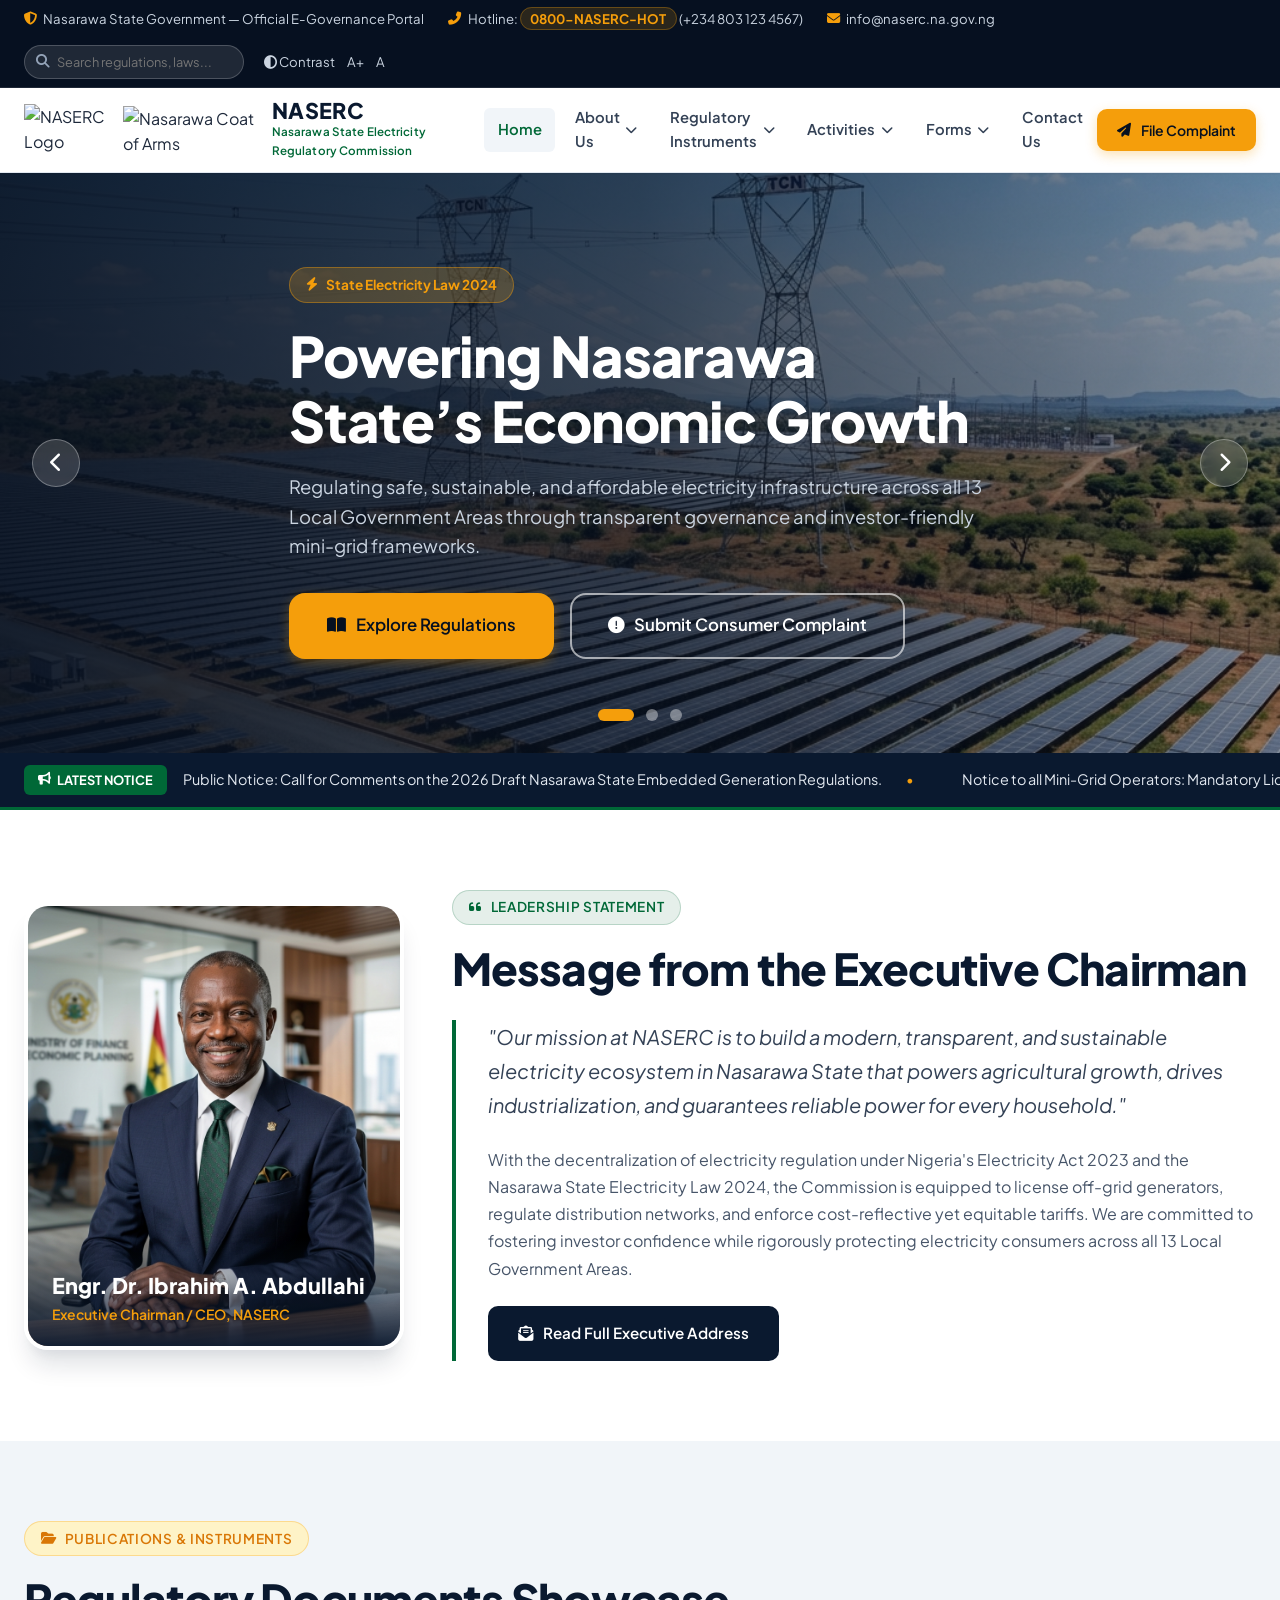
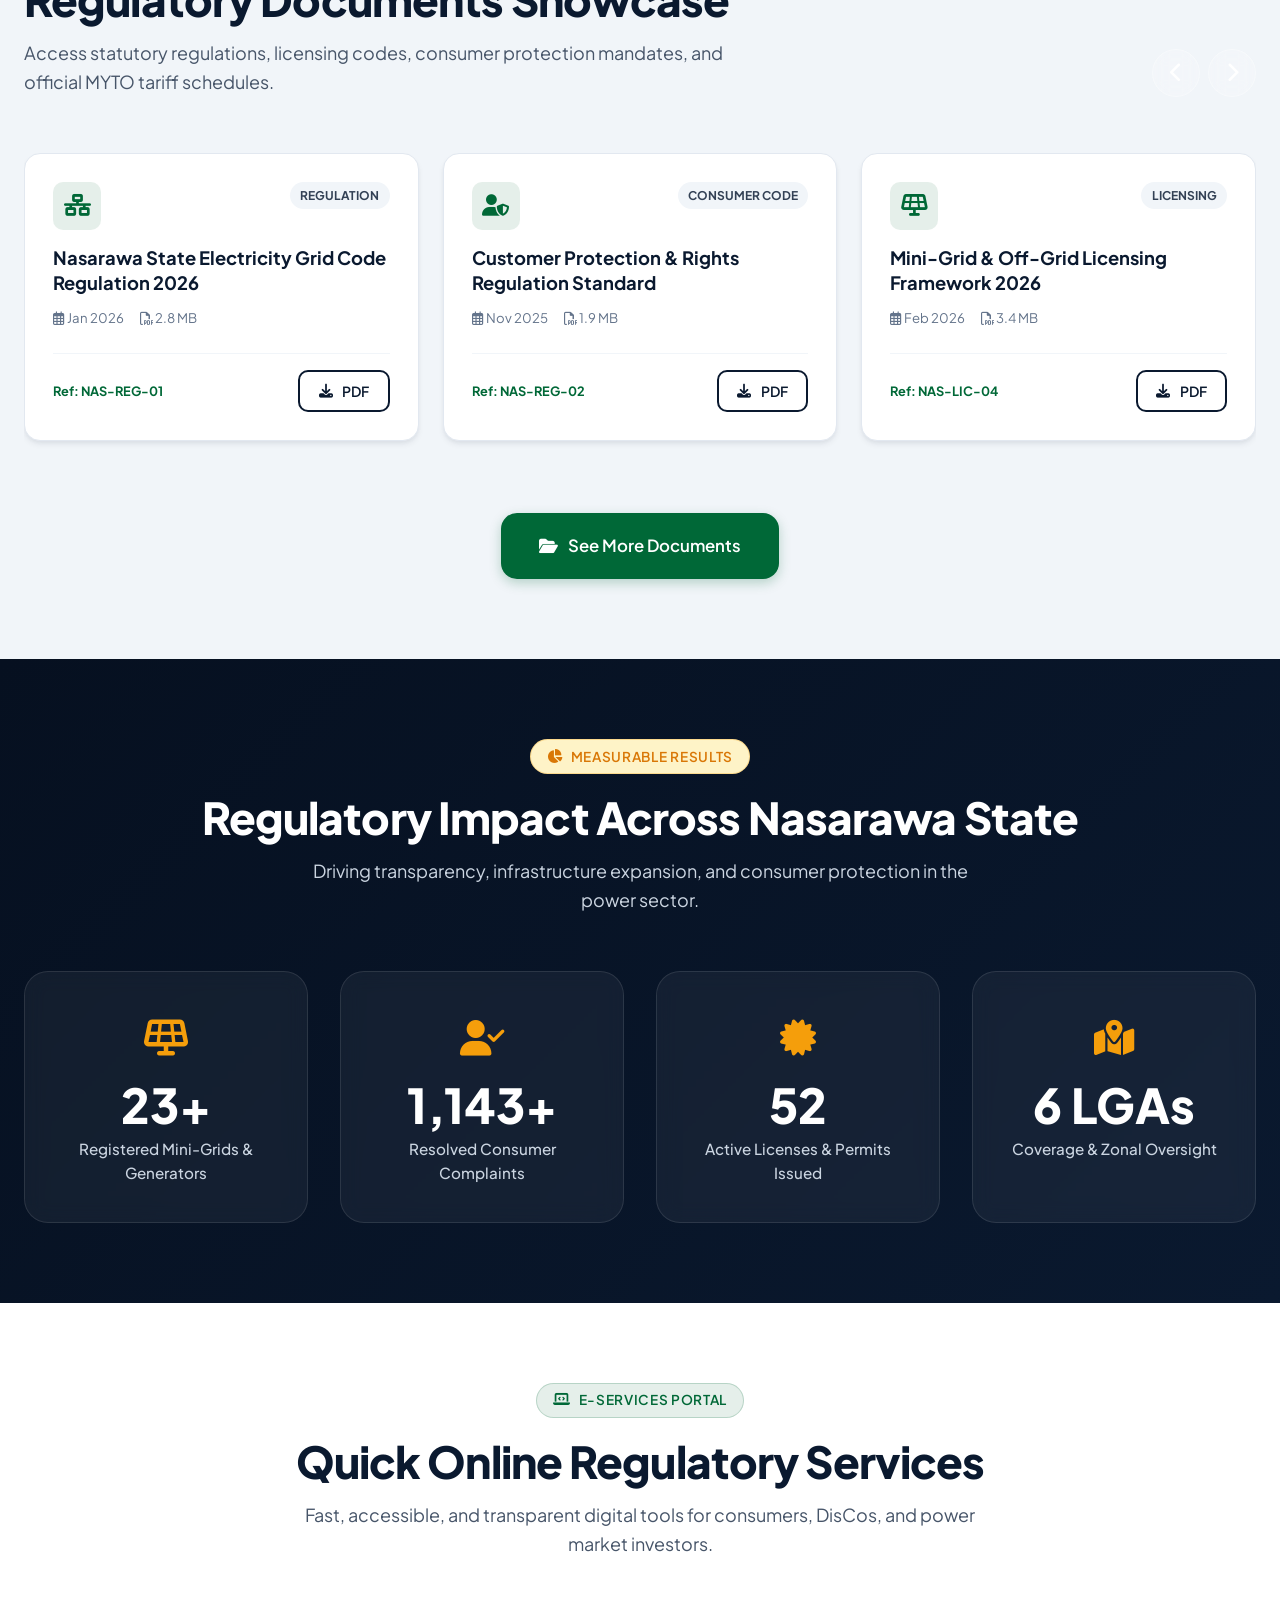
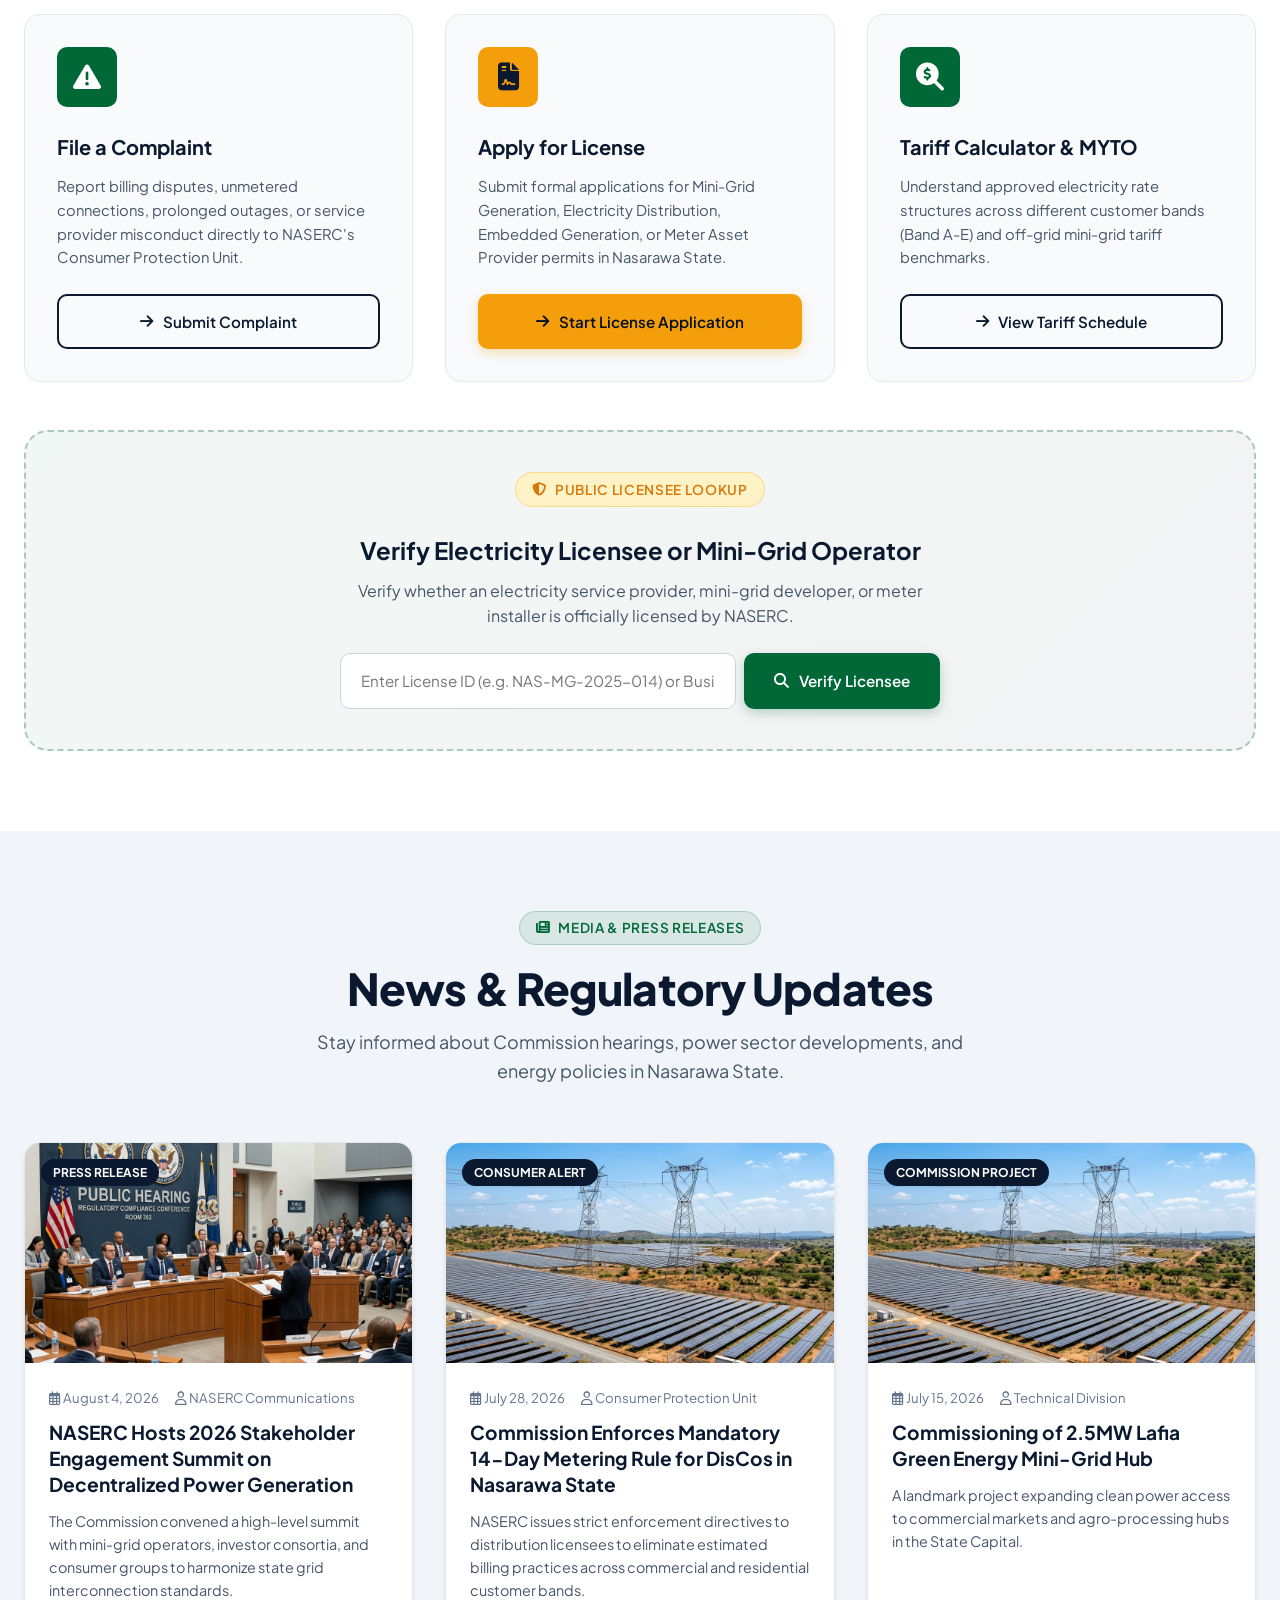
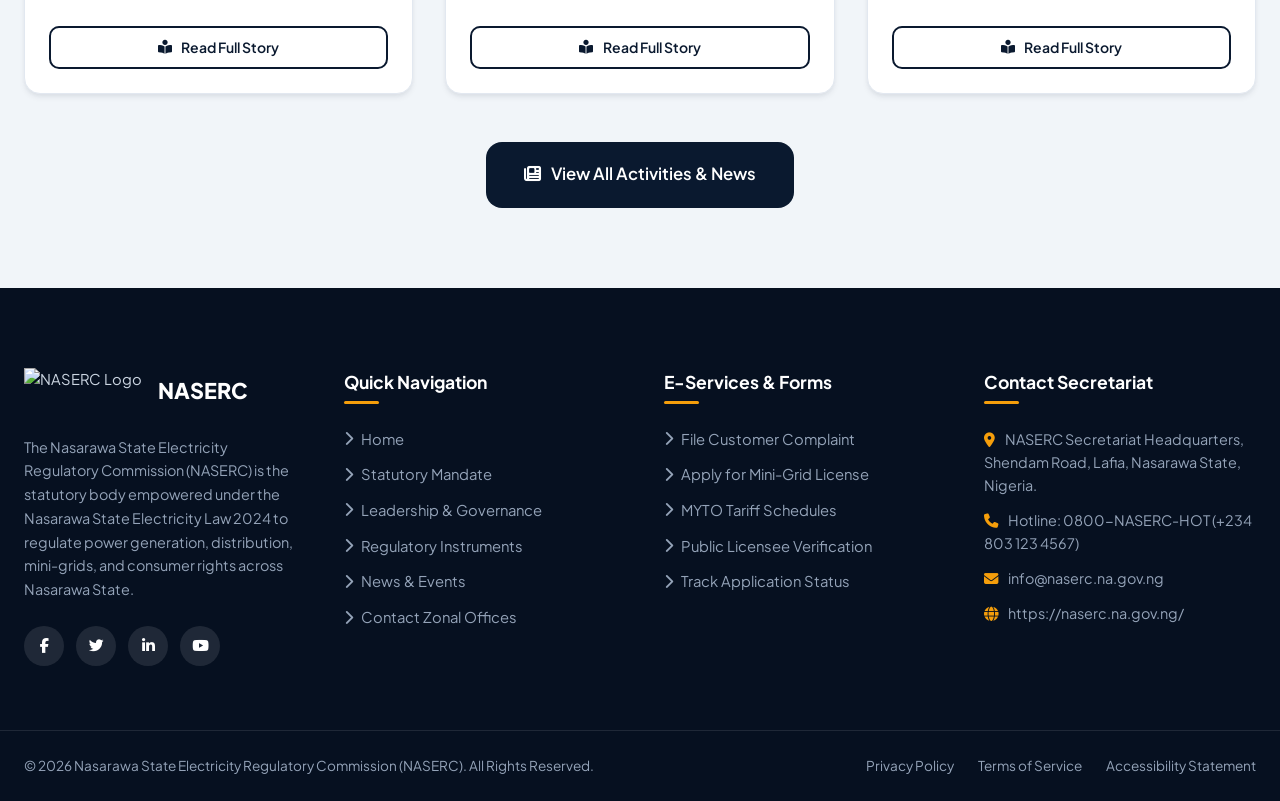
==== index.html @ a4e1a07e "first working" ====
<!DOCTYPE html>
<html lang="en">
<head>
  <meta charset="UTF-8">
  <meta name="viewport" content="width=device-width, initial-scale=1.0">
  <title>Nasarawa State Electricity Regulatory Commission (NASERC) | Official Web Portal</title>
  <meta name="description" content="Official Portal of the Nasarawa State Electricity Regulatory Commission (NASERC). Regulating safe, reliable, and sustainable electricity across Nasarawa State.">
  <meta name="keywords" content="NASERC, Nasarawa Electricity, Electricity Regulation, Mini-Grid Licenses, Tariffs, Consumer Protection, Lafia Energy">

  <!-- Favicon -->
  <link rel="icon" href="https://naserc.na.gov.ng/logo.png" type="image/png">

  <!-- Google Fonts -->
  <link rel="preconnect" href="https://fonts.googleapis.com">
  <link rel="preconnect" href="https://fonts.gstatic.com" crossorigin>
  <link href="https://fonts.googleapis.com/css2?family=Inter:wght@400;500;600;700&family=Plus+Jakarta+Sans:wght@400;500;600;700;800&display=swap" rel="stylesheet">

  <!-- Font Awesome Icons -->
  <link rel="stylesheet" href="https://cdnjs.cloudflare.com/ajax/libs/font-awesome/6.5.1/css/all.min.css">

  <!-- Core Stylesheet -->
  <link rel="stylesheet" href="css/styles.css">
</head>
<body>

  <!-- ==========================================================================
       Global Top Bar
       ========================================================================== -->
  <div class="top-bar">
    <div class="container top-bar-content">
      <div class="top-bar-info">
        <div class="top-bar-item">
          <i class="fas fa-shield-alt"></i>
          <span>Nasarawa State Government — Official E-Governance Portal</span>
        </div>
        <div class="top-bar-item">
          <i class="fas fa-phone-alt"></i>
          <span>Hotline: <strong class="hotline-badge">0800-NASERC-HOT</strong> (+234 803 123 4567)</span>
        </div>
        <div class="top-bar-item">
          <i class="fas fa-envelope"></i>
          <span>info@naserc.na.gov.ng</span>
        </div>
      </div>
      <div class="top-bar-tools">
        <div class="quick-search-form">
          <i class="fas fa-search quick-search-icon"></i>
          <input type="text" class="quick-search-input" placeholder="Search regulations, laws..." aria-label="Search">
        </div>
        <div class="top-bar-links">
          <a href="#" id="toggleContrastBtn" class="top-bar-link" title="High Contrast Mode"><i class="fas fa-adjust"></i> Contrast</a>
          <a href="#" id="fontIncreaseBtn" class="top-bar-link" title="Increase Text Size">A+</a>
          <a href="#" id="fontResetBtn" class="top-bar-link" title="Reset Text Size">A</a>
        </div>
      </div>
    </div>
  </div>

  <!-- ==========================================================================
       Main Header Navigation
       ========================================================================== -->
  <header class="main-header">
    <div class="container header-inner">
      <div class="brand-wrapper">
        <a href="index.html" class="brand-logo-link">
          <div class="logo-badge-container">
            <img src="https://naserc.na.gov.ng/logo.png" alt="NASERC Logo" class="logo-img" onerror="this.src='https://naserc.na.gov.ng/nasarawa.jpg'; this.onerror=null;">
            <img src="https://naserc.na.gov.ng/nasarawa.jpg" alt="Nasarawa Coat of Arms" class="state-coat-img">
          </div>
          <div class="brand-text">
            <span class="brand-acronym">NASERC</span>
            <span class="brand-tagline">Nasarawa State Electricity Regulatory Commission</span>
          </div>
        </a>
      </div>

      <!-- Desktop Navigation -->
      <nav class="main-nav" aria-label="Main Navigation">
        <ul class="nav-list">
          <li class="nav-item active">
            <a href="index.html" class="nav-link">Home</a>
          </li>

          <li class="nav-item">
            <a href="about.html" class="nav-link">About Us <i class="fas fa-chevron-down arrow"></i></a>
            <ul class="dropdown-menu">
              <li><a href="about.html#mandate" class="dropdown-item"><i class="fas fa-balance-scale"></i> Statutory Mandate</a></li>
              <li><a href="about.html#vision" class="dropdown-item"><i class="fas fa-eye"></i> Vision & Mission</a></li>
              <li><a href="about.html#governance" class="dropdown-item"><i class="fas fa-sitemap"></i> Governance & Leadership</a></li>
            </ul>
          </li>

          <li class="nav-item">
            <a href="regulations.html" class="nav-link">Regulatory Instruments <i class="fas fa-chevron-down arrow"></i></a>
            <ul class="dropdown-menu">
              <li><a href="regulations.html?category=regulations" class="dropdown-item"><i class="fas fa-gavel"></i> Electricity Regulations</a></li>
              <li><a href="regulations.html?category=licenses" class="dropdown-item"><i class="fas fa-certificate"></i> Licenses & Permits</a></li>
              <li><a href="regulations.html?category=tariff" class="dropdown-item"><i class="fas fa-chart-line"></i> Tariff Orders (MYTO)</a></li>
              <li><a href="regulations.html?category=guidelines" class="dropdown-item"><i class="fas fa-book"></i> Codes & Frameworks</a></li>
            </ul>
          </li>

          <li class="nav-item">
            <a href="activities.html" class="nav-link">Activities <i class="fas fa-chevron-down arrow"></i></a>
            <ul class="dropdown-menu">
              <li><a href="activities.html#news" class="dropdown-item"><i class="fas fa-newspaper"></i> News & Updates</a></li>
              <li><a href="activities.html#projects" class="dropdown-item"><i class="fas fa-bolt"></i> Commission Projects</a></li>
              <li><a href="activities.html#events" class="dropdown-item"><i class="fas fa-calendar-alt"></i> Events & Hearings</a></li>
            </ul>
          </li>

          <li class="nav-item">
            <a href="forms.html" class="nav-link">Forms <i class="fas fa-chevron-down arrow"></i></a>
            <ul class="dropdown-menu">
              <li><a href="forms.html?tab=complaint" class="dropdown-item"><i class="fas fa-exclamation-circle"></i> Customer Complaint Form</a></li>
              <li><a href="forms.html?tab=license" class="dropdown-item"><i class="fas fa-file-contract"></i> License Application Form</a></li>
            </ul>
          </li>

          <li class="nav-item">
            <a href="contact.html" class="nav-link">Contact Us</a>
          </li>
        </ul>
      </nav>

      <!-- Action Button & Mobile Toggle -->
      <div class="header-actions">
        <a href="forms.html?tab=complaint" class="btn btn-accent btn-sm"><i class="fas fa-paper-plane"></i> File Complaint</a>
        <button class="mobile-nav-toggle" id="mobileNavToggle" aria-label="Toggle Menu">
          <i class="fas fa-bars"></i>
        </button>
      </div>
    </div>
  </header>

  <!-- Mobile Navigation Drawer -->
  <div class="drawer-backdrop" id="drawerBackdrop"></div>
  <aside class="mobile-drawer" id="mobileDrawer">
    <div class="drawer-header">
      <span style="font-weight: 800; font-family: var(--font-heading);">NASERC PORTAL</span>
      <button class="drawer-close" id="mobileDrawerClose">&times;</button>
    </div>
    <div class="drawer-body">
      <ul class="mobile-nav-list">
        <li class="mobile-nav-item"><a href="index.html" class="mobile-nav-link">Home</a></li>
        <li class="mobile-nav-item">
          <a href="#" class="mobile-nav-link mobile-submenu-toggle">About Us <i class="fas fa-chevron-down"></i></a>
          <ul class="mobile-submenu">
            <li class="mobile-submenu-item"><a href="about.html#mandate">Statutory Mandate</a></li>
            <li class="mobile-submenu-item"><a href="about.html#vision">Vision & Mission</a></li>
            <li class="mobile-submenu-item"><a href="about.html#governance">Governance & Leadership</a></li>
          </ul>
        </li>
        <li class="mobile-nav-item">
          <a href="#" class="mobile-nav-link mobile-submenu-toggle">Regulatory Instruments <i class="fas fa-chevron-down"></i></a>
          <ul class="mobile-submenu">
            <li class="mobile-submenu-item"><a href="regulations.html?category=regulations">Electricity Regulations</a></li>
            <li class="mobile-submenu-item"><a href="regulations.html?category=licenses">Licenses & Permits</a></li>
            <li class="mobile-submenu-item"><a href="regulations.html?category=tariff">Tariff Orders</a></li>
          </ul>
        </li>
        <li class="mobile-nav-item">
          <a href="#" class="mobile-nav-link mobile-submenu-toggle">Activities <i class="fas fa-chevron-down"></i></a>
          <ul class="mobile-submenu">
            <li class="mobile-submenu-item"><a href="activities.html#news">News & Press Releases</a></li>
            <li class="mobile-submenu-item"><a href="activities.html#projects">Commission Projects</a></li>
          </ul>
        </li>
        <li class="mobile-nav-item">
          <a href="#" class="mobile-nav-link mobile-submenu-toggle">Forms <i class="fas fa-chevron-down"></i></a>
          <ul class="mobile-submenu">
            <li class="mobile-submenu-item"><a href="forms.html?tab=complaint">Customer Complaint Form</a></li>
            <li class="mobile-submenu-item"><a href="forms.html?tab=license">License Application Form</a></li>
          </ul>
        </li>
        <li class="mobile-nav-item"><a href="contact.html" class="mobile-nav-link">Contact Us</a></li>
      </ul>
      <div style="margin-top: 2rem;">
        <a href="forms.html?tab=complaint" class="btn btn-accent" style="width: 100%;"><i class="fas fa-paper-plane"></i> Submit Complaint</a>
      </div>
    </div>
  </aside>

  <!-- ==========================================================================
       Homepage Hero Slider Section
       ========================================================================== -->
  <section class="hero-slider-section" aria-label="Hero Slider">
    <div class="hero-slider-container">
      <!-- Slide 1 -->
      <div class="hero-slide active">
        <img src="assets/images/hero_solar.png" alt="Nasarawa Solar Clean Energy" class="hero-slide-bg">
        <div class="hero-slide-overlay"></div>
        <div class="container hero-slide-content">
          <span class="hero-tag"><i class="fas fa-bolt"></i> State Electricity Law 2024</span>
          <h1 class="hero-title">Powering Nasarawa State’s Economic Growth</h1>
          <p class="hero-description">Regulating safe, sustainable, and affordable electricity infrastructure across all 13 Local Government Areas through transparent governance and investor-friendly mini-grid frameworks.</p>
          <div class="hero-actions">
            <a href="regulations.html" class="btn btn-accent btn-lg"><i class="fas fa-book-open"></i> Explore Regulations</a>
            <a href="forms.html?tab=complaint" class="btn btn-outline-white btn-lg"><i class="fas fa-exclamation-circle"></i> Submit Consumer Complaint</a>
          </div>
        </div>
      </div>

      <!-- Slide 2 -->
      <div class="hero-slide">
        <img src="assets/images/stakeholder_hearing.png" alt="NASERC Stakeholder Consultation" class="hero-slide-bg">
        <div class="hero-slide-overlay"></div>
        <div class="container hero-slide-content">
          <span class="hero-tag"><i class="fas fa-gavel"></i> Regulatory Excellence</span>
          <h2 class="hero-title">2026 Embedded Generation & Mini-Grid Framework</h2>
          <p class="hero-description">Establishing a competitive sub-national electricity market that accelerates industrial cluster electrification and decentralization in Lafia, Karu, Keffi, and rural communities.</p>
          <div class="hero-actions">
            <a href="forms.html?tab=license" class="btn btn-accent btn-lg"><i class="fas fa-file-contract"></i> Apply for Mini-Grid License</a>
            <a href="activities.html" class="btn btn-outline-white btn-lg"><i class="fas fa-users"></i> View Public Consultations</a>
          </div>
        </div>
      </div>

      <!-- Slide 3 -->
      <div class="hero-slide">
        <img src="assets/images/hero_solar.png" alt="Consumer Protection & Quality Service" class="hero-slide-bg">
        <div class="hero-slide-overlay"></div>
        <div class="container hero-slide-content">
          <span class="hero-tag"><i class="fas fa-user-shield"></i> Consumer Protection Mandate</span>
          <h2 class="hero-title">Safeguarding Consumer Rights & Fair Tariffs</h2>
          <p class="hero-description">Ensuring transparent billing, compulsory smart metering, fast dispute resolution, and quality of service standards for electricity customers state-wide.</p>
          <div class="hero-actions">
            <a href="forms.html?tab=complaint" class="btn btn-primary btn-lg"><i class="fas fa-headset"></i> File Service Dispute</a>
            <a href="regulations.html?category=tariff" class="btn btn-outline-white btn-lg"><i class="fas fa-calculator"></i> Check MYTO Tariffs</a>
          </div>
        </div>
      </div>

      <!-- Controls -->
      <button class="slider-arrow prev" id="heroPrevBtn" aria-label="Previous Slide"><i class="fas fa-chevron-left"></i></button>
      <button class="slider-arrow next" id="heroNextBtn" aria-label="Next Slide"><i class="fas fa-chevron-right"></i></button>

      <!-- Indicators -->
      <div class="slider-indicators">
        <button class="indicator-dot active" aria-label="Slide 1"></button>
        <button class="indicator-dot" aria-label="Slide 2"></button>
        <button class="indicator-dot" aria-label="Slide 3"></button>
      </div>
    </div>

    <!-- Ticker Bar -->
    <div class="ticker-bar">
      <div class="container ticker-wrapper">
        <div class="ticker-label"><i class="fas fa-bullhorn"></i> Latest Notice</div>
        <div class="ticker-content">
          <div class="ticker-item">Public Notice: Call for Comments on the 2026 Draft Nasarawa State Embedded Generation Regulations.</div>
          <div class="ticker-item">Notice to all Mini-Grid Operators: Mandatory License Compliance Audit commences September 2026.</div>
          <div class="ticker-item">Consumer Alert: Beware of unauthorized meter installation fees in Karu and Lafia Zonal Operations.</div>
        </div>
      </div>
    </div>
  </section>

  <!-- ==========================================================================
       Executive Chairman Message Section
       ========================================================================== -->
  <section class="section-padding executive-section">
    <div class="container">
      <div class="executive-grid">
        <div class="executive-card">
          <img src="assets/images/chairman.png" alt="Engr. Dr. Ibrahim A. Abdullahi - Executive Chairman NASERC" class="executive-img">
          <div class="executive-badge-overlay">
            <h3 class="executive-name">Engr. Dr. Ibrahim A. Abdullahi</h3>
            <p class="executive-role">Executive Chairman / CEO, NASERC</p>
          </div>
        </div>
        <div>
          <span class="section-badge"><i class="fas fa-quote-left"></i> Leadership Statement</span>
          <h2 class="section-title" style="margin-bottom: 1.5rem;">Message from the Executive Chairman</h2>
          <div class="quote-box">
            <p class="executive-quote">
              "Our mission at NASERC is to build a modern, transparent, and sustainable electricity ecosystem in Nasarawa State that powers agricultural growth, drives industrialization, and guarantees reliable power for every household."
            </p>
            <p style="color: var(--slate-600); margin-bottom: 1.5rem; font-size: 1rem; line-height: 1.7;">
              With the decentralization of electricity regulation under Nigeria's Electricity Act 2023 and the Nasarawa State Electricity Law 2024, the Commission is equipped to license off-grid generators, regulate distribution networks, and enforce cost-reflective yet equitable tariffs. We are committed to fostering investor confidence while rigorously protecting electricity consumers across all 13 Local Government Areas.
            </p>
            <button class="btn btn-navy" id="readChairmanSpeechBtn"><i class="fas fa-envelope-open-text"></i> Read Full Executive Address</button>
          </div>
        </div>
      </div>
    </div>
  </section>

  <!-- ==========================================================================
       Regulatory Documents Showcase (3-second auto-delay carousel)
       ========================================================================== -->
  <section class="section-padding docs-slider-section">
    <div class="container">
      <div style="display: flex; justify-content: space-between; align-items: flex-end; margin-bottom: 2.5rem; flex-wrap: wrap; gap: 1rem;">
        <div>
          <span class="section-badge gold"><i class="fas fa-folder-open"></i> Publications & Instruments</span>
          <h2 class="section-title">Regulatory Documents Showcase</h2>
          <p class="section-subtitle" style="margin-left: 0;">Access statutory regulations, licensing codes, consumer protection mandates, and official MYTO tariff schedules.</p>
        </div>
        <div style="display: flex; gap: 0.5rem;">
          <button class="slider-arrow" id="docsPrevBtn" style="position: static; transform: none;" aria-label="Previous Document"><i class="fas fa-chevron-left"></i></button>
          <button class="slider-arrow" id="docsNextBtn" style="position: static; transform: none;" aria-label="Next Document"><i class="fas fa-chevron-right"></i></button>
        </div>
      </div>

      <div class="docs-slider-wrapper">
        <div class="docs-track" id="docsTrack">
          <!-- Card 1 -->
          <div class="doc-card">
            <div>
              <div class="doc-header">
                <div class="doc-icon"><i class="fas fa-network-wired"></i></div>
                <span class="doc-category-badge">Regulation</span>
              </div>
              <h3 class="doc-title">Nasarawa State Electricity Grid Code Regulation 2026</h3>
              <div class="doc-meta">
                <span><i class="far fa-calendar-alt"></i> Jan 2026</span>
                <span><i class="far fa-file-pdf"></i> 2.8 MB</span>
              </div>
            </div>
            <div class="doc-footer">
              <span style="font-size: 0.8rem; font-weight: 700; color: var(--primary-green);">Ref: NAS-REG-01</span>
              <button class="btn btn-sm btn-outline download-doc-btn" data-doc-title="Nasarawa State Grid Code Regulation 2026"><i class="fas fa-download"></i> PDF</button>
            </div>
          </div>

          <!-- Card 2 -->
          <div class="doc-card">
            <div>
              <div class="doc-header">
                <div class="doc-icon"><i class="fas fa-user-shield"></i></div>
                <span class="doc-category-badge">Consumer Code</span>
              </div>
              <h3 class="doc-title">Customer Protection & Rights Regulation Standard</h3>
              <div class="doc-meta">
                <span><i class="far fa-calendar-alt"></i> Nov 2025</span>
                <span><i class="far fa-file-pdf"></i> 1.9 MB</span>
              </div>
            </div>
            <div class="doc-footer">
              <span style="font-size: 0.8rem; font-weight: 700; color: var(--primary-green);">Ref: NAS-REG-02</span>
              <button class="btn btn-sm btn-outline download-doc-btn" data-doc-title="Customer Protection & Rights Regulation Standard"><i class="fas fa-download"></i> PDF</button>
            </div>
          </div>

          <!-- Card 3 -->
          <div class="doc-card">
            <div>
              <div class="doc-header">
                <div class="doc-icon"><i class="fas fa-solar-panel"></i></div>
                <span class="doc-category-badge">Licensing</span>
              </div>
              <h3 class="doc-title">Mini-Grid & Off-Grid Licensing Framework 2026</h3>
              <div class="doc-meta">
                <span><i class="far fa-calendar-alt"></i> Feb 2026</span>
                <span><i class="far fa-file-pdf"></i> 3.4 MB</span>
              </div>
            </div>
            <div class="doc-footer">
              <span style="font-size: 0.8rem; font-weight: 700; color: var(--primary-green);">Ref: NAS-LIC-04</span>
              <button class="btn btn-sm btn-outline download-doc-btn" data-doc-title="Mini-Grid & Off-Grid Licensing Framework 2026"><i class="fas fa-download"></i> PDF</button>
            </div>
          </div>

          <!-- Card 4 -->
          <div class="doc-card">
            <div>
              <div class="doc-header">
                <div class="doc-icon"><i class="fas fa-chart-line"></i></div>
                <span class="doc-category-badge">Tariff Order</span>
              </div>
              <h3 class="doc-title">Multi-Year Tariff Order (MYTO 2026-2029)</h3>
              <div class="doc-meta">
                <span><i class="far fa-calendar-alt"></i> Jan 2026</span>
                <span><i class="far fa-file-pdf"></i> 4.1 MB</span>
              </div>
            </div>
            <div class="doc-footer">
              <span style="font-size: 0.8rem; font-weight: 700; color: var(--primary-green);">Ref: NAS-MYTO-01</span>
              <button class="btn btn-sm btn-outline download-doc-btn" data-doc-title="Multi-Year Tariff Order (MYTO 2026-2029)"><i class="fas fa-download"></i> PDF</button>
            </div>
          </div>

          <!-- Card 5 -->
          <div class="doc-card">
            <div>
              <div class="doc-header">
                <div class="doc-icon"><i class="fas fa-microchip"></i></div>
                <span class="doc-category-badge">Metering</span>
              </div>
              <h3 class="doc-title">Smart Meter Asset Provider (MAP) Operating Guidelines</h3>
              <div class="doc-meta">
                <span><i class="far fa-calendar-alt"></i> Dec 2025</span>
                <span><i class="far fa-file-pdf"></i> 2.1 MB</span>
              </div>
            </div>
            <div class="doc-footer">
              <span style="font-size: 0.8rem; font-weight: 700; color: var(--primary-green);">Ref: NAS-MAP-03</span>
              <button class="btn btn-sm btn-outline download-doc-btn" data-doc-title="Smart Meter Asset Provider Guidelines"><i class="fas fa-download"></i> PDF</button>
            </div>
          </div>
        </div>
      </div>

      <div class="text-center" style="margin-top: 2rem;">
        <a href="regulations.html" class="btn btn-primary btn-lg"><i class="fas fa-folder-open"></i> See More Documents</a>
      </div>
    </div>
  </section>

  <!-- ==========================================================================
       Key Statistics / Impact Section
       ========================================================================== -->
  <section class="section-padding stats-section">
    <div class="container">
      <div class="section-header text-center">
        <span class="section-badge gold"><i class="fas fa-chart-pie"></i> Measurable Results</span>
        <h2 class="section-title" style="color: var(--white);">Regulatory Impact Across Nasarawa State</h2>
        <p class="section-subtitle" style="color: var(--slate-300);">Driving transparency, infrastructure expansion, and consumer protection in the power sector.</p>
      </div>

      <div class="stats-grid">
        <div class="stat-card">
          <div class="stat-icon"><i class="fas fa-solar-panel"></i></div>
          <div class="stat-number" data-target="48" data-suffix="+">0</div>
          <div class="stat-label">Registered Mini-Grids & Generators</div>
        </div>

        <div class="stat-card">
          <div class="stat-icon"><i class="fas fa-user-check"></i></div>
          <div class="stat-number" data-target="2450" data-suffix="+">0</div>
          <div class="stat-label">Resolved Consumer Complaints</div>
        </div>

        <div class="stat-card">
          <div class="stat-icon"><i class="fas fa-certificate"></i></div>
          <div class="stat-number" data-target="112">0</div>
          <div class="stat-label">Active Licenses & Permits Issued</div>
        </div>

        <div class="stat-card">
          <div class="stat-icon"><i class="fas fa-map-marked-alt"></i></div>
          <div class="stat-number" data-target="13" data-suffix=" LGAs">0</div>
          <div class="stat-label">Coverage & Zonal Oversight</div>
        </div>
      </div>
    </div>
  </section>

  <!-- ==========================================================================
       Quick Links / Online E-Services Section
       ========================================================================== -->
  <section class="section-padding quick-services-section">
    <div class="container">
      <div class="section-header text-center">
        <span class="section-badge"><i class="fas fa-laptop-code"></i> E-Services Portal</span>
        <h2 class="section-title">Quick Online Regulatory Services</h2>
        <p class="section-subtitle">Fast, accessible, and transparent digital tools for consumers, DisCos, and power market investors.</p>
      </div>

      <div class="services-grid">
        <div class="service-card">
          <div class="service-icon-box"><i class="fas fa-exclamation-triangle"></i></div>
          <h3 class="service-title">File a Complaint</h3>
          <p class="service-desc">Report billing disputes, unmetered connections, prolonged outages, or service provider misconduct directly to NASERC's Consumer Protection Unit.</p>
          <a href="forms.html?tab=complaint" class="btn btn-outline" style="width: 100%;"><i class="fas fa-arrow-right"></i> Submit Complaint</a>
        </div>

        <div class="service-card gold">
          <div class="service-icon-box"><i class="fas fa-file-contract"></i></div>
          <h3 class="service-title">Apply for License</h3>
          <p class="service-desc">Submit formal applications for Mini-Grid Generation, Electricity Distribution, Embedded Generation, or Meter Asset Provider permits in Nasarawa State.</p>
          <a href="forms.html?tab=license" class="btn btn-accent" style="width: 100%;"><i class="fas fa-arrow-right"></i> Start License Application</a>
        </div>

        <div class="service-card">
          <div class="service-icon-box"><i class="fas fa-search-dollar"></i></div>
          <h3 class="service-title">Tariff Calculator & MYTO</h3>
          <p class="service-desc">Understand approved electricity rate structures across different customer bands (Band A-E) and off-grid mini-grid tariff benchmarks.</p>
          <a href="regulations.html?category=tariff" class="btn btn-outline" style="width: 100%;"><i class="fas fa-arrow-right"></i> View Tariff Schedule</a>
        </div>
      </div>

      <!-- Licensee Verification Widget Box -->
      <div class="verifier-box">
        <span class="section-badge gold"><i class="fas fa-shield-alt"></i> Public Licensee Lookup</span>
        <h3 style="font-family: var(--font-heading); font-size: 1.5rem; color: var(--primary-navy); margin-top: 0.5rem;">Verify Electricity Licensee or Mini-Grid Operator</h3>
        <p style="color: var(--slate-600); max-width: 600px; margin: 0.5rem auto;">Verify whether an electricity service provider, mini-grid developer, or meter installer is officially licensed by NASERC.</p>
        
        <form class="verifier-form" id="licenseeVerifierForm">
          <input type="text" class="verifier-input" placeholder="Enter License ID (e.g. NAS-MG-2025-014) or Business Name" required>
          <button type="submit" class="btn btn-primary"><i class="fas fa-search"></i> Verify Licensee</button>
        </form>
      </div>
    </div>
  </section>

  <!-- ==========================================================================
       Latest News Grid
       ========================================================================== -->
  <section class="section-padding" style="background: var(--slate-100);">
    <div class="container">
      <div class="section-header text-center">
        <span class="section-badge"><i class="fas fa-newspaper"></i> Media & Press Releases</span>
        <h2 class="section-title">News & Regulatory Updates</h2>
        <p class="section-subtitle">Stay informed about Commission hearings, power sector developments, and energy policies in Nasarawa State.</p>
      </div>

      <div class="news-grid">
        <article class="news-card" data-full-content="Executive Chairman Engr. Dr. Ibrahim A. Abdullahi today hosted representatives from 14 accredited mini-grid developers in Lafia to review operational performance and discuss phase 2 expansion into Karu and Akwanga Zonal hubs.">
          <div class="news-img-wrapper">
            <img src="assets/images/stakeholder_hearing.png" alt="NASERC Stakeholder Summit" class="news-img">
            <span class="news-category-tag">Press Release</span>
          </div>
          <div class="news-body">
            <div class="news-meta">
              <span><i class="far fa-calendar-alt"></i> August 4, 2026</span>
              <span><i class="far fa-user"></i> NASERC Communications</span>
            </div>
            <h3 class="news-title">NASERC Hosts 2026 Stakeholder Engagement Summit on Decentralized Power Generation</h3>
            <p class="news-excerpt">The Commission convened a high-level summit with mini-grid operators, investor consortia, and consumer groups to harmonize state grid interconnection standards.</p>
            <a href="#" class="btn btn-sm btn-outline read-news-btn" style="margin-top: auto;"><i class="fas fa-book-reader"></i> Read Full Story</a>
          </div>
        </article>

        <article class="news-card" data-full-content="In a move to protect electricity consumers against extortion and sub-standard hardware, NASERC has released the 2026 Smart Meter Asset Provider guidelines mandating a 14-day installation timeline upon payment.">
          <div class="news-img-wrapper">
            <img src="assets/images/hero_solar.png" alt="Smart Metering Rollout" class="news-img">
            <span class="news-category-tag">Consumer Alert</span>
          </div>
          <div class="news-body">
            <div class="news-meta">
              <span><i class="far fa-calendar-alt"></i> July 28, 2026</span>
              <span><i class="far fa-user"></i> Consumer Protection Unit</span>
            </div>
            <h3 class="news-title">Commission Enforces Mandatory 14-Day Metering Rule for DisCos in Nasarawa State</h3>
            <p class="news-excerpt">NASERC issues strict enforcement directives to distribution licensees to eliminate estimated billing practices across commercial and residential customer bands.</p>
            <a href="#" class="btn btn-sm btn-outline read-news-btn" style="margin-top: auto;"><i class="fas fa-book-reader"></i> Read Full Story</a>
          </div>
        </article>

        <article class="news-card" data-full-content="Governor Abdullahi Sule and the Board of NASERC officially commissioned the 2.5MW Lafia Solar Mini-Grid Facility, providing 24/7 continuous green electricity to over 4,200 shops, health centers, and households.">
          <div class="news-img-wrapper">
            <img src="assets/images/hero_solar.png" alt="Lafia Solar Mini-Grid Facility" class="news-img">
            <span class="news-category-tag">Commission Project</span>
          </div>
          <div class="news-body">
            <div class="news-meta">
              <span><i class="far fa-calendar-alt"></i> July 15, 2026</span>
              <span><i class="far fa-user"></i> Technical Division</span>
            </div>
            <h3 class="news-title">Commissioning of 2.5MW Lafia Green Energy Mini-Grid Hub</h3>
            <p class="news-excerpt">A landmark project expanding clean power access to commercial markets and agro-processing hubs in the State Capital.</p>
            <a href="#" class="btn btn-sm btn-outline read-news-btn" style="margin-top: auto;"><i class="fas fa-book-reader"></i> Read Full Story</a>
          </div>
        </article>
      </div>

      <div class="text-center" style="margin-top: 3rem;">
        <a href="activities.html" class="btn btn-navy btn-lg"><i class="fas fa-newspaper"></i> View All Activities & News</a>
      </div>
    </div>
  </section>

  <!-- ==========================================================================
       Global Footer
       ========================================================================== -->
  <footer class="main-footer">
    <div class="footer-top">
      <div class="container">
        <div class="footer-grid">
          <!-- Col 1 -->
          <div class="footer-brand-col">
            <div class="footer-logo-row">
              <img src="https://naserc.na.gov.ng/logo.png" alt="NASERC Logo" class="footer-logo" onerror="this.src='https://naserc.na.gov.ng/nasarawa.jpg'; this.onerror=null;">
              <span style="font-family: var(--font-heading); font-weight: 800; font-size: 1.35rem; color: var(--white);">NASERC</span>
            </div>
            <p class="footer-desc">
              The Nasarawa State Electricity Regulatory Commission (NASERC) is the statutory body empowered under the Nasarawa State Electricity Law 2024 to regulate power generation, distribution, mini-grids, and consumer rights across Nasarawa State.
            </p>
            <div class="social-links">
              <a href="#" class="social-btn" aria-label="Facebook"><i class="fab fa-facebook-f"></i></a>
              <a href="#" class="social-btn" aria-label="Twitter"><i class="fab fa-twitter"></i></a>
              <a href="#" class="social-btn" aria-label="LinkedIn"><i class="fab fa-linkedin-in"></i></a>
              <a href="#" class="social-btn" aria-label="YouTube"><i class="fab fa-youtube"></i></a>
            </div>
          </div>

          <!-- Col 2 -->
          <div>
            <h4 class="footer-heading">Quick Navigation</h4>
            <ul class="footer-links">
              <li><a href="index.html" class="footer-link"><i class="fas fa-chevron-right"></i> Home</a></li>
              <li><a href="about.html" class="footer-link"><i class="fas fa-chevron-right"></i> Statutory Mandate</a></li>
              <li><a href="about.html#governance" class="footer-link"><i class="fas fa-chevron-right"></i> Leadership & Governance</a></li>
              <li><a href="regulations.html" class="footer-link"><i class="fas fa-chevron-right"></i> Regulatory Instruments</a></li>
              <li><a href="activities.html" class="footer-link"><i class="fas fa-chevron-right"></i> News & Events</a></li>
              <li><a href="contact.html" class="footer-link"><i class="fas fa-chevron-right"></i> Contact Zonal Offices</a></li>
            </ul>
          </div>

          <!-- Col 3 -->
          <div>
            <h4 class="footer-heading">E-Services & Forms</h4>
            <ul class="footer-links">
              <li><a href="forms.html?tab=complaint" class="footer-link"><i class="fas fa-chevron-right"></i> File Customer Complaint</a></li>
              <li><a href="forms.html?tab=license" class="footer-link"><i class="fas fa-chevron-right"></i> Apply for Mini-Grid License</a></li>
              <li><a href="regulations.html?category=tariff" class="footer-link"><i class="fas fa-chevron-right"></i> MYTO Tariff Schedules</a></li>
              <li><a href="index.html#verifier" class="footer-link"><i class="fas fa-chevron-right"></i> Public Licensee Verification</a></li>
              <li><a href="forms.html" class="footer-link"><i class="fas fa-chevron-right"></i> Track Application Status</a></li>
            </ul>
          </div>

          <!-- Col 4 -->
          <div>
            <h4 class="footer-heading">Contact Secretariat</h4>
            <ul class="footer-links">
              <li style="color: var(--slate-400); font-size: 0.9rem;">
                <i class="fas fa-map-marker-alt" style="color: var(--accent-gold); margin-right: 0.5rem;"></i>
                NASERC Secretariat Headquarters, Shendam Road, Lafia, Nasarawa State, Nigeria.
              </li>
              <li style="color: var(--slate-400); font-size: 0.9rem;">
                <i class="fas fa-phone" style="color: var(--accent-gold); margin-right: 0.5rem;"></i>
                Hotline: 0800-NASERC-HOT (+234 803 123 4567)
              </li>
              <li style="color: var(--slate-400); font-size: 0.9rem;">
                <i class="fas fa-envelope" style="color: var(--accent-gold); margin-right: 0.5rem;"></i>
                info@naserc.na.gov.ng
              </li>
              <li style="color: var(--slate-400); font-size: 0.9rem;">
                <i class="fas fa-globe" style="color: var(--accent-gold); margin-right: 0.5rem;"></i>
                https://naserc.na.gov.ng/
              </li>
            </ul>
          </div>
        </div>
      </div>
    </div>

    <div class="footer-bottom">
      <div class="container footer-bottom-content">
        <div>
          &copy; 2026 Nasarawa State Electricity Regulatory Commission (NASERC). All Rights Reserved.
        </div>
        <div style="display: flex; gap: 1.5rem;">
          <a href="#" class="footer-link" style="font-size: 0.85rem;">Privacy Policy</a>
          <a href="#" class="footer-link" style="font-size: 0.85rem;">Terms of Service</a>
          <a href="#" class="footer-link" style="font-size: 0.85rem;">Accessibility Statement</a>
        </div>
      </div>
    </div>
  </footer>

  <!-- Scripts -->
  <script src="js/main.js"></script>
  <script src="js/slider.js"></script>
  <script src="js/counters.js"></script>
  <script src="js/modals.js"></script>
</body>
</html>
---- css/styles.css ----
/* ==========================================================================
   Nasarawa State Electricity Regulatory Commission (NASERC)
   Official Web Portal - Stylesheet & Design System
   ========================================================================== */

/* --------------------------------------------------------------------------
   1. Design System & CSS Variables
   -------------------------------------------------------------------------- */
:root {
  /* Brand Colors - Governmental & Civic Palette */
  --primary-navy: #0a192f;
  --primary-navy-dark: #061020;
  --primary-navy-light: #162e4a;
  --primary-green: #006837;
  --primary-green-light: #0d8a4d;
  --primary-green-dark: #004d28;
  --accent-gold: #f59e0b;
  --accent-gold-hover: #d97706;
  --accent-gold-light: #fef3c7;
  
  /* Neutral Colors */
  --slate-900: #0f172a;
  --slate-800: #1e293b;
  --slate-700: #334155;
  --slate-600: #475569;
  --slate-500: #64748b;
  --slate-400: #94a3b8;
  --slate-300: #cbd5e1;
  --slate-200: #e2e8f0;
  --slate-100: #f1f5f9;
  --slate-50: #f8fafc;
  --white: #ffffff;

  /* State & Alert Colors */
  --success: #10b981;
  --success-bg: #ecfdf5;
  --warning: #f59e0b;
  --warning-bg: #fffbeb;
  --danger: #ef4444;
  --danger-bg: #fef2f2;
  --info: #3b82f6;
  --info-bg: #eff6ff;

  /* Typography */
  --font-main: 'Plus Jakarta Sans', 'Inter', -apple-system, BlinkMacSystemFont, 'Segoe UI', Roboto, sans-serif;
  --font-heading: 'Plus Jakarta Sans', 'Inter', sans-serif;

  /* Shadows */
  --shadow-sm: 0 1px 2px 0 rgba(0, 0, 0, 0.05);
  --shadow-md: 0 4px 6px -1px rgba(10, 25, 47, 0.08), 0 2px 4px -1px rgba(10, 25, 47, 0.04);
  --shadow-lg: 0 10px 15px -3px rgba(10, 25, 47, 0.1), 0 4px 6px -2px rgba(10, 25, 47, 0.05);
  --shadow-xl: 0 20px 25px -5px rgba(10, 25, 47, 0.12), 0 10px 10px -5px rgba(10, 25, 47, 0.04);
  --shadow-glow: 0 0 25px rgba(0, 104, 55, 0.25);

  /* Borders & Radius */
  --radius-sm: 6px;
  --radius-md: 10px;
  --radius-lg: 16px;
  --radius-xl: 24px;
  --radius-full: 9999px;

  /* Transitions */
  --transition-fast: 0.15s ease;
  --transition-normal: 0.3s cubic-bezier(0.4, 0, 0.2, 1);
  --transition-slow: 0.5s cubic-bezier(0.4, 0, 0.2, 1);

  /* Layout */
  --max-width: 1280px;
  --header-height: 80px;
}

/* Dark Mode Variables Toggle */
[data-theme="dark"] {
  --slate-900: #f8fafc;
  --slate-800: #e2e8f0;
  --slate-700: #cbd5e1;
  --slate-100: #0f172a;
  --slate-50: #0b1120;
  --white: #121e30;
  --primary-navy: #0f2540;
  --shadow-md: 0 4px 6px -1px rgba(0, 0, 0, 0.3);
}

/* --------------------------------------------------------------------------
   2. Reset & Core Styling
   -------------------------------------------------------------------------- */
*, *::before, *::after {
  box-sizing: border-box;
  margin: 0;
  padding: 0;
}

html {
  font-size: 16px;
  scroll-behavior: smooth;
  height: 100%;
}

body {
  font-family: var(--font-main);
  background-color: var(--slate-50);
  color: var(--slate-800);
  line-height: 1.6;
  -webkit-font-smoothing: antialiased;
  -moz-osx-font-smoothing: grayscale;
  display: flex;
  flex-direction: column;
  min-height: 100vh;
}

main {
  flex: 1;
}

a {
  color: inherit;
  text-decoration: none;
  transition: color var(--transition-fast);
}

button, input, select, textarea {
  font: inherit;
}

img, svg {
  display: block;
  max-width: 100%;
  height: auto;
}

ul, ol {
  list-style: none;
}

/* --------------------------------------------------------------------------
   3. Container & Layout Utilities
   -------------------------------------------------------------------------- */
.container {
  width: 100%;
  max-width: var(--max-width);
  margin-left: auto;
  margin-right: auto;
  padding-left: 1.5rem;
  padding-right: 1.5rem;
}

.section-padding {
  padding-top: 5rem;
  padding-bottom: 5rem;
}

@media (max-width: 768px) {
  .section-padding {
    padding-top: 3.5rem;
    padding-bottom: 3.5rem;
  }
}

.text-center { text-align: center; }
.text-left { text-align: left; }
.text-right { text-align: right; }

.section-header {
  margin-bottom: 3.5rem;
}

.section-badge {
  display: inline-flex;
  align-items: center;
  gap: 0.5rem;
  padding: 0.35rem 1rem;
  background-color: rgba(0, 104, 55, 0.1);
  color: var(--primary-green);
  border: 1px solid rgba(0, 104, 55, 0.2);
  border-radius: var(--radius-full);
  font-size: 0.85rem;
  font-weight: 600;
  letter-spacing: 0.05em;
  text-transform: uppercase;
  margin-bottom: 1rem;
}

.section-badge.gold {
  background-color: var(--accent-gold-light);
  color: var(--accent-gold-hover);
  border-color: rgba(245, 158, 11, 0.3);
}

.section-title {
  font-family: var(--font-heading);
  font-size: 2.25rem;
  font-weight: 800;
  color: var(--primary-navy);
  line-height: 1.25;
  letter-spacing: -0.02em;
}

@media (min-width: 768px) {
  .section-title { font-size: 2.75rem; }
}

.section-subtitle {
  font-size: 1.125rem;
  color: var(--slate-600);
  max-width: 700px;
  margin-top: 0.75rem;
  margin-left: auto;
  margin-right: auto;
}

/* Buttons */
.btn {
  display: inline-flex;
  align-items: center;
  justify-content: center;
  gap: 0.6rem;
  padding: 0.85rem 1.75rem;
  font-size: 0.95rem;
  font-weight: 600;
  border-radius: var(--radius-md);
  border: 2px solid transparent;
  cursor: pointer;
  transition: all var(--transition-normal);
  white-space: nowrap;
}

.btn-primary {
  background-color: var(--primary-green);
  color: var(--white);
  box-shadow: 0 4px 12px rgba(0, 104, 55, 0.25);
}

.btn-primary:hover {
  background-color: var(--primary-green-dark);
  transform: translateY(-2px);
  box-shadow: 0 6px 16px rgba(0, 104, 55, 0.35);
}

.btn-accent {
  background-color: var(--accent-gold);
  color: var(--primary-navy-dark);
  box-shadow: 0 4px 12px rgba(245, 158, 11, 0.3);
}

.btn-accent:hover {
  background-color: var(--accent-gold-hover);
  color: var(--white);
  transform: translateY(-2px);
  box-shadow: 0 6px 16px rgba(217, 119, 6, 0.4);
}

.btn-navy {
  background-color: var(--primary-navy);
  color: var(--white);
}

.btn-navy:hover {
  background-color: var(--primary-navy-light);
  transform: translateY(-2px);
}

.btn-outline {
  background-color: transparent;
  border-color: var(--primary-navy);
  color: var(--primary-navy);
}

.btn-outline:hover {
  background-color: var(--primary-navy);
  color: var(--white);
  transform: translateY(-2px);
}

.btn-outline-white {
  background-color: transparent;
  border-color: rgba(255, 255, 255, 0.6);
  color: var(--white);
}

.btn-outline-white:hover {
  background-color: var(--white);
  color: var(--primary-navy);
  transform: translateY(-2px);
}

.btn-sm {
  padding: 0.5rem 1.15rem;
  font-size: 0.875rem;
}

.btn-lg {
  padding: 1.1rem 2.25rem;
  font-size: 1.05rem;
  border-radius: var(--radius-lg);
}

/* --------------------------------------------------------------------------
   4. Global Header & Top Bar Navigation
   -------------------------------------------------------------------------- */
.top-bar {
  background-color: var(--primary-navy-dark);
  color: var(--slate-300);
  font-size: 0.825rem;
  padding: 0.5rem 0;
  border-bottom: 1px solid rgba(255, 255, 255, 0.1);
}

.top-bar-content {
  display: flex;
  justify-content: space-between;
  align-items: center;
  flex-wrap: wrap;
  gap: 1rem;
}

.top-bar-info {
  display: flex;
  align-items: center;
  gap: 1.5rem;
  flex-wrap: wrap;
}

.top-bar-item {
  display: flex;
  align-items: center;
  gap: 0.4rem;
}

.top-bar-item i {
  color: var(--accent-gold);
}

.hotline-badge {
  background-color: rgba(245, 158, 11, 0.15);
  color: var(--accent-gold);
  padding: 0.15rem 0.6rem;
  border-radius: var(--radius-full);
  font-weight: 700;
  border: 1px solid rgba(245, 158, 11, 0.3);
}

.top-bar-tools {
  display: flex;
  align-items: center;
  gap: 1.25rem;
}

.quick-search-form {
  position: relative;
  width: 220px;
}

.quick-search-input {
  width: 100%;
  padding: 0.35rem 0.75rem 0.35rem 2rem;
  background: rgba(255, 255, 255, 0.1);
  border: 1px solid rgba(255, 255, 255, 0.2);
  border-radius: var(--radius-full);
  color: var(--white);
  font-size: 0.8rem;
  transition: all var(--transition-fast);
}

.quick-search-input:focus {
  outline: none;
  background: rgba(255, 255, 255, 0.2);
  border-color: var(--accent-gold);
  width: 260px;
}

.quick-search-icon {
  position: absolute;
  left: 0.75rem;
  top: 50%;
  transform: translateY(-50%);
  color: var(--slate-400);
  font-size: 0.85rem;
}

/* Accessibility & Theme Controls */
.top-bar-links {
  display: flex;
  align-items: center;
  gap: 0.75rem;
}

.top-bar-link {
  color: var(--slate-300);
  transition: color var(--transition-fast);
}

.top-bar-link:hover {
  color: var(--white);
}

/* Main Navbar */
.main-header {
  position: sticky;
  top: 0;
  z-index: 1000;
  background-color: rgba(255, 255, 255, 0.96);
  backdrop-filter: blur(12px);
  -webkit-backdrop-filter: blur(12px);
  border-bottom: 1px solid var(--slate-200);
  box-shadow: var(--shadow-sm);
  transition: all var(--transition-normal);
}

.header-inner {
  display: flex;
  align-items: center;
  justify-content: space-between;
  height: 84px;
}

.brand-wrapper {
  display: flex;
  align-items: center;
  gap: 1rem;
}

.brand-logo-link {
  display: flex;
  align-items: center;
  gap: 0.85rem;
}

.logo-badge-container {
  display: flex;
  align-items: center;
  gap: 0.75rem;
}

.logo-img {
  height: 52px;
  width: auto;
  object-fit: contain;
}

.state-coat-img {
  height: 48px;
  width: auto;
  object-fit: contain;
}

.brand-text {
  display: flex;
  flex-direction: column;
}

.brand-acronym {
  font-family: var(--font-heading);
  font-weight: 800;
  font-size: 1.35rem;
  color: var(--primary-navy);
  line-height: 1.1;
  letter-spacing: 0.02em;
}

.brand-tagline {
  font-size: 0.725rem;
  color: var(--primary-green);
  font-weight: 600;
  letter-spacing: 0.01em;
}

/* Navigation Links */
.main-nav {
  display: flex;
  align-items: center;
  gap: 0.25rem;
}

.nav-list {
  display: flex;
  align-items: center;
  gap: 0.35rem;
}

.nav-item {
  position: relative;
}

.nav-link {
  display: flex;
  align-items: center;
  gap: 0.35rem;
  padding: 0.65rem 0.85rem;
  font-size: 0.925rem;
  font-weight: 600;
  color: var(--slate-700);
  border-radius: var(--radius-sm);
  transition: all var(--transition-fast);
}

.nav-link:hover, .nav-item.active .nav-link {
  color: var(--primary-green);
  background-color: var(--slate-100);
}

.nav-link i.arrow {
  font-size: 0.75rem;
  transition: transform var(--transition-fast);
}

.nav-item:hover .nav-link i.arrow {
  transform: rotate(180deg);
}

/* Dropdown Menu */
.dropdown-menu {
  position: absolute;
  top: 100%;
  left: 0;
  min-width: 250px;
  background-color: var(--white);
  border-radius: var(--radius-md);
  box-shadow: var(--shadow-xl);
  border: 1px solid var(--slate-200);
  padding: 0.6rem 0;
  opacity: 0;
  visibility: hidden;
  transform: translateY(10px);
  transition: all var(--transition-normal);
  z-index: 1100;
}

.nav-item:hover .dropdown-menu {
  opacity: 1;
  visibility: visible;
  transform: translateY(0);
}

.dropdown-item {
  display: flex;
  align-items: center;
  gap: 0.75rem;
  padding: 0.65rem 1.25rem;
  font-size: 0.9rem;
  font-weight: 500;
  color: var(--slate-700);
  transition: all var(--transition-fast);
}

.dropdown-item:hover {
  background-color: var(--slate-100);
  color: var(--primary-green);
  padding-left: 1.5rem;
}

.dropdown-item i {
  color: var(--primary-green);
  font-size: 1rem;
}

/* Header Actions */
.header-actions {
  display: flex;
  align-items: center;
  gap: 1rem;
}

.mobile-nav-toggle {
  display: none;
  background: none;
  border: none;
  font-size: 1.5rem;
  color: var(--primary-navy);
  cursor: pointer;
  padding: 0.5rem;
}

@media (max-width: 1024px) {
  .main-nav {
    display: none;
  }
  .mobile-nav-toggle {
    display: block;
  }
  .top-bar-info {
    font-size: 0.75rem;
  }
  .quick-search-form {
    display: none;
  }
}

/* Mobile Drawer Navigation */
.mobile-drawer {
  position: fixed;
  top: 0;
  right: -320px;
  width: 300px;
  height: 100vh;
  background-color: var(--white);
  z-index: 2000;
  box-shadow: var(--shadow-xl);
  transition: right var(--transition-normal);
  display: flex;
  flex-direction: column;
  overflow-y: auto;
}

.mobile-drawer.open {
  right: 0;
}

.drawer-header {
  display: flex;
  align-items: center;
  justify-content: space-between;
  padding: 1.25rem 1.5rem;
  border-bottom: 1px solid var(--slate-200);
  background: var(--primary-navy-dark);
  color: var(--white);
}

.drawer-close {
  background: none;
  border: none;
  color: var(--white);
  font-size: 1.5rem;
  cursor: pointer;
}

.drawer-body {
  padding: 1.5rem;
  flex: 1;
}

.mobile-nav-list {
  display: flex;
  flex-direction: column;
  gap: 0.5rem;
}

.mobile-nav-item {
  border-bottom: 1px solid var(--slate-100);
}

.mobile-nav-link {
  display: flex;
  justify-content: space-between;
  align-items: center;
  padding: 0.85rem 0;
  font-weight: 600;
  color: var(--slate-800);
}

.mobile-submenu {
  display: none;
  padding-left: 1rem;
  padding-bottom: 0.5rem;
}

.mobile-submenu.open {
  display: block;
}

.mobile-submenu-item {
  padding: 0.5rem 0;
  font-size: 0.9rem;
  color: var(--slate-600);
}

.drawer-backdrop {
  position: fixed;
  inset: 0;
  background: rgba(0, 0, 0, 0.5);
  z-index: 1999;
  opacity: 0;
  visibility: hidden;
  transition: opacity var(--transition-normal);
}

.drawer-backdrop.open {
  opacity: 1;
  visibility: visible;
}

/* --------------------------------------------------------------------------
   5. Hero Section (Slider & Overlay Controls)
   -------------------------------------------------------------------------- */
.hero-slider-section {
  position: relative;
  background-color: var(--primary-navy-dark);
  color: var(--white);
  overflow: hidden;
  min-height: 580px;
}

.hero-slider-container {
  position: relative;
  width: 100%;
  height: 580px;
}

.hero-slide {
  position: absolute;
  inset: 0;
  opacity: 0;
  visibility: hidden;
  transition: opacity 0.8s ease-in-out, transform 0.8s ease-in-out;
  transform: scale(1.03);
}

.hero-slide.active {
  opacity: 1;
  visibility: visible;
  transform: scale(1);
}

.hero-slide-bg {
  position: absolute;
  inset: 0;
  width: 100%;
  height: 100%;
  object-fit: cover;
  object-position: center;
}

.hero-slide-overlay {
  position: absolute;
  inset: 0;
  background: linear-gradient(90deg, 
    rgba(6, 16, 32, 0.92) 0%, 
    rgba(6, 16, 32, 0.75) 50%, 
    rgba(6, 16, 32, 0.4) 100%);
}

.hero-slide-content {
  position: relative;
  z-index: 10;
  height: 100%;
  display: flex;
  flex-direction: column;
  justify-content: center;
  max-width: 750px;
}

.hero-tag {
  display: inline-flex;
  align-items: center;
  gap: 0.5rem;
  padding: 0.4rem 1rem;
  background: rgba(245, 158, 11, 0.2);
  color: var(--accent-gold);
  border: 1px solid rgba(245, 158, 11, 0.4);
  border-radius: var(--radius-full);
  font-size: 0.85rem;
  font-weight: 700;
  margin-bottom: 1.25rem;
  width: fit-content;
}

.hero-title {
  font-family: var(--font-heading);
  font-size: 2.75rem;
  font-weight: 800;
  line-height: 1.15;
  letter-spacing: -0.02em;
  margin-bottom: 1.25rem;
}

@media (min-width: 768px) {
  .hero-title { font-size: 3.5rem; }
}

.hero-description {
  font-size: 1.15rem;
  color: var(--slate-300);
  line-height: 1.6;
  margin-bottom: 2rem;
}

.hero-actions {
  display: flex;
  gap: 1rem;
  flex-wrap: wrap;
}

/* Slider Navigation Controls */
.slider-arrow {
  position: absolute;
  top: 50%;
  transform: translateY(-50%);
  z-index: 20;
  width: 48px;
  height: 48px;
  border-radius: var(--radius-full);
  background: rgba(255, 255, 255, 0.15);
  backdrop-filter: blur(8px);
  border: 1px solid rgba(255, 255, 255, 0.3);
  color: var(--white);
  display: flex;
  align-items: center;
  justify-content: center;
  font-size: 1.25rem;
  cursor: pointer;
  transition: all var(--transition-fast);
}

.slider-arrow:hover {
  background: var(--primary-green);
  border-color: var(--primary-green);
  transform: translateY(-50%) scale(1.1);
}

.slider-arrow.prev { left: 2rem; }
.slider-arrow.next { right: 2rem; }

.slider-indicators {
  position: absolute;
  bottom: 2rem;
  left: 50%;
  transform: translateX(-50%);
  z-index: 20;
  display: flex;
  align-items: center;
  gap: 0.75rem;
}

.indicator-dot {
  width: 12px;
  height: 12px;
  border-radius: var(--radius-full);
  background: rgba(255, 255, 255, 0.4);
  border: none;
  cursor: pointer;
  transition: all var(--transition-normal);
}

.indicator-dot.active {
  width: 36px;
  background: var(--accent-gold);
  border-radius: 6px;
}

/* Live News Ticker */
.ticker-bar {
  background: var(--primary-navy);
  color: var(--white);
  padding: 0.75rem 0;
  border-bottom: 3px solid var(--primary-green);
}

.ticker-wrapper {
  display: flex;
  align-items: center;
  gap: 1rem;
  overflow: hidden;
}

.ticker-label {
  display: flex;
  align-items: center;
  gap: 0.4rem;
  background: var(--primary-green);
  color: var(--white);
  padding: 0.3rem 0.85rem;
  border-radius: var(--radius-sm);
  font-size: 0.8rem;
  font-weight: 700;
  text-transform: uppercase;
  white-space: nowrap;
  flex-shrink: 0;
}

.ticker-content {
  display: flex;
  white-space: nowrap;
  animation: marquee 30s linear infinite;
  font-size: 0.9rem;
  color: var(--slate-200);
}

.ticker-content:hover {
  animation-play-state: paused;
}

.ticker-item {
  display: inline-flex;
  align-items: center;
  gap: 1.5rem;
  padding-right: 3rem;
}

.ticker-item::after {
  content: "•";
  color: var(--accent-gold);
}

@keyframes marquee {
  0% { transform: translateX(0); }
  100% { transform: translateX(-50%); }
}

/* --------------------------------------------------------------------------
   6. Executive Message Section
   -------------------------------------------------------------------------- */
.executive-section {
  background-color: var(--white);
  position: relative;
}

.executive-grid {
  display: grid;
  grid-template-columns: 1fr;
  gap: 3rem;
  align-items: center;
}

@media (min-width: 992px) {
  .executive-grid {
    grid-template-columns: 380px 1fr;
  }
}

.executive-card {
  position: relative;
  border-radius: var(--radius-xl);
  overflow: hidden;
  box-shadow: var(--shadow-xl);
  border: 4px solid var(--white);
}

.executive-img {
  width: 100%;
  height: 440px;
  object-fit: cover;
}

.executive-badge-overlay {
  position: absolute;
  bottom: 0;
  left: 0;
  right: 0;
  background: linear-gradient(0deg, rgba(10, 25, 47, 0.95) 0%, rgba(10, 25, 47, 0) 100%);
  padding: 2rem 1.5rem 1.25rem 1.5rem;
  color: var(--white);
}

.executive-name {
  font-family: var(--font-heading);
  font-size: 1.35rem;
  font-weight: 800;
  color: var(--white);
}

.executive-role {
  font-size: 0.875rem;
  color: var(--accent-gold);
  font-weight: 600;
}

.quote-box {
  position: relative;
  padding-left: 2rem;
  border-left: 4px solid var(--primary-green);
}

.quote-icon {
  font-size: 2.5rem;
  color: rgba(0, 104, 55, 0.2);
  margin-bottom: 0.5rem;
}

.executive-quote {
  font-size: 1.25rem;
  line-height: 1.7;
  color: var(--slate-700);
  font-style: italic;
  margin-bottom: 1.5rem;
}

/* --------------------------------------------------------------------------
   7. Regulatory Documents Horizontal Slider / Carousel
   -------------------------------------------------------------------------- */
.docs-slider-section {
  background: var(--slate-100);
  position: relative;
}

.docs-slider-wrapper {
  position: relative;
  overflow: hidden;
  padding: 1rem 0 2.5rem 0;
}

.docs-track {
  display: flex;
  gap: 1.5rem;
  transition: transform 0.5s ease-in-out;
}

.doc-card {
  flex: 0 0 calc(33.333% - 1rem);
  min-width: 300px;
  background: var(--white);
  border-radius: var(--radius-lg);
  padding: 1.75rem;
  border: 1px solid var(--slate-200);
  box-shadow: var(--shadow-md);
  transition: all var(--transition-normal);
  display: flex;
  flex-direction: column;
  justify-content: space-between;
}

.doc-card:hover {
  transform: translateY(-6px);
  box-shadow: var(--shadow-xl);
  border-color: var(--primary-green);
}

.doc-header {
  display: flex;
  justify-content: space-between;
  align-items: flex-start;
  margin-bottom: 1rem;
}

.doc-icon {
  width: 48px;
  height: 48px;
  background: rgba(0, 104, 55, 0.1);
  color: var(--primary-green);
  border-radius: var(--radius-md);
  display: flex;
  align-items: center;
  justify-content: center;
  font-size: 1.35rem;
}

.doc-category-badge {
  font-size: 0.75rem;
  font-weight: 700;
  padding: 0.25rem 0.65rem;
  border-radius: var(--radius-full);
  background: var(--slate-100);
  color: var(--slate-700);
  text-transform: uppercase;
}

.doc-title {
  font-family: var(--font-heading);
  font-size: 1.15rem;
  font-weight: 700;
  color: var(--primary-navy);
  margin-bottom: 0.75rem;
  line-height: 1.35;
}

.doc-meta {
  display: flex;
  align-items: center;
  gap: 1rem;
  font-size: 0.825rem;
  color: var(--slate-500);
  margin-bottom: 1.5rem;
}

.doc-footer {
  display: flex;
  align-items: center;
  justify-content: space-between;
  padding-top: 1rem;
  border-top: 1px solid var(--slate-100);
}

@media (max-width: 992px) {
  .doc-card { flex: 0 0 calc(50% - 0.75rem); }
}

@media (max-width: 640px) {
  .doc-card { flex: 0 0 100%; }
}

/* --------------------------------------------------------------------------
   8. Key Statistics / Impact Section
   -------------------------------------------------------------------------- */
.stats-section {
  background: linear-gradient(135deg, var(--primary-navy-dark) 0%, var(--primary-navy) 100%);
  color: var(--white);
  position: relative;
  overflow: hidden;
}

.stats-grid {
  display: grid;
  grid-template-columns: repeat(auto-fit, minmax(220px, 1fr));
  gap: 2rem;
}

.stat-card {
  background: rgba(255, 255, 255, 0.05);
  backdrop-filter: blur(10px);
  border: 1px solid rgba(255, 255, 255, 0.1);
  border-radius: var(--radius-xl);
  padding: 2.25rem 1.5rem;
  text-align: center;
  transition: all var(--transition-normal);
}

.stat-card:hover {
  transform: translateY(-5px);
  background: rgba(255, 255, 255, 0.09);
  border-color: var(--accent-gold);
}

.stat-icon {
  font-size: 2.25rem;
  color: var(--accent-gold);
  margin-bottom: 1rem;
}

.stat-number {
  font-family: var(--font-heading);
  font-size: 3rem;
  font-weight: 800;
  line-height: 1;
  color: var(--white);
  margin-bottom: 0.5rem;
}

.stat-label {
  font-size: 0.95rem;
  color: var(--slate-300);
  font-weight: 500;
}

/* --------------------------------------------------------------------------
   9. Quick Access Services & Licensee Verifier
   -------------------------------------------------------------------------- */
.quick-services-section {
  background-color: var(--white);
}

.services-grid {
  display: grid;
  grid-template-columns: repeat(auto-fit, minmax(280px, 1fr));
  gap: 2rem;
  margin-bottom: 3rem;
}

.service-card {
  background: var(--slate-50);
  border-radius: var(--radius-lg);
  padding: 2rem;
  border: 1px solid var(--slate-200);
  transition: all var(--transition-normal);
  display: flex;
  flex-direction: column;
}

.service-card:hover {
  background: var(--white);
  box-shadow: var(--shadow-xl);
  border-color: var(--primary-green);
  transform: translateY(-4px);
}

.service-icon-box {
  width: 60px;
  height: 60px;
  border-radius: var(--radius-md);
  background: var(--primary-green);
  color: var(--white);
  display: flex;
  align-items: center;
  justify-content: center;
  font-size: 1.75rem;
  margin-bottom: 1.5rem;
}

.service-card.gold .service-icon-box {
  background: var(--accent-gold);
  color: var(--primary-navy);
}

.service-title {
  font-family: var(--font-heading);
  font-size: 1.25rem;
  font-weight: 700;
  color: var(--primary-navy);
  margin-bottom: 0.75rem;
}

.service-desc {
  color: var(--slate-600);
  font-size: 0.925rem;
  margin-bottom: 1.5rem;
  flex: 1;
}

/* License Verification Box Widget */
.verifier-box {
  background: linear-gradient(135deg, rgba(0, 104, 55, 0.05) 0%, rgba(10, 25, 47, 0.05) 100%);
  border: 2px dashed rgba(0, 104, 55, 0.3);
  border-radius: var(--radius-xl);
  padding: 2.5rem;
  text-align: center;
}

.verifier-form {
  display: flex;
  max-width: 600px;
  margin: 1.5rem auto 0 auto;
  gap: 0.5rem;
}

.verifier-input {
  flex: 1;
  padding: 0.85rem 1.25rem;
  border-radius: var(--radius-md);
  border: 1px solid var(--slate-300);
  font-size: 0.95rem;
}

.verifier-input:focus {
  outline: none;
  border-color: var(--primary-green);
  box-shadow: 0 0 0 3px rgba(0, 104, 55, 0.15);
}

@media (max-width: 640px) {
  .verifier-form { flex-direction: column; }
}

/* --------------------------------------------------------------------------
   10. News & Activities Cards
   -------------------------------------------------------------------------- */
.news-grid {
  display: grid;
  grid-template-columns: repeat(auto-fit, minmax(320px, 1fr));
  gap: 2rem;
}

.news-card {
  background: var(--white);
  border-radius: var(--radius-lg);
  overflow: hidden;
  border: 1px solid var(--slate-200);
  box-shadow: var(--shadow-md);
  transition: all var(--transition-normal);
  display: flex;
  flex-direction: column;
}

.news-card:hover {
  transform: translateY(-6px);
  box-shadow: var(--shadow-xl);
}

.news-img-wrapper {
  position: relative;
  height: 220px;
  overflow: hidden;
}

.news-img {
  width: 100%;
  height: 100%;
  object-fit: cover;
  transition: transform 0.6s ease;
}

.news-card:hover .news-img {
  transform: scale(1.08);
}

.news-category-tag {
  position: absolute;
  top: 1rem;
  left: 1rem;
  background: var(--primary-navy);
  color: var(--white);
  padding: 0.25rem 0.75rem;
  border-radius: var(--radius-full);
  font-size: 0.75rem;
  font-weight: 700;
  text-transform: uppercase;
}

.news-body {
  padding: 1.5rem;
  flex: 1;
  display: flex;
  flex-direction: column;
}

.news-meta {
  display: flex;
  align-items: center;
  gap: 1rem;
  font-size: 0.825rem;
  color: var(--slate-500);
  margin-bottom: 0.75rem;
}

.news-title {
  font-family: var(--font-heading);
  font-size: 1.2rem;
  font-weight: 700;
  color: var(--primary-navy);
  line-height: 1.35;
  margin-bottom: 0.75rem;
}

.news-excerpt {
  color: var(--slate-600);
  font-size: 0.9rem;
  margin-bottom: 1.5rem;
  flex: 1;
}

/* --------------------------------------------------------------------------
   11. Regulatory Instruments & Filter UI (regulations.html)
   -------------------------------------------------------------------------- */
.filter-bar {
  background: var(--white);
  padding: 1.5rem;
  border-radius: var(--radius-lg);
  box-shadow: var(--shadow-md);
  border: 1px solid var(--slate-200);
  margin-bottom: 2.5rem;
  display: flex;
  flex-direction: column;
  gap: 1.25rem;
}

.filter-top-row {
  display: flex;
  gap: 1rem;
  flex-wrap: wrap;
}

.search-input-group {
  position: relative;
  flex: 1;
  min-width: 260px;
}

.search-input-group input {
  width: 100%;
  padding: 0.85rem 1rem 0.85rem 2.75rem;
  border: 1px solid var(--slate-300);
  border-radius: var(--radius-md);
  font-size: 0.95rem;
}

.search-input-group input:focus {
  outline: none;
  border-color: var(--primary-green);
  box-shadow: 0 0 0 3px rgba(0, 104, 55, 0.15);
}

.search-input-group i {
  position: absolute;
  left: 1rem;
  top: 50%;
  transform: translateY(-50%);
  color: var(--slate-400);
  font-size: 1.1rem;
}

.filter-select {
  padding: 0.85rem 1.25rem;
  border-radius: var(--radius-md);
  border: 1px solid var(--slate-300);
  background-color: var(--white);
  color: var(--slate-700);
  font-weight: 500;
  cursor: pointer;
}

.filter-categories {
  display: flex;
  gap: 0.5rem;
  flex-wrap: wrap;
}

.category-pill {
  padding: 0.5rem 1.15rem;
  border-radius: var(--radius-full);
  background: var(--slate-100);
  color: var(--slate-700);
  font-size: 0.875rem;
  font-weight: 600;
  border: 1px solid transparent;
  cursor: pointer;
  transition: all var(--transition-fast);
}

.category-pill:hover, .category-pill.active {
  background: var(--primary-green);
  color: var(--white);
}

/* --------------------------------------------------------------------------
   12. Forms & Tab Layout (forms.html)
   -------------------------------------------------------------------------- */
.form-tabs-container {
  display: flex;
  justify-content: center;
  gap: 1rem;
  margin-bottom: 3rem;
  border-bottom: 2px solid var(--slate-200);
  padding-bottom: 0.5rem;
}

.tab-button {
  padding: 0.85rem 2rem;
  font-family: var(--font-heading);
  font-size: 1.1rem;
  font-weight: 700;
  background: none;
  border: none;
  color: var(--slate-600);
  cursor: pointer;
  position: relative;
  transition: color var(--transition-fast);
}

.tab-button::after {
  content: '';
  position: absolute;
  bottom: -0.6rem;
  left: 0;
  right: 0;
  height: 4px;
  background: var(--primary-green);
  border-radius: 4px 4px 0 0;
  opacity: 0;
  transition: opacity var(--transition-fast);
}

.tab-button.active {
  color: var(--primary-green);
}

.tab-button.active::after {
  opacity: 1;
}

.form-card {
  background: var(--white);
  border-radius: var(--radius-xl);
  padding: 3rem;
  box-shadow: var(--shadow-xl);
  border: 1px solid var(--slate-200);
  max-width: 900px;
  margin: 0 auto;
}

@media (max-width: 768px) {
  .form-card { padding: 1.75rem; }
}

.form-grid {
  display: grid;
  grid-template-columns: repeat(2, 1fr);
  gap: 1.5rem;
}

.form-group.full-width {
  grid-column: 1 / -1;
}

@media (max-width: 640px) {
  .form-grid { grid-template-columns: 1fr; }
}

.form-label {
  display: block;
  font-weight: 600;
  color: var(--slate-800);
  font-size: 0.9rem;
  margin-bottom: 0.5rem;
}

.form-label span.required {
  color: var(--danger);
}

.form-control {
  width: 100%;
  padding: 0.85rem 1rem;
  border-radius: var(--radius-md);
  border: 1px solid var(--slate-300);
  font-size: 0.95rem;
  color: var(--slate-800);
  background-color: var(--white);
  transition: all var(--transition-fast);
}

.form-control:focus {
  outline: none;
  border-color: var(--primary-green);
  box-shadow: 0 0 0 3px rgba(0, 104, 55, 0.15);
}

.form-control.error {
  border-color: var(--danger);
  background-color: var(--danger-bg);
}

.error-message {
  color: var(--danger);
  font-size: 0.8rem;
  margin-top: 0.35rem;
  display: none;
}

.form-control.error + .error-message {
  display: block;
}

/* File Upload Zone */
.file-upload-zone {
  border: 2px dashed var(--slate-300);
  border-radius: var(--radius-lg);
  padding: 2rem;
  text-align: center;
  background: var(--slate-50);
  cursor: pointer;
  transition: all var(--transition-normal);
}

.file-upload-zone:hover {
  border-color: var(--primary-green);
  background: rgba(0, 104, 55, 0.02);
}

.upload-icon {
  font-size: 2.25rem;
  color: var(--primary-green);
  margin-bottom: 0.75rem;
}

/* --------------------------------------------------------------------------
   13. Contact & Map Styling (contact.html)
   -------------------------------------------------------------------------- */
.contact-grid {
  display: grid;
  grid-template-columns: 1fr;
  gap: 3rem;
}

@media (min-width: 992px) {
  .contact-grid {
    grid-template-columns: 1fr 1.2fr;
  }
}

.office-info-card {
  background: var(--primary-navy);
  color: var(--white);
  border-radius: var(--radius-xl);
  padding: 2.5rem;
  box-shadow: var(--shadow-xl);
}

.contact-detail-item {
  display: flex;
  align-items: flex-start;
  gap: 1.25rem;
  margin-bottom: 1.75rem;
}

.contact-icon-box {
  width: 48px;
  height: 48px;
  background: rgba(255, 255, 255, 0.1);
  color: var(--accent-gold);
  border-radius: var(--radius-md);
  display: flex;
  align-items: center;
  justify-content: center;
  font-size: 1.25rem;
  flex-shrink: 0;
}

#map-container {
  width: 100%;
  height: 420px;
  border-radius: var(--radius-xl);
  overflow: hidden;
  box-shadow: var(--shadow-lg);
  border: 1px solid var(--slate-200);
}

/* Zonal Office Cards */
.zonal-grid {
  display: grid;
  grid-template-columns: repeat(auto-fit, minmax(260px, 1fr));
  gap: 1.5rem;
  margin-top: 3rem;
}

.zonal-card {
  background: var(--white);
  border-radius: var(--radius-lg);
  padding: 1.5rem;
  border: 1px solid var(--slate-200);
  box-shadow: var(--shadow-sm);
}

/* --------------------------------------------------------------------------
   14. Modals & Toast Notifications System
   -------------------------------------------------------------------------- */
.modal-backdrop {
  position: fixed;
  inset: 0;
  background: rgba(6, 16, 32, 0.75);
  backdrop-filter: blur(6px);
  z-index: 3000;
  display: flex;
  align-items: center;
  justify-content: center;
  padding: 1.5rem;
  opacity: 0;
  visibility: hidden;
  transition: all var(--transition-normal);
}

.modal-backdrop.active {
  opacity: 1;
  visibility: visible;
}

.modal-dialog {
  background: var(--white);
  border-radius: var(--radius-xl);
  max-width: 680px;
  width: 100%;
  max-height: 90vh;
  overflow-y: auto;
  box-shadow: var(--shadow-xl);
  transform: scale(0.95);
  transition: transform var(--transition-normal);
  position: relative;
}

.modal-backdrop.active .modal-dialog {
  transform: scale(1);
}

.modal-header {
  padding: 1.5rem 2rem;
  border-bottom: 1px solid var(--slate-200);
  display: flex;
  align-items: center;
  justify-content: space-between;
  background: var(--slate-50);
}

.modal-title {
  font-family: var(--font-heading);
  font-size: 1.35rem;
  font-weight: 800;
  color: var(--primary-navy);
}

.modal-close {
  background: none;
  border: none;
  font-size: 1.5rem;
  color: var(--slate-500);
  cursor: pointer;
  padding: 0.25rem;
  transition: color var(--transition-fast);
}

.modal-close:hover {
  color: var(--danger);
}

.modal-body {
  padding: 2rem;
}

.modal-footer {
  padding: 1.25rem 2rem;
  border-top: 1px solid var(--slate-200);
  display: flex;
  justify-content: flex-end;
  gap: 1rem;
  background: var(--slate-50);
}

/* Toast Notification */
.toast-container {
  position: fixed;
  bottom: 2rem;
  right: 2rem;
  z-index: 4000;
  display: flex;
  flex-direction: column;
  gap: 0.75rem;
}

.toast {
  display: flex;
  align-items: center;
  gap: 1rem;
  padding: 1rem 1.5rem;
  background: var(--white);
  border-left: 4px solid var(--primary-green);
  border-radius: var(--radius-md);
  box-shadow: var(--shadow-xl);
  color: var(--slate-800);
  font-weight: 600;
  font-size: 0.9rem;
  transform: translateX(120%);
  transition: transform 0.4s cubic-bezier(0.68, -0.55, 0.265, 1.55);
}

.toast.show {
  transform: translateX(0);
}

.toast.success { border-left-color: var(--success); }
.toast.warning { border-left-color: var(--warning); }
.toast.danger { border-left-color: var(--danger); }

/* --------------------------------------------------------------------------
   15. Global Footer Component
   -------------------------------------------------------------------------- */
.main-footer {
  background-color: var(--primary-navy-dark);
  color: var(--slate-300);
  font-size: 0.925rem;
  position: relative;
  margin-top: auto;
}

.footer-top {
  padding-top: 5rem;
  padding-bottom: 4rem;
  border-bottom: 1px solid rgba(255, 255, 255, 0.1);
}

.footer-grid {
  display: grid;
  grid-template-columns: repeat(auto-fit, minmax(240px, 1fr));
  gap: 3rem;
}

.footer-brand-col {
  max-width: 340px;
}

.footer-logo-row {
  display: flex;
  align-items: center;
  gap: 1rem;
  margin-bottom: 1.25rem;
}

.footer-logo {
  height: 48px;
  width: auto;
}

.footer-desc {
  color: var(--slate-400);
  line-height: 1.65;
  margin-bottom: 1.5rem;
  font-size: 0.9rem;
}

.footer-heading {
  font-family: var(--font-heading);
  color: var(--white);
  font-size: 1.1rem;
  font-weight: 700;
  margin-bottom: 1.5rem;
  position: relative;
  padding-bottom: 0.5rem;
}

.footer-heading::after {
  content: '';
  position: absolute;
  bottom: 0;
  left: 0;
  width: 35px;
  height: 3px;
  background: var(--accent-gold);
  border-radius: 2px;
}

.footer-links {
  display: flex;
  flex-direction: column;
  gap: 0.75rem;
}

.footer-link {
  color: var(--slate-400);
  transition: all var(--transition-fast);
  display: flex;
  align-items: center;
  gap: 0.5rem;
}

.footer-link:hover {
  color: var(--accent-gold);
  transform: translateX(4px);
}

.social-links {
  display: flex;
  gap: 0.75rem;
}

.social-btn {
  width: 40px;
  height: 40px;
  border-radius: var(--radius-full);
  background: rgba(255, 255, 255, 0.1);
  color: var(--white);
  display: flex;
  align-items: center;
  justify-content: center;
  transition: all var(--transition-fast);
}

.social-btn:hover {
  background: var(--primary-green);
  transform: translateY(-3px);
}

.footer-bottom {
  padding: 1.5rem 0;
  font-size: 0.85rem;
  color: var(--slate-400);
}

.footer-bottom-content {
  display: flex;
  justify-content: space-between;
  align-items: center;
  flex-wrap: wrap;
  gap: 1rem;
}
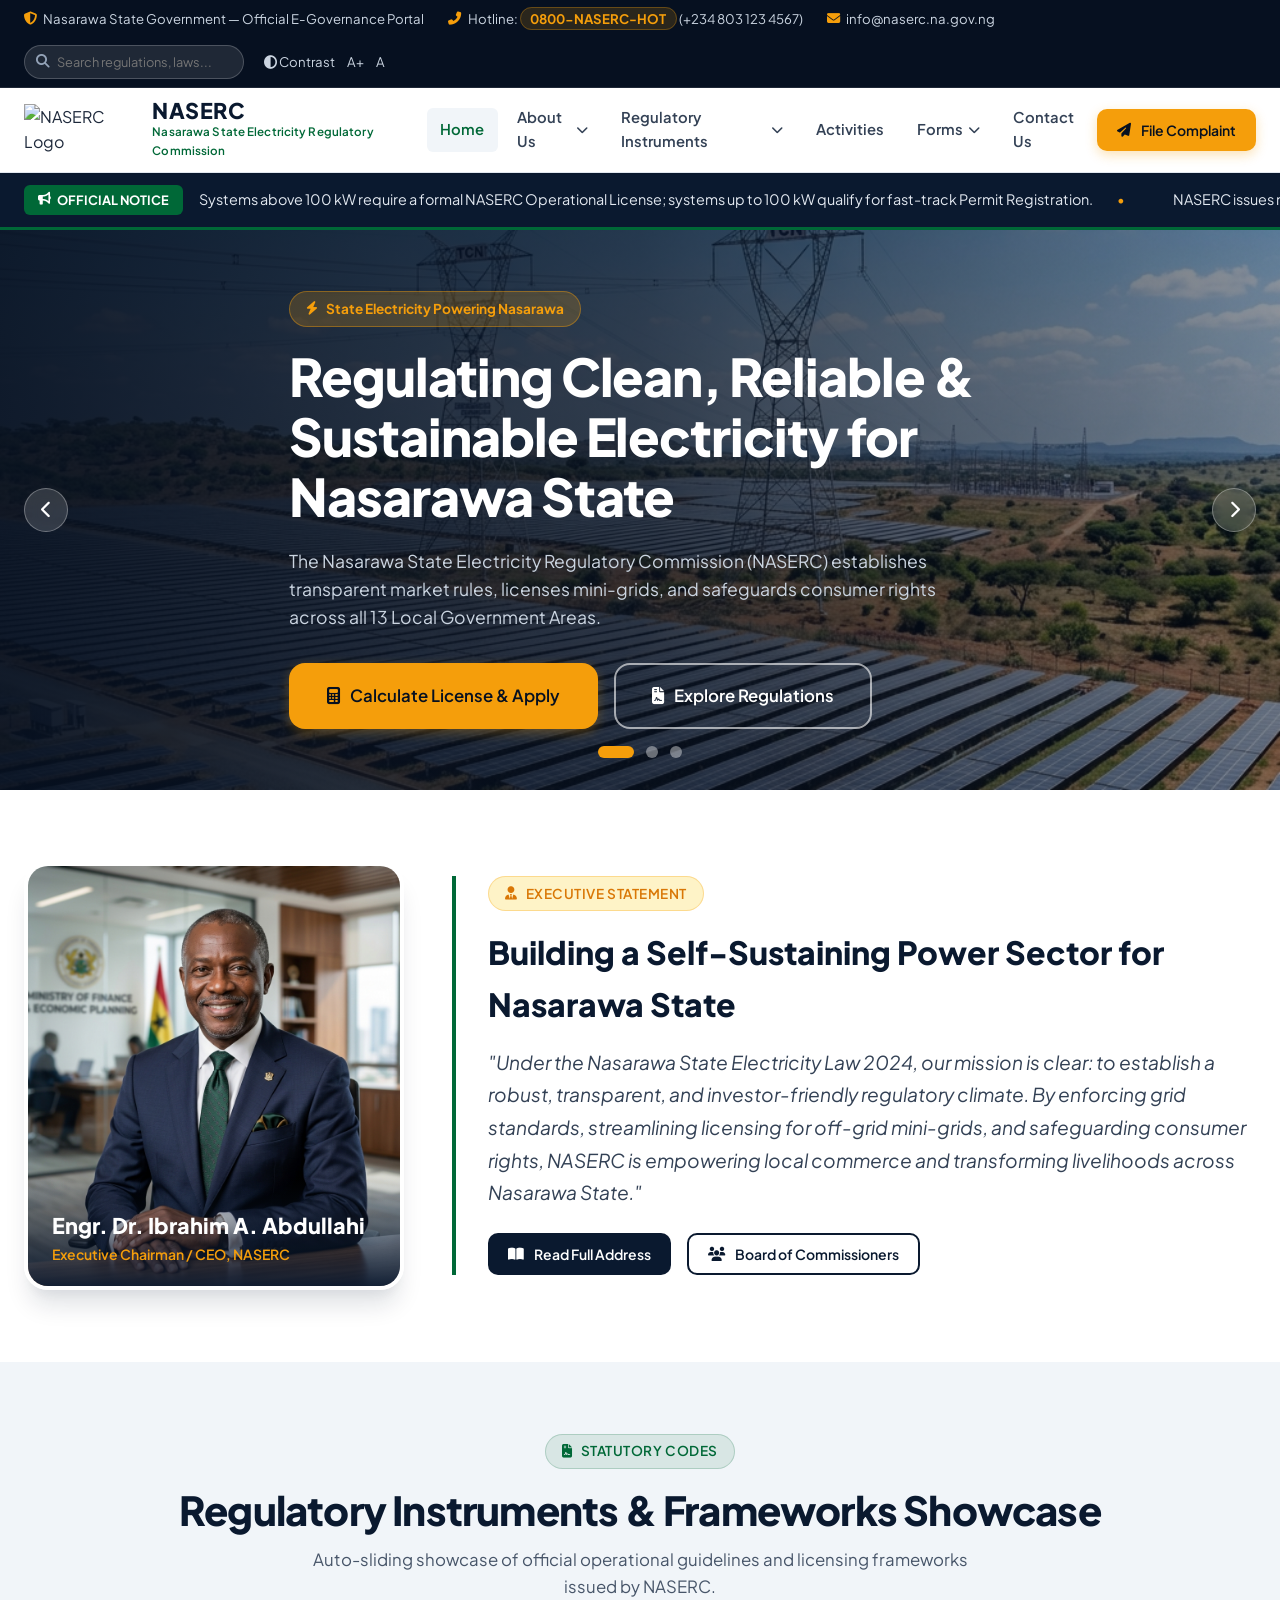
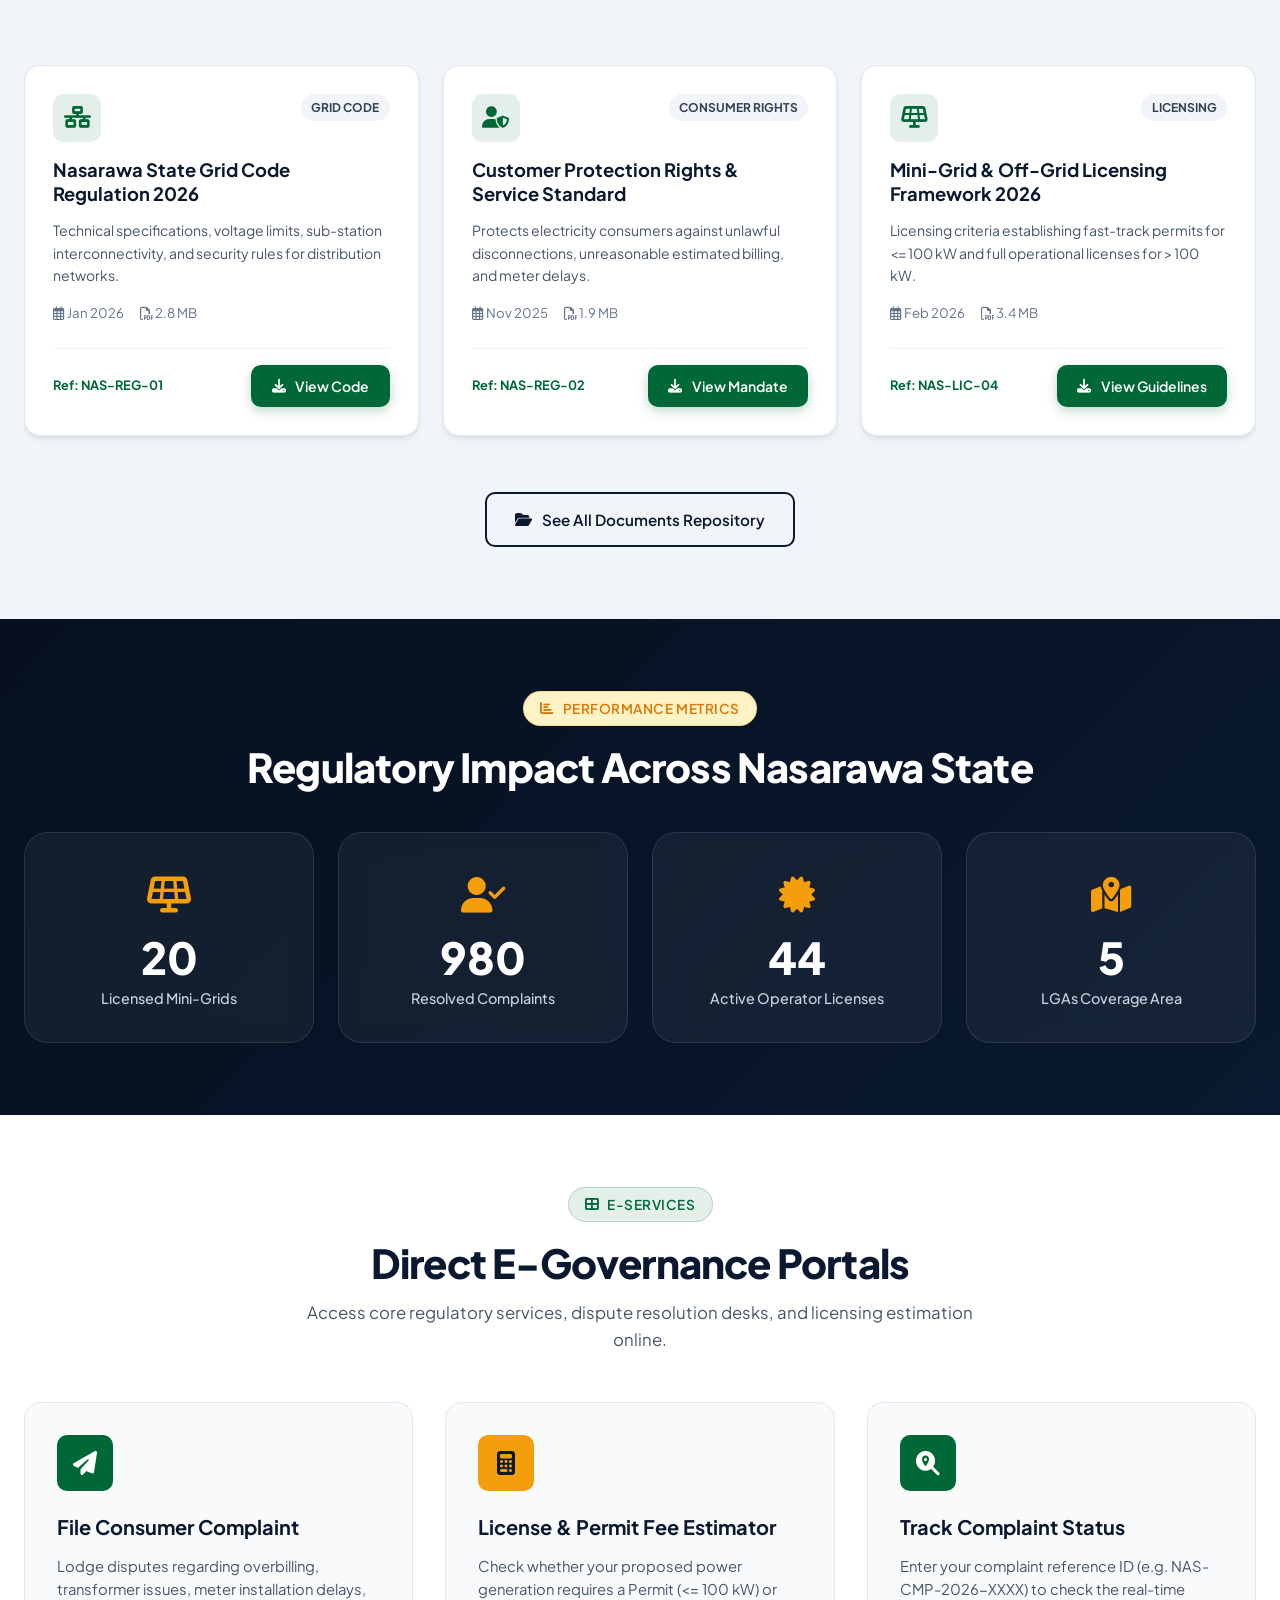
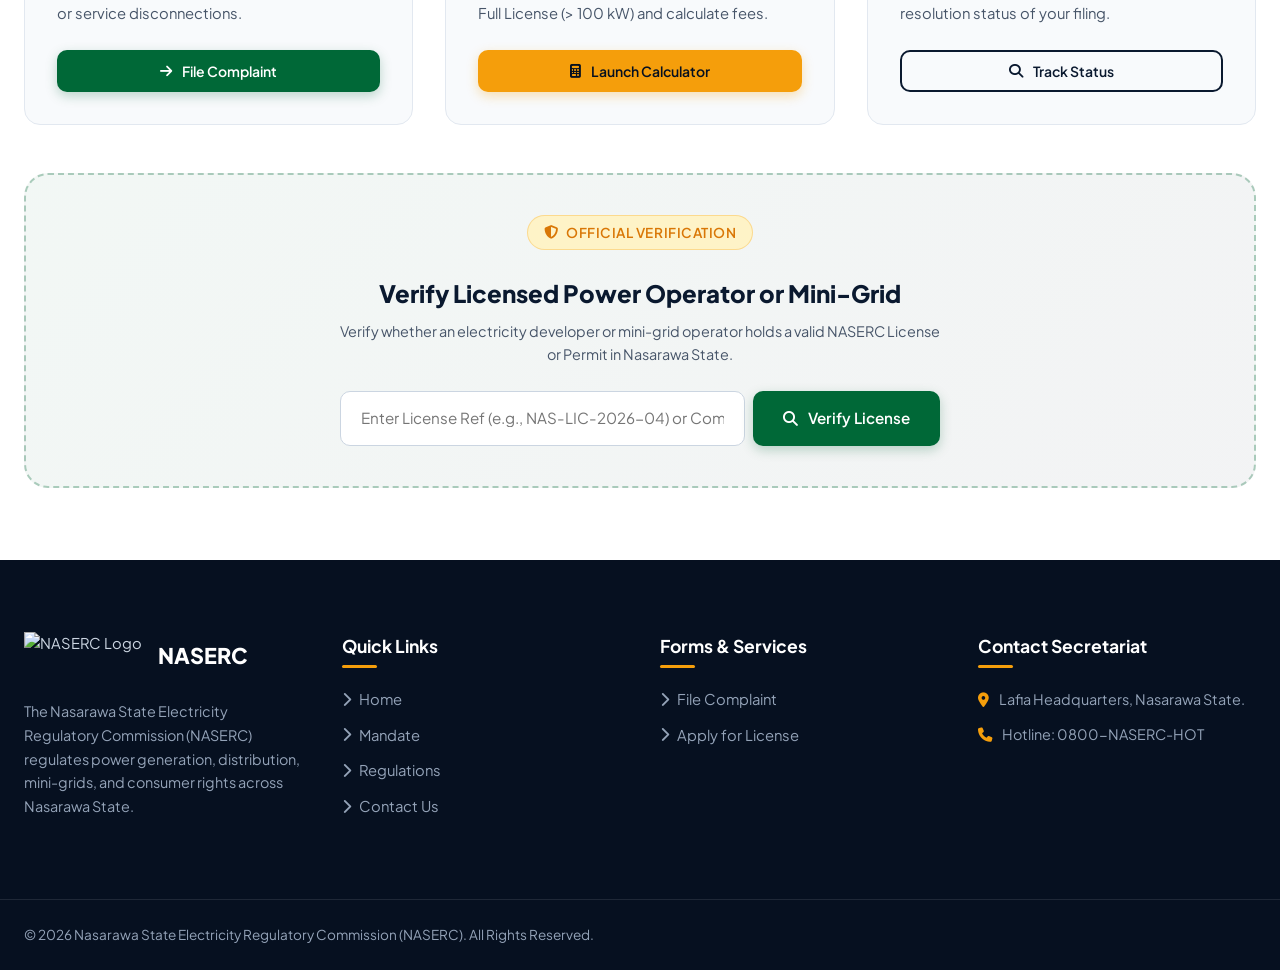
==== commit fa2345d1: "another update" ====
--- a/index.html
+++ b/index.html
@@ -3,9 +3,8 @@
 <head>
   <meta charset="UTF-8">
   <meta name="viewport" content="width=device-width, initial-scale=1.0">
-  <title>Nasarawa State Electricity Regulatory Commission (NASERC) | Official Web Portal</title>
-  <meta name="description" content="Official Portal of the Nasarawa State Electricity Regulatory Commission (NASERC). Regulating safe, reliable, and sustainable electricity across Nasarawa State.">
-  <meta name="keywords" content="NASERC, Nasarawa Electricity, Electricity Regulation, Mini-Grid Licenses, Tariffs, Consumer Protection, Lafia Energy">
+  <title>Nasarawa State Electricity Regulatory Commission (NASERC) | Official Civic Portal</title>
+  <meta name="description" content="Official website of the Nasarawa State Electricity Regulatory Commission. Regulating electricity generation, distribution, off-grid mini-grids, and consumer rights.">
 
   <!-- Favicon -->
   <link rel="icon" href="https://naserc.na.gov.ng/logo.png" type="image/png">
@@ -23,9 +22,7 @@
 </head>
 <body>
 
-  <!-- ==========================================================================
-       Global Top Bar
-       ========================================================================== -->
+  <!-- Top Bar -->
   <div class="top-bar">
     <div class="container top-bar-content">
       <div class="top-bar-info">
@@ -56,16 +53,13 @@
     </div>
   </div>
 
-  <!-- ==========================================================================
-       Main Header Navigation
-       ========================================================================== -->
+  <!-- Header Navigation -->
   <header class="main-header">
     <div class="container header-inner">
       <div class="brand-wrapper">
         <a href="index.html" class="brand-logo-link">
           <div class="logo-badge-container">
-            <img src="https://naserc.na.gov.ng/logo.png" alt="NASERC Logo" class="logo-img" onerror="this.src='https://naserc.na.gov.ng/nasarawa.jpg'; this.onerror=null;">
-            <img src="https://naserc.na.gov.ng/nasarawa.jpg" alt="Nasarawa Coat of Arms" class="state-coat-img">
+            <img src="https://naserc.na.gov.ng/logo.png" alt="NASERC Logo" class="logo-img">
           </div>
           <div class="brand-text">
             <span class="brand-acronym">NASERC</span>
@@ -74,579 +68,369 @@
         </a>
       </div>
 
-      <!-- Desktop Navigation -->
       <nav class="main-nav" aria-label="Main Navigation">
         <ul class="nav-list">
-          <li class="nav-item active">
-            <a href="index.html" class="nav-link">Home</a>
-          </li>
-
+          <li class="nav-item active"><a href="index.html" class="nav-link">Home</a></li>
           <li class="nav-item">
             <a href="about.html" class="nav-link">About Us <i class="fas fa-chevron-down arrow"></i></a>
             <ul class="dropdown-menu">
-              <li><a href="about.html#mandate" class="dropdown-item"><i class="fas fa-balance-scale"></i> Statutory Mandate</a></li>
+              <li><a href="about.html#mandate" class="dropdown-item"><i class="fas fa-gavel"></i> Statutory Mandate</a></li>
               <li><a href="about.html#vision" class="dropdown-item"><i class="fas fa-eye"></i> Vision & Mission</a></li>
               <li><a href="about.html#governance" class="dropdown-item"><i class="fas fa-sitemap"></i> Governance & Leadership</a></li>
             </ul>
           </li>
-
           <li class="nav-item">
             <a href="regulations.html" class="nav-link">Regulatory Instruments <i class="fas fa-chevron-down arrow"></i></a>
             <ul class="dropdown-menu">
-              <li><a href="regulations.html?category=regulations" class="dropdown-item"><i class="fas fa-gavel"></i> Electricity Regulations</a></li>
+              <li><a href="regulations.html?category=regulations" class="dropdown-item"><i class="fas fa-file-contract"></i> Electricity Regulations</a></li>
               <li><a href="regulations.html?category=licenses" class="dropdown-item"><i class="fas fa-certificate"></i> Licenses & Permits</a></li>
-              <li><a href="regulations.html?category=tariff" class="dropdown-item"><i class="fas fa-chart-line"></i> Tariff Orders (MYTO)</a></li>
-              <li><a href="regulations.html?category=guidelines" class="dropdown-item"><i class="fas fa-book"></i> Codes & Frameworks</a></li>
+              <li><a href="regulations.html?category=guidelines" class="dropdown-item"><i class="fas fa-book-open"></i> Codes & Frameworks</a></li>
             </ul>
           </li>
-
-          <li class="nav-item">
-            <a href="activities.html" class="nav-link">Activities <i class="fas fa-chevron-down arrow"></i></a>
-            <ul class="dropdown-menu">
-              <li><a href="activities.html#news" class="dropdown-item"><i class="fas fa-newspaper"></i> News & Updates</a></li>
-              <li><a href="activities.html#projects" class="dropdown-item"><i class="fas fa-bolt"></i> Commission Projects</a></li>
-              <li><a href="activities.html#events" class="dropdown-item"><i class="fas fa-calendar-alt"></i> Events & Hearings</a></li>
-            </ul>
-          </li>
-
+          <li class="nav-item"><a href="activities.html" class="nav-link">Activities</a></li>
           <li class="nav-item">
             <a href="forms.html" class="nav-link">Forms <i class="fas fa-chevron-down arrow"></i></a>
             <ul class="dropdown-menu">
               <li><a href="forms.html?tab=complaint" class="dropdown-item"><i class="fas fa-exclamation-circle"></i> Customer Complaint Form</a></li>
-              <li><a href="forms.html?tab=license" class="dropdown-item"><i class="fas fa-file-contract"></i> License Application Form</a></li>
+              <li><a href="forms.html?tab=license" class="dropdown-item"><i class="fas fa-calculator"></i> License Estimator & Application</a></li>
             </ul>
           </li>
-
-          <li class="nav-item">
-            <a href="contact.html" class="nav-link">Contact Us</a>
-          </li>
+          <li class="nav-item"><a href="contact.html" class="nav-link">Contact Us</a></li>
         </ul>
       </nav>
 
-      <!-- Action Button & Mobile Toggle -->
       <div class="header-actions">
         <a href="forms.html?tab=complaint" class="btn btn-accent btn-sm"><i class="fas fa-paper-plane"></i> File Complaint</a>
-        <button class="mobile-nav-toggle" id="mobileNavToggle" aria-label="Toggle Menu">
-          <i class="fas fa-bars"></i>
-        </button>
+        <button class="mobile-nav-toggle" id="mobileNavToggle" aria-label="Toggle Menu"><i class="fas fa-bars"></i></button>
       </div>
     </div>
   </header>
 
-  <!-- Mobile Navigation Drawer -->
-  <div class="drawer-backdrop" id="drawerBackdrop"></div>
-  <aside class="mobile-drawer" id="mobileDrawer">
-    <div class="drawer-header">
-      <span style="font-weight: 800; font-family: var(--font-heading);">NASERC PORTAL</span>
-      <button class="drawer-close" id="mobileDrawerClose">&times;</button>
+  <!-- Live Ticker Bar -->
+  <div class="ticker-bar">
+    <div class="container ticker-wrapper">
+      <div class="ticker-label"><i class="fas fa-bullhorn"></i> Official Notice</div>
+      <div class="ticker-content" id="tickerMarquee">
+        <div class="ticker-item">Systems above 100 kW require a formal NASERC Operational License; systems up to 100 kW qualify for fast-track Permit Registration.</div>
+        <div class="ticker-item">NASERC issues new Smart Meter Asset Provider guidelines enforcing 14-day installation standards.</div>
+        <div class="ticker-item">2.5MW Lafia Solar Mini-Grid Facility commissioned for commercial clusters.</div>
+      </div>
     </div>
-    <div class="drawer-body">
-      <ul class="mobile-nav-list">
-        <li class="mobile-nav-item"><a href="index.html" class="mobile-nav-link">Home</a></li>
-        <li class="mobile-nav-item">
-          <a href="#" class="mobile-nav-link mobile-submenu-toggle">About Us <i class="fas fa-chevron-down"></i></a>
-          <ul class="mobile-submenu">
-            <li class="mobile-submenu-item"><a href="about.html#mandate">Statutory Mandate</a></li>
-            <li class="mobile-submenu-item"><a href="about.html#vision">Vision & Mission</a></li>
-            <li class="mobile-submenu-item"><a href="about.html#governance">Governance & Leadership</a></li>
-          </ul>
-        </li>
-        <li class="mobile-nav-item">
-          <a href="#" class="mobile-nav-link mobile-submenu-toggle">Regulatory Instruments <i class="fas fa-chevron-down"></i></a>
-          <ul class="mobile-submenu">
-            <li class="mobile-submenu-item"><a href="regulations.html?category=regulations">Electricity Regulations</a></li>
-            <li class="mobile-submenu-item"><a href="regulations.html?category=licenses">Licenses & Permits</a></li>
-            <li class="mobile-submenu-item"><a href="regulations.html?category=tariff">Tariff Orders</a></li>
-          </ul>
-        </li>
-        <li class="mobile-nav-item">
-          <a href="#" class="mobile-nav-link mobile-submenu-toggle">Activities <i class="fas fa-chevron-down"></i></a>
-          <ul class="mobile-submenu">
-            <li class="mobile-submenu-item"><a href="activities.html#news">News & Press Releases</a></li>
-            <li class="mobile-submenu-item"><a href="activities.html#projects">Commission Projects</a></li>
-          </ul>
-        </li>
-        <li class="mobile-nav-item">
-          <a href="#" class="mobile-nav-link mobile-submenu-toggle">Forms <i class="fas fa-chevron-down"></i></a>
-          <ul class="mobile-submenu">
-            <li class="mobile-submenu-item"><a href="forms.html?tab=complaint">Customer Complaint Form</a></li>
-            <li class="mobile-submenu-item"><a href="forms.html?tab=license">License Application Form</a></li>
-          </ul>
-        </li>
-        <li class="mobile-nav-item"><a href="contact.html" class="mobile-nav-link">Contact Us</a></li>
-      </ul>
-      <div style="margin-top: 2rem;">
-        <a href="forms.html?tab=complaint" class="btn btn-accent" style="width: 100%;"><i class="fas fa-paper-plane"></i> Submit Complaint</a>
-      </div>
-    </div>
-  </aside>
-
-  <!-- ==========================================================================
-       Homepage Hero Slider Section
-       ========================================================================== -->
-  <section class="hero-slider-section" aria-label="Hero Slider">
-    <div class="hero-slider-container">
-      <!-- Slide 1 -->
-      <div class="hero-slide active">
-        <img src="assets/images/hero_solar.png" alt="Nasarawa Solar Clean Energy" class="hero-slide-bg">
-        <div class="hero-slide-overlay"></div>
-        <div class="container hero-slide-content">
-          <span class="hero-tag"><i class="fas fa-bolt"></i> State Electricity Law 2024</span>
-          <h1 class="hero-title">Powering Nasarawa State’s Economic Growth</h1>
-          <p class="hero-description">Regulating safe, sustainable, and affordable electricity infrastructure across all 13 Local Government Areas through transparent governance and investor-friendly mini-grid frameworks.</p>
-          <div class="hero-actions">
-            <a href="regulations.html" class="btn btn-accent btn-lg"><i class="fas fa-book-open"></i> Explore Regulations</a>
-            <a href="forms.html?tab=complaint" class="btn btn-outline-white btn-lg"><i class="fas fa-exclamation-circle"></i> Submit Consumer Complaint</a>
-          </div>
-        </div>
-      </div>
-
-      <!-- Slide 2 -->
-      <div class="hero-slide">
-        <img src="assets/images/stakeholder_hearing.png" alt="NASERC Stakeholder Consultation" class="hero-slide-bg">
-        <div class="hero-slide-overlay"></div>
-        <div class="container hero-slide-content">
-          <span class="hero-tag"><i class="fas fa-gavel"></i> Regulatory Excellence</span>
-          <h2 class="hero-title">2026 Embedded Generation & Mini-Grid Framework</h2>
-          <p class="hero-description">Establishing a competitive sub-national electricity market that accelerates industrial cluster electrification and decentralization in Lafia, Karu, Keffi, and rural communities.</p>
-          <div class="hero-actions">
-            <a href="forms.html?tab=license" class="btn btn-accent btn-lg"><i class="fas fa-file-contract"></i> Apply for Mini-Grid License</a>
-            <a href="activities.html" class="btn btn-outline-white btn-lg"><i class="fas fa-users"></i> View Public Consultations</a>
-          </div>
-        </div>
-      </div>
-
-      <!-- Slide 3 -->
-      <div class="hero-slide">
-        <img src="assets/images/hero_solar.png" alt="Consumer Protection & Quality Service" class="hero-slide-bg">
-        <div class="hero-slide-overlay"></div>
-        <div class="container hero-slide-content">
-          <span class="hero-tag"><i class="fas fa-user-shield"></i> Consumer Protection Mandate</span>
-          <h2 class="hero-title">Safeguarding Consumer Rights & Fair Tariffs</h2>
-          <p class="hero-description">Ensuring transparent billing, compulsory smart metering, fast dispute resolution, and quality of service standards for electricity customers state-wide.</p>
-          <div class="hero-actions">
-            <a href="forms.html?tab=complaint" class="btn btn-primary btn-lg"><i class="fas fa-headset"></i> File Service Dispute</a>
-            <a href="regulations.html?category=tariff" class="btn btn-outline-white btn-lg"><i class="fas fa-calculator"></i> Check MYTO Tariffs</a>
-          </div>
-        </div>
-      </div>
-
-      <!-- Controls -->
-      <button class="slider-arrow prev" id="heroPrevBtn" aria-label="Previous Slide"><i class="fas fa-chevron-left"></i></button>
-      <button class="slider-arrow next" id="heroNextBtn" aria-label="Next Slide"><i class="fas fa-chevron-right"></i></button>
+  </div>
+
+  <main>
+    <!-- Hero Slider Section -->
+    <section class="hero-slider-section" aria-label="Featured Carousel">
+      <div class="hero-slider-container">
+
+        <!-- Slide 1 -->
+        <div class="hero-slide active" data-slide="0">
+          <img src="assets/images/hero_solar.png" alt="Solar Energy Power Grid" class="hero-slide-bg">
+          <div class="hero-slide-overlay"></div>
+          <div class="container hero-slide-content">
+            <span class="hero-tag"><i class="fas fa-bolt"></i> State Electricity Powering Nasarawa</span>
+            <h1 class="hero-title">Regulating Clean, Reliable & Sustainable Electricity for Nasarawa State</h1>
+            <p class="hero-description">The Nasarawa State Electricity Regulatory Commission (NASERC) establishes transparent market rules, licenses mini-grids, and safeguards consumer rights across all 13 Local Government Areas.</p>
+            <div class="hero-actions">
+              <a href="forms.html?tab=license" class="btn btn-accent btn-lg"><i class="fas fa-calculator"></i> Calculate License & Apply</a>
+              <a href="regulations.html" class="btn btn-outline-white btn-lg"><i class="fas fa-file-contract"></i> Explore Regulations</a>
+            </div>
+          </div>
+        </div>
+
+        <!-- Slide 2 -->
+        <div class="hero-slide" data-slide="1">
+          <img src="assets/images/stakeholder_hearing.png" alt="Stakeholder Public Hearing" class="hero-slide-bg">
+          <div class="hero-slide-overlay"></div>
+          <div class="container hero-slide-content">
+            <span class="hero-tag"><i class="fas fa-gavel"></i> Statutory Oversight</span>
+            <h1 class="hero-title">Off-Grid Licensing & 100 kW Capacity Threshold Regulations</h1>
+            <p class="hero-description">Frameworks establishing clear rules: Systems up to 100 kW operate under streamlined permits, while projects exceeding 100 kW receive full regulatory licensing.</p>
+            <div class="hero-actions">
+              <a href="forms.html?tab=license" class="btn btn-accent btn-lg"><i class="fas fa-calculator"></i> Check License Requirements</a>
+              <a href="about.html" class="btn btn-outline-white btn-lg"><i class="fas fa-info-circle"></i> Learn About Mandate</a>
+            </div>
+          </div>
+        </div>
+
+        <!-- Slide 3 -->
+        <div class="hero-slide" data-slide="2">
+          <img src="assets/images/hero_solar.png" alt="Consumer Protection Rights" class="hero-slide-bg">
+          <div class="hero-slide-overlay"></div>
+          <div class="container hero-slide-content">
+            <span class="hero-tag"><i class="fas fa-user-shield"></i> Consumer Advocacy</span>
+            <h1 class="hero-title">Fast-Track Resolution for Consumer Disputes & Metering Issues</h1>
+            <p class="hero-description">Protecting electricity customers against estimated overbilling, wrongful disconnections, and delayed smart meter rollouts in Nasarawa State.</p>
+            <div class="hero-actions">
+              <a href="forms.html?tab=complaint" class="btn btn-accent btn-lg"><i class="fas fa-paper-plane"></i> File Consumer Complaint</a>
+              <a href="contact.html" class="btn btn-outline-white btn-lg"><i class="fas fa-headset"></i> Contact Secretariat Desk</a>
+            </div>
+          </div>
+        </div>
+
+      </div>
+
+      <!-- Slider Nav Controls -->
+      <button class="slider-arrow prev" id="sliderPrevBtn" aria-label="Previous Slide"><i class="fas fa-chevron-left"></i></button>
+      <button class="slider-arrow next" id="sliderNextBtn" aria-label="Next Slide"><i class="fas fa-chevron-right"></i></button>
 
       <!-- Indicators -->
-      <div class="slider-indicators">
-        <button class="indicator-dot active" aria-label="Slide 1"></button>
-        <button class="indicator-dot" aria-label="Slide 2"></button>
-        <button class="indicator-dot" aria-label="Slide 3"></button>
-      </div>
-    </div>
-
-    <!-- Ticker Bar -->
-    <div class="ticker-bar">
-      <div class="container ticker-wrapper">
-        <div class="ticker-label"><i class="fas fa-bullhorn"></i> Latest Notice</div>
-        <div class="ticker-content">
-          <div class="ticker-item">Public Notice: Call for Comments on the 2026 Draft Nasarawa State Embedded Generation Regulations.</div>
-          <div class="ticker-item">Notice to all Mini-Grid Operators: Mandatory License Compliance Audit commences September 2026.</div>
-          <div class="ticker-item">Consumer Alert: Beware of unauthorized meter installation fees in Karu and Lafia Zonal Operations.</div>
-        </div>
-      </div>
-    </div>
-  </section>
-
-  <!-- ==========================================================================
-       Executive Chairman Message Section
-       ========================================================================== -->
-  <section class="section-padding executive-section">
-    <div class="container">
-      <div class="executive-grid">
-        <div class="executive-card">
-          <img src="assets/images/chairman.png" alt="Engr. Dr. Ibrahim A. Abdullahi - Executive Chairman NASERC" class="executive-img">
-          <div class="executive-badge-overlay">
-            <h3 class="executive-name">Engr. Dr. Ibrahim A. Abdullahi</h3>
-            <p class="executive-role">Executive Chairman / CEO, NASERC</p>
-          </div>
-        </div>
-        <div>
-          <span class="section-badge"><i class="fas fa-quote-left"></i> Leadership Statement</span>
-          <h2 class="section-title" style="margin-bottom: 1.5rem;">Message from the Executive Chairman</h2>
+      <div class="slider-indicators" id="sliderIndicators">
+        <button class="indicator-dot active" data-slide="0" aria-label="Slide 1"></button>
+        <button class="indicator-dot" data-slide="1" aria-label="Slide 2"></button>
+        <button class="indicator-dot" data-slide="2" aria-label="Slide 3"></button>
+      </div>
+    </section>
+
+    <!-- Executive Chairman Message -->
+    <section class="section-padding executive-section">
+      <div class="container">
+        <div class="executive-grid">
+          <div class="executive-card">
+            <img src="assets/images/chairman.png" alt="Engr. Dr. Ibrahim A. Abdullahi - Executive Chairman NASERC" class="executive-img">
+            <div class="executive-badge-overlay">
+              <div class="executive-name">Engr. Dr. Ibrahim A. Abdullahi</div>
+              <div class="executive-role">Executive Chairman / CEO, NASERC</div>
+            </div>
+          </div>
+
           <div class="quote-box">
-            <p class="executive-quote">
-              "Our mission at NASERC is to build a modern, transparent, and sustainable electricity ecosystem in Nasarawa State that powers agricultural growth, drives industrialization, and guarantees reliable power for every household."
-            </p>
-            <p style="color: var(--slate-600); margin-bottom: 1.5rem; font-size: 1rem; line-height: 1.7;">
-              With the decentralization of electricity regulation under Nigeria's Electricity Act 2023 and the Nasarawa State Electricity Law 2024, the Commission is equipped to license off-grid generators, regulate distribution networks, and enforce cost-reflective yet equitable tariffs. We are committed to fostering investor confidence while rigorously protecting electricity consumers across all 13 Local Government Areas.
-            </p>
-            <button class="btn btn-navy" id="readChairmanSpeechBtn"><i class="fas fa-envelope-open-text"></i> Read Full Executive Address</button>
-          </div>
-        </div>
-      </div>
-    </div>
-  </section>
-
-  <!-- ==========================================================================
-       Regulatory Documents Showcase (3-second auto-delay carousel)
-       ========================================================================== -->
-  <section class="section-padding docs-slider-section">
-    <div class="container">
-      <div style="display: flex; justify-content: space-between; align-items: flex-end; margin-bottom: 2.5rem; flex-wrap: wrap; gap: 1rem;">
-        <div>
-          <span class="section-badge gold"><i class="fas fa-folder-open"></i> Publications & Instruments</span>
-          <h2 class="section-title">Regulatory Documents Showcase</h2>
-          <p class="section-subtitle" style="margin-left: 0;">Access statutory regulations, licensing codes, consumer protection mandates, and official MYTO tariff schedules.</p>
-        </div>
-        <div style="display: flex; gap: 0.5rem;">
-          <button class="slider-arrow" id="docsPrevBtn" style="position: static; transform: none;" aria-label="Previous Document"><i class="fas fa-chevron-left"></i></button>
-          <button class="slider-arrow" id="docsNextBtn" style="position: static; transform: none;" aria-label="Next Document"><i class="fas fa-chevron-right"></i></button>
-        </div>
-      </div>
-
-      <div class="docs-slider-wrapper">
-        <div class="docs-track" id="docsTrack">
-          <!-- Card 1 -->
-          <div class="doc-card">
-            <div>
+            <span class="section-badge gold"><i class="fas fa-user-tie"></i> Executive Statement</span>
+            <h2 style="font-family: var(--font-heading); font-size: 2rem; font-weight: 800; color: var(--primary-navy); margin-bottom: 1rem;">Building a Self-Sustaining Power Sector for Nasarawa State</h2>
+            <blockquote class="executive-quote">
+              "Under the Nasarawa State Electricity Law 2024, our mission is clear: to establish a robust, transparent, and investor-friendly regulatory climate. By enforcing grid standards, streamlining licensing for off-grid mini-grids, and safeguarding consumer rights, NASERC is empowering local commerce and transforming livelihoods across Nasarawa State."
+            </blockquote>
+            <div style="display: flex; gap: 1rem; flex-wrap: wrap;">
+              <button class="btn btn-navy btn-sm" id="readSpeechBtn"><i class="fas fa-book-open"></i> Read Full Address</button>
+              <a href="about.html#governance" class="btn btn-outline btn-sm"><i class="fas fa-users"></i> Board of Commissioners</a>
+            </div>
+          </div>
+        </div>
+      </div>
+    </section>
+
+    <!-- Regulatory Showcase Slider Section (3-Second Auto Delay) -->
+    <section class="section-padding docs-slider-section">
+      <div class="container">
+        <div class="section-header text-center">
+          <span class="section-badge"><i class="fas fa-file-contract"></i> Statutory Codes</span>
+          <h2 class="section-title">Regulatory Instruments & Frameworks Showcase</h2>
+          <p class="section-subtitle">Auto-sliding showcase of official operational guidelines and licensing frameworks issued by NASERC.</p>
+        </div>
+
+        <div class="docs-slider-wrapper">
+          <div class="docs-track" id="docsCarouselTrack">
+
+            <!-- Card 1 -->
+            <div class="doc-card">
               <div class="doc-header">
                 <div class="doc-icon"><i class="fas fa-network-wired"></i></div>
-                <span class="doc-category-badge">Regulation</span>
-              </div>
-              <h3 class="doc-title">Nasarawa State Electricity Grid Code Regulation 2026</h3>
+                <span class="doc-category-badge">Grid Code</span>
+              </div>
+              <h3 class="doc-title">Nasarawa State Grid Code Regulation 2026</h3>
+              <p style="font-size: 0.875rem; color: var(--slate-600); margin-bottom: 1rem;">Technical specifications, voltage limits, sub-station interconnectivity, and security rules for distribution networks.</p>
               <div class="doc-meta">
                 <span><i class="far fa-calendar-alt"></i> Jan 2026</span>
                 <span><i class="far fa-file-pdf"></i> 2.8 MB</span>
               </div>
-            </div>
-            <div class="doc-footer">
-              <span style="font-size: 0.8rem; font-weight: 700; color: var(--primary-green);">Ref: NAS-REG-01</span>
-              <button class="btn btn-sm btn-outline download-doc-btn" data-doc-title="Nasarawa State Grid Code Regulation 2026"><i class="fas fa-download"></i> PDF</button>
-            </div>
-          </div>
-
-          <!-- Card 2 -->
-          <div class="doc-card">
-            <div>
+              <div class="doc-footer">
+                <span style="font-size: 0.8rem; font-weight: 700; color: var(--primary-green);">Ref: NAS-REG-01</span>
+                <a href="regulations.html" class="btn btn-sm btn-primary"><i class="fas fa-download"></i> View Code</a>
+              </div>
+            </div>
+
+            <!-- Card 2 -->
+            <div class="doc-card">
               <div class="doc-header">
                 <div class="doc-icon"><i class="fas fa-user-shield"></i></div>
-                <span class="doc-category-badge">Consumer Code</span>
-              </div>
-              <h3 class="doc-title">Customer Protection & Rights Regulation Standard</h3>
+                <span class="doc-category-badge">Consumer Rights</span>
+              </div>
+              <h3 class="doc-title">Customer Protection Rights & Service Standard</h3>
+              <p style="font-size: 0.875rem; color: var(--slate-600); margin-bottom: 1rem;">Protects electricity consumers against unlawful disconnections, unreasonable estimated billing, and meter delays.</p>
               <div class="doc-meta">
                 <span><i class="far fa-calendar-alt"></i> Nov 2025</span>
                 <span><i class="far fa-file-pdf"></i> 1.9 MB</span>
               </div>
-            </div>
-            <div class="doc-footer">
-              <span style="font-size: 0.8rem; font-weight: 700; color: var(--primary-green);">Ref: NAS-REG-02</span>
-              <button class="btn btn-sm btn-outline download-doc-btn" data-doc-title="Customer Protection & Rights Regulation Standard"><i class="fas fa-download"></i> PDF</button>
-            </div>
-          </div>
-
-          <!-- Card 3 -->
-          <div class="doc-card">
-            <div>
+              <div class="doc-footer">
+                <span style="font-size: 0.8rem; font-weight: 700; color: var(--primary-green);">Ref: NAS-REG-02</span>
+                <a href="regulations.html" class="btn btn-sm btn-primary"><i class="fas fa-download"></i> View Mandate</a>
+              </div>
+            </div>
+
+            <!-- Card 3 -->
+            <div class="doc-card">
               <div class="doc-header">
                 <div class="doc-icon"><i class="fas fa-solar-panel"></i></div>
                 <span class="doc-category-badge">Licensing</span>
               </div>
               <h3 class="doc-title">Mini-Grid & Off-Grid Licensing Framework 2026</h3>
+              <p style="font-size: 0.875rem; color: var(--slate-600); margin-bottom: 1rem;">Licensing criteria establishing fast-track permits for <= 100 kW and full operational licenses for > 100 kW.</p>
               <div class="doc-meta">
                 <span><i class="far fa-calendar-alt"></i> Feb 2026</span>
                 <span><i class="far fa-file-pdf"></i> 3.4 MB</span>
               </div>
-            </div>
-            <div class="doc-footer">
-              <span style="font-size: 0.8rem; font-weight: 700; color: var(--primary-green);">Ref: NAS-LIC-04</span>
-              <button class="btn btn-sm btn-outline download-doc-btn" data-doc-title="Mini-Grid & Off-Grid Licensing Framework 2026"><i class="fas fa-download"></i> PDF</button>
-            </div>
-          </div>
-
-          <!-- Card 4 -->
-          <div class="doc-card">
-            <div>
-              <div class="doc-header">
-                <div class="doc-icon"><i class="fas fa-chart-line"></i></div>
-                <span class="doc-category-badge">Tariff Order</span>
-              </div>
-              <h3 class="doc-title">Multi-Year Tariff Order (MYTO 2026-2029)</h3>
-              <div class="doc-meta">
-                <span><i class="far fa-calendar-alt"></i> Jan 2026</span>
-                <span><i class="far fa-file-pdf"></i> 4.1 MB</span>
-              </div>
-            </div>
-            <div class="doc-footer">
-              <span style="font-size: 0.8rem; font-weight: 700; color: var(--primary-green);">Ref: NAS-MYTO-01</span>
-              <button class="btn btn-sm btn-outline download-doc-btn" data-doc-title="Multi-Year Tariff Order (MYTO 2026-2029)"><i class="fas fa-download"></i> PDF</button>
-            </div>
-          </div>
-
-          <!-- Card 5 -->
-          <div class="doc-card">
-            <div>
+              <div class="doc-footer">
+                <span style="font-size: 0.8rem; font-weight: 700; color: var(--primary-green);">Ref: NAS-LIC-04</span>
+                <a href="regulations.html" class="btn btn-sm btn-primary"><i class="fas fa-download"></i> View Guidelines</a>
+              </div>
+            </div>
+
+            <!-- Card 4 -->
+            <div class="doc-card">
               <div class="doc-header">
                 <div class="doc-icon"><i class="fas fa-microchip"></i></div>
-                <span class="doc-category-badge">Metering</span>
-              </div>
-              <h3 class="doc-title">Smart Meter Asset Provider (MAP) Operating Guidelines</h3>
+                <span class="doc-category-badge">MAP Rules</span>
+              </div>
+              <h3 class="doc-title">Smart Meter Asset Provider (MAP) Rules</h3>
+              <p style="font-size: 0.875rem; color: var(--slate-600); margin-bottom: 1rem;">Standard Operating Procedures for meter installation vendors, speed guarantees, and quality certifications.</p>
               <div class="doc-meta">
                 <span><i class="far fa-calendar-alt"></i> Dec 2025</span>
                 <span><i class="far fa-file-pdf"></i> 2.1 MB</span>
               </div>
-            </div>
-            <div class="doc-footer">
-              <span style="font-size: 0.8rem; font-weight: 700; color: var(--primary-green);">Ref: NAS-MAP-03</span>
-              <button class="btn btn-sm btn-outline download-doc-btn" data-doc-title="Smart Meter Asset Provider Guidelines"><i class="fas fa-download"></i> PDF</button>
-            </div>
-          </div>
-        </div>
-      </div>
-
-      <div class="text-center" style="margin-top: 2rem;">
-        <a href="regulations.html" class="btn btn-primary btn-lg"><i class="fas fa-folder-open"></i> See More Documents</a>
-      </div>
-    </div>
-  </section>
-
-  <!-- ==========================================================================
-       Key Statistics / Impact Section
-       ========================================================================== -->
-  <section class="section-padding stats-section">
-    <div class="container">
-      <div class="section-header text-center">
-        <span class="section-badge gold"><i class="fas fa-chart-pie"></i> Measurable Results</span>
-        <h2 class="section-title" style="color: var(--white);">Regulatory Impact Across Nasarawa State</h2>
-        <p class="section-subtitle" style="color: var(--slate-300);">Driving transparency, infrastructure expansion, and consumer protection in the power sector.</p>
-      </div>
-
-      <div class="stats-grid">
-        <div class="stat-card">
-          <div class="stat-icon"><i class="fas fa-solar-panel"></i></div>
-          <div class="stat-number" data-target="48" data-suffix="+">0</div>
-          <div class="stat-label">Registered Mini-Grids & Generators</div>
-        </div>
-
-        <div class="stat-card">
-          <div class="stat-icon"><i class="fas fa-user-check"></i></div>
-          <div class="stat-number" data-target="2450" data-suffix="+">0</div>
-          <div class="stat-label">Resolved Consumer Complaints</div>
-        </div>
-
-        <div class="stat-card">
-          <div class="stat-icon"><i class="fas fa-certificate"></i></div>
-          <div class="stat-number" data-target="112">0</div>
-          <div class="stat-label">Active Licenses & Permits Issued</div>
-        </div>
-
-        <div class="stat-card">
-          <div class="stat-icon"><i class="fas fa-map-marked-alt"></i></div>
-          <div class="stat-number" data-target="13" data-suffix=" LGAs">0</div>
-          <div class="stat-label">Coverage & Zonal Oversight</div>
-        </div>
-      </div>
-    </div>
-  </section>
-
-  <!-- ==========================================================================
-       Quick Links / Online E-Services Section
-       ========================================================================== -->
-  <section class="section-padding quick-services-section">
-    <div class="container">
-      <div class="section-header text-center">
-        <span class="section-badge"><i class="fas fa-laptop-code"></i> E-Services Portal</span>
-        <h2 class="section-title">Quick Online Regulatory Services</h2>
-        <p class="section-subtitle">Fast, accessible, and transparent digital tools for consumers, DisCos, and power market investors.</p>
-      </div>
-
-      <div class="services-grid">
-        <div class="service-card">
-          <div class="service-icon-box"><i class="fas fa-exclamation-triangle"></i></div>
-          <h3 class="service-title">File a Complaint</h3>
-          <p class="service-desc">Report billing disputes, unmetered connections, prolonged outages, or service provider misconduct directly to NASERC's Consumer Protection Unit.</p>
-          <a href="forms.html?tab=complaint" class="btn btn-outline" style="width: 100%;"><i class="fas fa-arrow-right"></i> Submit Complaint</a>
-        </div>
-
-        <div class="service-card gold">
-          <div class="service-icon-box"><i class="fas fa-file-contract"></i></div>
-          <h3 class="service-title">Apply for License</h3>
-          <p class="service-desc">Submit formal applications for Mini-Grid Generation, Electricity Distribution, Embedded Generation, or Meter Asset Provider permits in Nasarawa State.</p>
-          <a href="forms.html?tab=license" class="btn btn-accent" style="width: 100%;"><i class="fas fa-arrow-right"></i> Start License Application</a>
-        </div>
-
-        <div class="service-card">
-          <div class="service-icon-box"><i class="fas fa-search-dollar"></i></div>
-          <h3 class="service-title">Tariff Calculator & MYTO</h3>
-          <p class="service-desc">Understand approved electricity rate structures across different customer bands (Band A-E) and off-grid mini-grid tariff benchmarks.</p>
-          <a href="regulations.html?category=tariff" class="btn btn-outline" style="width: 100%;"><i class="fas fa-arrow-right"></i> View Tariff Schedule</a>
-        </div>
-      </div>
-
-      <!-- Licensee Verification Widget Box -->
-      <div class="verifier-box">
-        <span class="section-badge gold"><i class="fas fa-shield-alt"></i> Public Licensee Lookup</span>
-        <h3 style="font-family: var(--font-heading); font-size: 1.5rem; color: var(--primary-navy); margin-top: 0.5rem;">Verify Electricity Licensee or Mini-Grid Operator</h3>
-        <p style="color: var(--slate-600); max-width: 600px; margin: 0.5rem auto;">Verify whether an electricity service provider, mini-grid developer, or meter installer is officially licensed by NASERC.</p>
-        
-        <form class="verifier-form" id="licenseeVerifierForm">
-          <input type="text" class="verifier-input" placeholder="Enter License ID (e.g. NAS-MG-2025-014) or Business Name" required>
-          <button type="submit" class="btn btn-primary"><i class="fas fa-search"></i> Verify Licensee</button>
-        </form>
-      </div>
-    </div>
-  </section>
-
-  <!-- ==========================================================================
-       Latest News Grid
-       ========================================================================== -->
-  <section class="section-padding" style="background: var(--slate-100);">
-    <div class="container">
-      <div class="section-header text-center">
-        <span class="section-badge"><i class="fas fa-newspaper"></i> Media & Press Releases</span>
-        <h2 class="section-title">News & Regulatory Updates</h2>
-        <p class="section-subtitle">Stay informed about Commission hearings, power sector developments, and energy policies in Nasarawa State.</p>
-      </div>
-
-      <div class="news-grid">
-        <article class="news-card" data-full-content="Executive Chairman Engr. Dr. Ibrahim A. Abdullahi today hosted representatives from 14 accredited mini-grid developers in Lafia to review operational performance and discuss phase 2 expansion into Karu and Akwanga Zonal hubs.">
-          <div class="news-img-wrapper">
-            <img src="assets/images/stakeholder_hearing.png" alt="NASERC Stakeholder Summit" class="news-img">
-            <span class="news-category-tag">Press Release</span>
-          </div>
-          <div class="news-body">
-            <div class="news-meta">
-              <span><i class="far fa-calendar-alt"></i> August 4, 2026</span>
-              <span><i class="far fa-user"></i> NASERC Communications</span>
-            </div>
-            <h3 class="news-title">NASERC Hosts 2026 Stakeholder Engagement Summit on Decentralized Power Generation</h3>
-            <p class="news-excerpt">The Commission convened a high-level summit with mini-grid operators, investor consortia, and consumer groups to harmonize state grid interconnection standards.</p>
-            <a href="#" class="btn btn-sm btn-outline read-news-btn" style="margin-top: auto;"><i class="fas fa-book-reader"></i> Read Full Story</a>
-          </div>
-        </article>
-
-        <article class="news-card" data-full-content="In a move to protect electricity consumers against extortion and sub-standard hardware, NASERC has released the 2026 Smart Meter Asset Provider guidelines mandating a 14-day installation timeline upon payment.">
-          <div class="news-img-wrapper">
-            <img src="assets/images/hero_solar.png" alt="Smart Metering Rollout" class="news-img">
-            <span class="news-category-tag">Consumer Alert</span>
-          </div>
-          <div class="news-body">
-            <div class="news-meta">
-              <span><i class="far fa-calendar-alt"></i> July 28, 2026</span>
-              <span><i class="far fa-user"></i> Consumer Protection Unit</span>
-            </div>
-            <h3 class="news-title">Commission Enforces Mandatory 14-Day Metering Rule for DisCos in Nasarawa State</h3>
-            <p class="news-excerpt">NASERC issues strict enforcement directives to distribution licensees to eliminate estimated billing practices across commercial and residential customer bands.</p>
-            <a href="#" class="btn btn-sm btn-outline read-news-btn" style="margin-top: auto;"><i class="fas fa-book-reader"></i> Read Full Story</a>
-          </div>
-        </article>
-
-        <article class="news-card" data-full-content="Governor Abdullahi Sule and the Board of NASERC officially commissioned the 2.5MW Lafia Solar Mini-Grid Facility, providing 24/7 continuous green electricity to over 4,200 shops, health centers, and households.">
-          <div class="news-img-wrapper">
-            <img src="assets/images/hero_solar.png" alt="Lafia Solar Mini-Grid Facility" class="news-img">
-            <span class="news-category-tag">Commission Project</span>
-          </div>
-          <div class="news-body">
-            <div class="news-meta">
-              <span><i class="far fa-calendar-alt"></i> July 15, 2026</span>
-              <span><i class="far fa-user"></i> Technical Division</span>
-            </div>
-            <h3 class="news-title">Commissioning of 2.5MW Lafia Green Energy Mini-Grid Hub</h3>
-            <p class="news-excerpt">A landmark project expanding clean power access to commercial markets and agro-processing hubs in the State Capital.</p>
-            <a href="#" class="btn btn-sm btn-outline read-news-btn" style="margin-top: auto;"><i class="fas fa-book-reader"></i> Read Full Story</a>
-          </div>
-        </article>
-      </div>
-
-      <div class="text-center" style="margin-top: 3rem;">
-        <a href="activities.html" class="btn btn-navy btn-lg"><i class="fas fa-newspaper"></i> View All Activities & News</a>
-      </div>
-    </div>
-  </section>
-
-  <!-- ==========================================================================
-       Global Footer
-       ========================================================================== -->
+              <div class="doc-footer">
+                <span style="font-size: 0.8rem; font-weight: 700; color: var(--primary-green);">Ref: NAS-MAP-03</span>
+                <a href="regulations.html" class="btn btn-sm btn-primary"><i class="fas fa-download"></i> View Document</a>
+              </div>
+            </div>
+
+          </div>
+        </div>
+
+        <div class="text-center" style="margin-top: 1.5rem;">
+          <a href="regulations.html" class="btn btn-outline"><i class="fas fa-folder-open"></i> See All Documents Repository</a>
+        </div>
+      </div>
+    </section>
+
+    <!-- Key Statistics Section -->
+    <section class="section-padding stats-section">
+      <div class="container">
+        <div class="section-header text-center" style="margin-bottom: 2.5rem;">
+          <span class="section-badge gold"><i class="fas fa-chart-bar"></i> Performance Metrics</span>
+          <h2 class="section-title" style="color: var(--white);">Regulatory Impact Across Nasarawa State</h2>
+        </div>
+
+        <div class="stats-grid">
+          <div class="stat-card">
+            <div class="stat-icon"><i class="fas fa-solar-panel"></i></div>
+            <div class="stat-number" data-target="48">0</div>
+            <div class="stat-label">Licensed Mini-Grids</div>
+          </div>
+
+          <div class="stat-card">
+            <div class="stat-icon"><i class="fas fa-user-check"></i></div>
+            <div class="stat-number" data-target="2450">0</div>
+            <div class="stat-label">Resolved Complaints</div>
+          </div>
+
+          <div class="stat-card">
+            <div class="stat-icon"><i class="fas fa-certificate"></i></div>
+            <div class="stat-number" data-target="112">0</div>
+            <div class="stat-label">Active Operator Licenses</div>
+          </div>
+
+          <div class="stat-card">
+            <div class="stat-icon"><i class="fas fa-map-marked-alt"></i></div>
+            <div class="stat-number" data-target="13">0</div>
+            <div class="stat-label">LGAs Coverage Area</div>
+          </div>
+        </div>
+      </div>
+    </section>
+
+    <!-- Quick Access Services & Licensee Verifier -->
+    <section class="section-padding quick-services-section">
+      <div class="container">
+        <div class="section-header text-center">
+          <span class="section-badge"><i class="fas fa-th-large"></i> E-Services</span>
+          <h2 class="section-title">Direct E-Governance Portals</h2>
+          <p class="section-subtitle">Access core regulatory services, dispute resolution desks, and licensing estimation online.</p>
+        </div>
+
+        <div class="services-grid">
+          <div class="service-card">
+            <div class="service-icon-box"><i class="fas fa-paper-plane"></i></div>
+            <h3 class="service-title">File Consumer Complaint</h3>
+            <p class="service-desc">Lodge disputes regarding overbilling, transformer issues, meter installation delays, or service disconnections.</p>
+            <a href="forms.html?tab=complaint" class="btn btn-sm btn-primary"><i class="fas fa-arrow-right"></i> File Complaint</a>
+          </div>
+
+          <div class="service-card gold">
+            <div class="service-icon-box"><i class="fas fa-calculator"></i></div>
+            <h3 class="service-title">License & Permit Fee Estimator</h3>
+            <p class="service-desc">Check whether your proposed power generation requires a Permit (<= 100 kW) or Full License (> 100 kW) and calculate fees.</p>
+            <a href="forms.html?tab=license" class="btn btn-sm btn-accent"><i class="fas fa-calculator"></i> Launch Calculator</a>
+          </div>
+
+          <div class="service-card">
+            <div class="service-icon-box"><i class="fas fa-search-location"></i></div>
+            <h3 class="service-title">Track Complaint Status</h3>
+            <p class="service-desc">Enter your complaint reference ID (e.g. NAS-CMP-2026-XXXX) to check the real-time resolution status of your filing.</p>
+            <button class="btn btn-sm btn-outline" id="trackComplaintModalBtn"><i class="fas fa-search"></i> Track Status</button>
+          </div>
+        </div>
+
+        <!-- Licensee Verifier Widget Box -->
+        <div class="verifier-box">
+          <span class="section-badge gold"><i class="fas fa-shield-alt"></i> Official Verification</span>
+          <h3 style="font-family: var(--font-heading); font-size: 1.5rem; font-weight: 800; color: var(--primary-navy); margin-top: 0.5rem;">Verify Licensed Power Operator or Mini-Grid</h3>
+          <p style="color: var(--slate-600); max-width: 600px; margin: 0.5rem auto 0 auto; font-size: 0.9rem;">
+            Verify whether an electricity developer or mini-grid operator holds a valid NASERC License or Permit in Nasarawa State.
+          </p>
+
+          <form class="verifier-form" id="licenseeVerifyForm">
+            <input type="text" class="verifier-input" id="verifierQuery" placeholder="Enter License Ref (e.g., NAS-LIC-2026-04) or Company Name..." required>
+            <button type="submit" class="btn btn-primary"><i class="fas fa-search"></i> Verify License</button>
+          </form>
+        </div>
+
+      </div>
+    </section>
+  </main>
+
+  <!-- Global Footer -->
   <footer class="main-footer">
     <div class="footer-top">
       <div class="container">
         <div class="footer-grid">
-          <!-- Col 1 -->
           <div class="footer-brand-col">
             <div class="footer-logo-row">
-              <img src="https://naserc.na.gov.ng/logo.png" alt="NASERC Logo" class="footer-logo" onerror="this.src='https://naserc.na.gov.ng/nasarawa.jpg'; this.onerror=null;">
+              <img src="https://naserc.na.gov.ng/logo.png" alt="NASERC Logo" class="footer-logo">
               <span style="font-family: var(--font-heading); font-weight: 800; font-size: 1.35rem; color: var(--white);">NASERC</span>
             </div>
             <p class="footer-desc">
-              The Nasarawa State Electricity Regulatory Commission (NASERC) is the statutory body empowered under the Nasarawa State Electricity Law 2024 to regulate power generation, distribution, mini-grids, and consumer rights across Nasarawa State.
+              The Nasarawa State Electricity Regulatory Commission (NASERC) regulates power generation, distribution, mini-grids, and consumer rights across Nasarawa State.
             </p>
-            <div class="social-links">
-              <a href="#" class="social-btn" aria-label="Facebook"><i class="fab fa-facebook-f"></i></a>
-              <a href="#" class="social-btn" aria-label="Twitter"><i class="fab fa-twitter"></i></a>
-              <a href="#" class="social-btn" aria-label="LinkedIn"><i class="fab fa-linkedin-in"></i></a>
-              <a href="#" class="social-btn" aria-label="YouTube"><i class="fab fa-youtube"></i></a>
-            </div>
-          </div>
-
-          <!-- Col 2 -->
+          </div>
           <div>
-            <h4 class="footer-heading">Quick Navigation</h4>
+            <h4 class="footer-heading">Quick Links</h4>
             <ul class="footer-links">
               <li><a href="index.html" class="footer-link"><i class="fas fa-chevron-right"></i> Home</a></li>
-              <li><a href="about.html" class="footer-link"><i class="fas fa-chevron-right"></i> Statutory Mandate</a></li>
-              <li><a href="about.html#governance" class="footer-link"><i class="fas fa-chevron-right"></i> Leadership & Governance</a></li>
-              <li><a href="regulations.html" class="footer-link"><i class="fas fa-chevron-right"></i> Regulatory Instruments</a></li>
-              <li><a href="activities.html" class="footer-link"><i class="fas fa-chevron-right"></i> News & Events</a></li>
-              <li><a href="contact.html" class="footer-link"><i class="fas fa-chevron-right"></i> Contact Zonal Offices</a></li>
-            </ul>
-          </div>
-
-          <!-- Col 3 -->
+              <li><a href="about.html" class="footer-link"><i class="fas fa-chevron-right"></i> Mandate</a></li>
+              <li><a href="regulations.html" class="footer-link"><i class="fas fa-chevron-right"></i> Regulations</a></li>
+              <li><a href="contact.html" class="footer-link"><i class="fas fa-chevron-right"></i> Contact Us</a></li>
+            </ul>
+          </div>
           <div>
-            <h4 class="footer-heading">E-Services & Forms</h4>
+            <h4 class="footer-heading">Forms & Services</h4>
             <ul class="footer-links">
-              <li><a href="forms.html?tab=complaint" class="footer-link"><i class="fas fa-chevron-right"></i> File Customer Complaint</a></li>
-              <li><a href="forms.html?tab=license" class="footer-link"><i class="fas fa-chevron-right"></i> Apply for Mini-Grid License</a></li>
-              <li><a href="regulations.html?category=tariff" class="footer-link"><i class="fas fa-chevron-right"></i> MYTO Tariff Schedules</a></li>
-              <li><a href="index.html#verifier" class="footer-link"><i class="fas fa-chevron-right"></i> Public Licensee Verification</a></li>
-              <li><a href="forms.html" class="footer-link"><i class="fas fa-chevron-right"></i> Track Application Status</a></li>
-            </ul>
-          </div>
-
-          <!-- Col 4 -->
+              <li><a href="forms.html?tab=complaint" class="footer-link"><i class="fas fa-chevron-right"></i> File Complaint</a></li>
+              <li><a href="forms.html?tab=license" class="footer-link"><i class="fas fa-chevron-right"></i> Apply for License</a></li>
+            </ul>
+          </div>
           <div>
             <h4 class="footer-heading">Contact Secretariat</h4>
             <ul class="footer-links">
-              <li style="color: var(--slate-400); font-size: 0.9rem;">
-                <i class="fas fa-map-marker-alt" style="color: var(--accent-gold); margin-right: 0.5rem;"></i>
-                NASERC Secretariat Headquarters, Shendam Road, Lafia, Nasarawa State, Nigeria.
-              </li>
-              <li style="color: var(--slate-400); font-size: 0.9rem;">
-                <i class="fas fa-phone" style="color: var(--accent-gold); margin-right: 0.5rem;"></i>
-                Hotline: 0800-NASERC-HOT (+234 803 123 4567)
-              </li>
-              <li style="color: var(--slate-400); font-size: 0.9rem;">
-                <i class="fas fa-envelope" style="color: var(--accent-gold); margin-right: 0.5rem;"></i>
-                info@naserc.na.gov.ng
-              </li>
-              <li style="color: var(--slate-400); font-size: 0.9rem;">
-                <i class="fas fa-globe" style="color: var(--accent-gold); margin-right: 0.5rem;"></i>
-                https://naserc.na.gov.ng/
-              </li>
+              <li style="color: var(--slate-400); font-size: 0.9rem;"><i class="fas fa-map-marker-alt" style="color: var(--accent-gold); margin-right: 0.5rem;"></i> Lafia Headquarters, Nasarawa State.</li>
+              <li style="color: var(--slate-400); font-size: 0.9rem;"><i class="fas fa-phone" style="color: var(--accent-gold); margin-right: 0.5rem;"></i> Hotline: 0800-NASERC-HOT</li>
             </ul>
           </div>
         </div>
       </div>
     </div>
-
     <div class="footer-bottom">
       <div class="container footer-bottom-content">
-        <div>
-          &copy; 2026 Nasarawa State Electricity Regulatory Commission (NASERC). All Rights Reserved.
-        </div>
-        <div style="display: flex; gap: 1.5rem;">
-          <a href="#" class="footer-link" style="font-size: 0.85rem;">Privacy Policy</a>
-          <a href="#" class="footer-link" style="font-size: 0.85rem;">Terms of Service</a>
-          <a href="#" class="footer-link" style="font-size: 0.85rem;">Accessibility Statement</a>
-        </div>
+        <div>&copy; 2026 Nasarawa State Electricity Regulatory Commission (NASERC). All Rights Reserved.</div>
       </div>
     </div>
   </footer>
--- a/css/styles.css
+++ b/css/styles.css
@@ -50,7 +50,6 @@
   --shadow-md: 0 4px 6px -1px rgba(10, 25, 47, 0.08), 0 2px 4px -1px rgba(10, 25, 47, 0.04);
   --shadow-lg: 0 10px 15px -3px rgba(10, 25, 47, 0.1), 0 4px 6px -2px rgba(10, 25, 47, 0.05);
   --shadow-xl: 0 20px 25px -5px rgba(10, 25, 47, 0.12), 0 10px 10px -5px rgba(10, 25, 47, 0.04);
-  --shadow-glow: 0 0 25px rgba(0, 104, 55, 0.25);
 
   /* Borders & Radius */
   --radius-sm: 6px;
@@ -69,16 +68,16 @@
   --header-height: 80px;
 }
 
-/* Dark Mode Variables Toggle */
-[data-theme="dark"] {
-  --slate-900: #f8fafc;
-  --slate-800: #e2e8f0;
-  --slate-700: #cbd5e1;
-  --slate-100: #0f172a;
-  --slate-50: #0b1120;
-  --white: #121e30;
-  --primary-navy: #0f2540;
-  --shadow-md: 0 4px 6px -1px rgba(0, 0, 0, 0.3);
+/* High Contrast Mode */
+.high-contrast {
+  --primary-navy: #000000;
+  --primary-navy-dark: #000000;
+  --primary-green: #004d28;
+  --slate-900: #000000;
+  --slate-800: #111111;
+  --slate-700: #222222;
+  --slate-50: #ffffff;
+  --white: #ffffff;
 }
 
 /* --------------------------------------------------------------------------
@@ -108,9 +107,7 @@
   min-height: 100vh;
 }
 
-main {
-  flex: 1;
-}
+main { flex: 1; }
 
 a {
   color: inherit;
@@ -118,9 +115,7 @@
   transition: color var(--transition-fast);
 }
 
-button, input, select, textarea {
-  font: inherit;
-}
+button, input, select, textarea { font: inherit; }
 
 img, svg {
   display: block;
@@ -128,9 +123,7 @@
   height: auto;
 }
 
-ul, ol {
-  list-style: none;
-}
+ul, ol { list-style: none; }
 
 /* --------------------------------------------------------------------------
    3. Container & Layout Utilities
@@ -145,14 +138,14 @@
 }
 
 .section-padding {
-  padding-top: 5rem;
-  padding-bottom: 5rem;
+  padding-top: 4.5rem;
+  padding-bottom: 4.5rem;
 }
 
 @media (max-width: 768px) {
   .section-padding {
-    padding-top: 3.5rem;
-    padding-bottom: 3.5rem;
+    padding-top: 3rem;
+    padding-bottom: 3rem;
   }
 }
 
@@ -161,7 +154,7 @@
 .text-right { text-align: right; }
 
 .section-header {
-  margin-bottom: 3.5rem;
+  margin-bottom: 3rem;
 }
 
 .section-badge {
@@ -175,7 +168,7 @@
   border-radius: var(--radius-full);
   font-size: 0.85rem;
   font-weight: 600;
-  letter-spacing: 0.05em;
+  letter-spacing: 0.04em;
   text-transform: uppercase;
   margin-bottom: 1rem;
 }
@@ -196,11 +189,15 @@
 }
 
 @media (min-width: 768px) {
-  .section-title { font-size: 2.75rem; }
+  .section-title { font-size: 2.5rem; }
+}
+
+@media (max-width: 480px) {
+  .section-title { font-size: 1.75rem; }
 }
 
 .section-subtitle {
-  font-size: 1.125rem;
+  font-size: 1.05rem;
   color: var(--slate-600);
   max-width: 700px;
   margin-top: 0.75rem;
@@ -246,7 +243,6 @@
   background-color: var(--accent-gold-hover);
   color: var(--white);
   transform: translateY(-2px);
-  box-shadow: 0 6px 16px rgba(217, 119, 6, 0.4);
 }
 
 .btn-navy {
@@ -292,6 +288,13 @@
   padding: 1.1rem 2.25rem;
   font-size: 1.05rem;
   border-radius: var(--radius-lg);
+}
+
+@media (max-width: 480px) {
+  .btn {
+    width: 100%;
+    white-space: normal;
+  }
 }
 
 /* --------------------------------------------------------------------------
@@ -377,7 +380,6 @@
   font-size: 0.85rem;
 }
 
-/* Accessibility & Theme Controls */
 .top-bar-links {
   display: flex;
   align-items: center;
@@ -389,16 +391,14 @@
   transition: color var(--transition-fast);
 }
 
-.top-bar-link:hover {
-  color: var(--white);
-}
+.top-bar-link:hover { color: var(--white); }
 
 /* Main Navbar */
 .main-header {
   position: sticky;
   top: 0;
   z-index: 1000;
-  background-color: rgba(255, 255, 255, 0.96);
+  background-color: rgba(255, 255, 255, 0.97);
   backdrop-filter: blur(12px);
   -webkit-backdrop-filter: blur(12px);
   border-bottom: 1px solid var(--slate-200);
@@ -438,7 +438,7 @@
 }
 
 .state-coat-img {
-  height: 48px;
+  height: 44px;
   width: auto;
   object-fit: contain;
 }
@@ -462,6 +462,12 @@
   color: var(--primary-green);
   font-weight: 600;
   letter-spacing: 0.01em;
+}
+
+@media (max-width: 480px) {
+  .brand-tagline { display: none; }
+  .brand-acronym { font-size: 1.2rem; }
+  .logo-img { height: 42px; }
 }
 
 /* Navigation Links */
@@ -571,18 +577,10 @@
 }
 
 @media (max-width: 1024px) {
-  .main-nav {
-    display: none;
-  }
-  .mobile-nav-toggle {
-    display: block;
-  }
-  .top-bar-info {
-    font-size: 0.75rem;
-  }
-  .quick-search-form {
-    display: none;
-  }
+  .main-nav { display: none; }
+  .mobile-nav-toggle { display: block; }
+  .top-bar-info { font-size: 0.75rem; }
+  .quick-search-form { display: none; }
 }
 
 /* Mobile Drawer Navigation */
@@ -601,9 +599,7 @@
   overflow-y: auto;
 }
 
-.mobile-drawer.open {
-  right: 0;
-}
+.mobile-drawer.open { right: 0; }
 
 .drawer-header {
   display: flex;
@@ -653,9 +649,7 @@
   padding-bottom: 0.5rem;
 }
 
-.mobile-submenu.open {
-  display: block;
-}
+.mobile-submenu.open { display: block; }
 
 .mobile-submenu-item {
   padding: 0.5rem 0;
@@ -686,13 +680,20 @@
   background-color: var(--primary-navy-dark);
   color: var(--white);
   overflow: hidden;
-  min-height: 580px;
+  min-height: 560px;
 }
 
 .hero-slider-container {
   position: relative;
   width: 100%;
-  height: 580px;
+  height: 560px;
+}
+
+@media (max-width: 768px) {
+  .hero-slider-section, .hero-slider-container {
+    min-height: 500px;
+    height: 500px;
+  }
 }
 
 .hero-slide {
@@ -723,9 +724,9 @@
   position: absolute;
   inset: 0;
   background: linear-gradient(90deg, 
-    rgba(6, 16, 32, 0.92) 0%, 
-    rgba(6, 16, 32, 0.75) 50%, 
-    rgba(6, 16, 32, 0.4) 100%);
+    rgba(6, 16, 32, 0.94) 0%, 
+    rgba(6, 16, 32, 0.78) 50%, 
+    rgba(6, 16, 32, 0.45) 100%);
 }
 
 .hero-slide-content {
@@ -763,30 +764,38 @@
 }
 
 @media (min-width: 768px) {
-  .hero-title { font-size: 3.5rem; }
+  .hero-title { font-size: 3.25rem; }
+}
+
+@media (max-width: 640px) {
+  .hero-title { font-size: 2rem; }
 }
 
 .hero-description {
-  font-size: 1.15rem;
+  font-size: 1.1rem;
   color: var(--slate-300);
   line-height: 1.6;
   margin-bottom: 2rem;
 }
 
+@media (max-width: 640px) {
+  .hero-description { font-size: 0.95rem; margin-bottom: 1.5rem; }
+}
+
 .hero-actions {
   display: flex;
   gap: 1rem;
   flex-wrap: wrap;
 }
 
-/* Slider Navigation Controls */
+/* Slider Controls */
 .slider-arrow {
   position: absolute;
   top: 50%;
   transform: translateY(-50%);
   z-index: 20;
-  width: 48px;
-  height: 48px;
+  width: 44px;
+  height: 44px;
   border-radius: var(--radius-full);
   background: rgba(255, 255, 255, 0.15);
   backdrop-filter: blur(8px);
@@ -795,7 +804,7 @@
   display: flex;
   align-items: center;
   justify-content: center;
-  font-size: 1.25rem;
+  font-size: 1.1rem;
   cursor: pointer;
   transition: all var(--transition-fast);
 }
@@ -806,8 +815,12 @@
   transform: translateY(-50%) scale(1.1);
 }
 
-.slider-arrow.prev { left: 2rem; }
-.slider-arrow.next { right: 2rem; }
+.slider-arrow.prev { left: 1.5rem; }
+.slider-arrow.next { right: 1.5rem; }
+
+@media (max-width: 640px) {
+  .slider-arrow { display: none; }
+}
 
 .slider-indicators {
   position: absolute;
@@ -836,7 +849,7 @@
   border-radius: 6px;
 }
 
-/* Live News Ticker */
+/* Live Ticker Bar */
 .ticker-bar {
   background: var(--primary-navy);
   color: var(--white);
@@ -874,9 +887,7 @@
   color: var(--slate-200);
 }
 
-.ticker-content:hover {
-  animation-play-state: paused;
-}
+.ticker-content:hover { animation-play-state: paused; }
 
 .ticker-item {
   display: inline-flex;
@@ -911,9 +922,7 @@
 }
 
 @media (min-width: 992px) {
-  .executive-grid {
-    grid-template-columns: 380px 1fr;
-  }
+  .executive-grid { grid-template-columns: 380px 1fr; }
 }
 
 .executive-card {
@@ -926,7 +935,7 @@
 
 .executive-img {
   width: 100%;
-  height: 440px;
+  height: 420px;
   object-fit: cover;
 }
 
@@ -959,6 +968,10 @@
   border-left: 4px solid var(--primary-green);
 }
 
+@media (max-width: 640px) {
+  .quote-box { padding-left: 1rem; }
+}
+
 .quote-icon {
   font-size: 2.5rem;
   color: rgba(0, 104, 55, 0.2);
@@ -966,7 +979,7 @@
 }
 
 .executive-quote {
-  font-size: 1.25rem;
+  font-size: 1.2rem;
   line-height: 1.7;
   color: var(--slate-700);
   font-style: italic;
@@ -974,7 +987,7 @@
 }
 
 /* --------------------------------------------------------------------------
-   7. Regulatory Documents Horizontal Slider / Carousel
+   7. Regulatory Documents Carousel
    -------------------------------------------------------------------------- */
 .docs-slider-section {
   background: var(--slate-100);
@@ -984,7 +997,7 @@
 .docs-slider-wrapper {
   position: relative;
   overflow: hidden;
-  padding: 1rem 0 2.5rem 0;
+  padding: 1rem 0 2rem 0;
 }
 
 .docs-track {
@@ -995,7 +1008,7 @@
 
 .doc-card {
   flex: 0 0 calc(33.333% - 1rem);
-  min-width: 300px;
+  min-width: 280px;
   background: var(--white);
   border-radius: var(--radius-lg);
   padding: 1.75rem;
@@ -1008,7 +1021,7 @@
 }
 
 .doc-card:hover {
-  transform: translateY(-6px);
+  transform: translateY(-5px);
   box-shadow: var(--shadow-xl);
   border-color: var(--primary-green);
 }
@@ -1088,8 +1101,8 @@
 
 .stats-grid {
   display: grid;
-  grid-template-columns: repeat(auto-fit, minmax(220px, 1fr));
-  gap: 2rem;
+  grid-template-columns: repeat(auto-fit, minmax(200px, 1fr));
+  gap: 1.5rem;
 }
 
 .stat-card {
@@ -1097,7 +1110,7 @@
   backdrop-filter: blur(10px);
   border: 1px solid rgba(255, 255, 255, 0.1);
   border-radius: var(--radius-xl);
-  padding: 2.25rem 1.5rem;
+  padding: 2rem 1.25rem;
   text-align: center;
   transition: all var(--transition-normal);
 }
@@ -1111,12 +1124,12 @@
 .stat-icon {
   font-size: 2.25rem;
   color: var(--accent-gold);
-  margin-bottom: 1rem;
+  margin-bottom: 0.75rem;
 }
 
 .stat-number {
   font-family: var(--font-heading);
-  font-size: 3rem;
+  font-size: 2.75rem;
   font-weight: 800;
   line-height: 1;
   color: var(--white);
@@ -1124,7 +1137,7 @@
 }
 
 .stat-label {
-  font-size: 0.95rem;
+  font-size: 0.9rem;
   color: var(--slate-300);
   font-weight: 500;
 }
@@ -1132,9 +1145,7 @@
 /* --------------------------------------------------------------------------
    9. Quick Access Services & Licensee Verifier
    -------------------------------------------------------------------------- */
-.quick-services-section {
-  background-color: var(--white);
-}
+.quick-services-section { background-color: var(--white); }
 
 .services-grid {
   display: grid;
@@ -1161,16 +1172,16 @@
 }
 
 .service-icon-box {
-  width: 60px;
-  height: 60px;
+  width: 56px;
+  height: 56px;
   border-radius: var(--radius-md);
   background: var(--primary-green);
   color: var(--white);
   display: flex;
   align-items: center;
   justify-content: center;
-  font-size: 1.75rem;
-  margin-bottom: 1.5rem;
+  font-size: 1.5rem;
+  margin-bottom: 1.25rem;
 }
 
 .service-card.gold .service-icon-box {
@@ -1193,7 +1204,6 @@
   flex: 1;
 }
 
-/* License Verification Box Widget */
 .verifier-box {
   background: linear-gradient(135deg, rgba(0, 104, 55, 0.05) 0%, rgba(10, 25, 47, 0.05) 100%);
   border: 2px dashed rgba(0, 104, 55, 0.3);
@@ -1202,6 +1212,10 @@
   text-align: center;
 }
 
+@media (max-width: 640px) {
+  .verifier-box { padding: 1.5rem; }
+}
+
 .verifier-form {
   display: flex;
   max-width: 600px;
@@ -1232,7 +1246,7 @@
    -------------------------------------------------------------------------- */
 .news-grid {
   display: grid;
-  grid-template-columns: repeat(auto-fit, minmax(320px, 1fr));
+  grid-template-columns: repeat(auto-fit, minmax(300px, 1fr));
   gap: 2rem;
 }
 
@@ -1248,13 +1262,13 @@
 }
 
 .news-card:hover {
-  transform: translateY(-6px);
+  transform: translateY(-5px);
   box-shadow: var(--shadow-xl);
 }
 
 .news-img-wrapper {
   position: relative;
-  height: 220px;
+  height: 200px;
   overflow: hidden;
 }
 
@@ -1265,9 +1279,7 @@
   transition: transform 0.6s ease;
 }
 
-.news-card:hover .news-img {
-  transform: scale(1.08);
-}
+.news-card:hover .news-img { transform: scale(1.08); }
 
 .news-category-tag {
   position: absolute;
@@ -1300,7 +1312,7 @@
 
 .news-title {
   font-family: var(--font-heading);
-  font-size: 1.2rem;
+  font-size: 1.15rem;
   font-weight: 700;
   color: var(--primary-navy);
   line-height: 1.35;
@@ -1315,7 +1327,7 @@
 }
 
 /* --------------------------------------------------------------------------
-   11. Regulatory Instruments & Filter UI (regulations.html)
+   11. Regulatory Instruments & Filter UI
    -------------------------------------------------------------------------- */
 .filter-bar {
   background: var(--white);
@@ -1398,21 +1410,22 @@
 }
 
 /* --------------------------------------------------------------------------
-   12. Forms & Tab Layout (forms.html)
+   12. Forms & Calculator Layout
    -------------------------------------------------------------------------- */
 .form-tabs-container {
   display: flex;
   justify-content: center;
   gap: 1rem;
-  margin-bottom: 3rem;
+  margin-bottom: 2.5rem;
   border-bottom: 2px solid var(--slate-200);
   padding-bottom: 0.5rem;
+  flex-wrap: wrap;
 }
 
 .tab-button {
-  padding: 0.85rem 2rem;
+  padding: 0.85rem 1.75rem;
   font-family: var(--font-heading);
-  font-size: 1.1rem;
+  font-size: 1.05rem;
   font-weight: 700;
   background: none;
   border: none;
@@ -1435,13 +1448,8 @@
   transition: opacity var(--transition-fast);
 }
 
-.tab-button.active {
-  color: var(--primary-green);
-}
-
-.tab-button.active::after {
-  opacity: 1;
-}
+.tab-button.active { color: var(--primary-green); }
+.tab-button.active::after { opacity: 1; }
 
 .form-card {
   background: var(--white);
@@ -1454,7 +1462,7 @@
 }
 
 @media (max-width: 768px) {
-  .form-card { padding: 1.75rem; }
+  .form-card { padding: 1.5rem; }
 }
 
 .form-grid {
@@ -1463,9 +1471,7 @@
   gap: 1.5rem;
 }
 
-.form-group.full-width {
-  grid-column: 1 / -1;
-}
+.form-group.full-width { grid-column: 1 / -1; }
 
 @media (max-width: 640px) {
   .form-grid { grid-template-columns: 1fr; }
@@ -1479,9 +1485,7 @@
   margin-bottom: 0.5rem;
 }
 
-.form-label span.required {
-  color: var(--danger);
-}
+.form-label span.required { color: var(--danger); }
 
 .form-control {
   width: 100%;
@@ -1512,11 +1516,8 @@
   display: none;
 }
 
-.form-control.error + .error-message {
-  display: block;
-}
-
-/* File Upload Zone */
+.form-control.error + .error-message { display: block; }
+
 .file-upload-zone {
   border: 2px dashed var(--slate-300);
   border-radius: var(--radius-lg);
@@ -1539,18 +1540,16 @@
 }
 
 /* --------------------------------------------------------------------------
-   13. Contact & Map Styling (contact.html)
+   13. Contact & Map Styling
    -------------------------------------------------------------------------- */
 .contact-grid {
   display: grid;
   grid-template-columns: 1fr;
-  gap: 3rem;
+  gap: 2.5rem;
 }
 
 @media (min-width: 992px) {
-  .contact-grid {
-    grid-template-columns: 1fr 1.2fr;
-  }
+  .contact-grid { grid-template-columns: 1fr 1.2fr; }
 }
 
 .office-info-card {
@@ -1590,10 +1589,9 @@
   border: 1px solid var(--slate-200);
 }
 
-/* Zonal Office Cards */
 .zonal-grid {
   display: grid;
-  grid-template-columns: repeat(auto-fit, minmax(260px, 1fr));
+  grid-template-columns: repeat(auto-fit, minmax(240px, 1fr));
   gap: 1.5rem;
   margin-top: 3rem;
 }
@@ -1607,7 +1605,7 @@
 }
 
 /* --------------------------------------------------------------------------
-   14. Modals & Toast Notifications System
+   14. Modals & Toast System
    -------------------------------------------------------------------------- */
 .modal-backdrop {
   position: fixed;
@@ -1642,9 +1640,7 @@
   position: relative;
 }
 
-.modal-backdrop.active .modal-dialog {
-  transform: scale(1);
-}
+.modal-backdrop.active .modal-dialog { transform: scale(1); }
 
 .modal-header {
   padding: 1.5rem 2rem;
@@ -1672,13 +1668,8 @@
   transition: color var(--transition-fast);
 }
 
-.modal-close:hover {
-  color: var(--danger);
-}
-
-.modal-body {
-  padding: 2rem;
-}
+.modal-close:hover { color: var(--danger); }
+.modal-body { padding: 2rem; }
 
 .modal-footer {
   padding: 1.25rem 2rem;
@@ -1716,16 +1707,13 @@
   transition: transform 0.4s cubic-bezier(0.68, -0.55, 0.265, 1.55);
 }
 
-.toast.show {
-  transform: translateX(0);
-}
-
+.toast.show { transform: translateX(0); }
 .toast.success { border-left-color: var(--success); }
 .toast.warning { border-left-color: var(--warning); }
 .toast.danger { border-left-color: var(--danger); }
 
 /* --------------------------------------------------------------------------
-   15. Global Footer Component
+   15. Global Footer
    -------------------------------------------------------------------------- */
 .main-footer {
   background-color: var(--primary-navy-dark);
@@ -1736,20 +1724,18 @@
 }
 
 .footer-top {
-  padding-top: 5rem;
-  padding-bottom: 4rem;
+  padding-top: 4.5rem;
+  padding-bottom: 3.5rem;
   border-bottom: 1px solid rgba(255, 255, 255, 0.1);
 }
 
 .footer-grid {
   display: grid;
-  grid-template-columns: repeat(auto-fit, minmax(240px, 1fr));
-  gap: 3rem;
-}
-
-.footer-brand-col {
-  max-width: 340px;
-}
+  grid-template-columns: repeat(auto-fit, minmax(220px, 1fr));
+  gap: 2.5rem;
+}
+
+.footer-brand-col { max-width: 340px; }
 
 .footer-logo-row {
   display: flex;
@@ -1775,7 +1761,7 @@
   color: var(--white);
   font-size: 1.1rem;
   font-weight: 700;
-  margin-bottom: 1.5rem;
+  margin-bottom: 1.25rem;
   position: relative;
   padding-bottom: 0.5rem;
 }
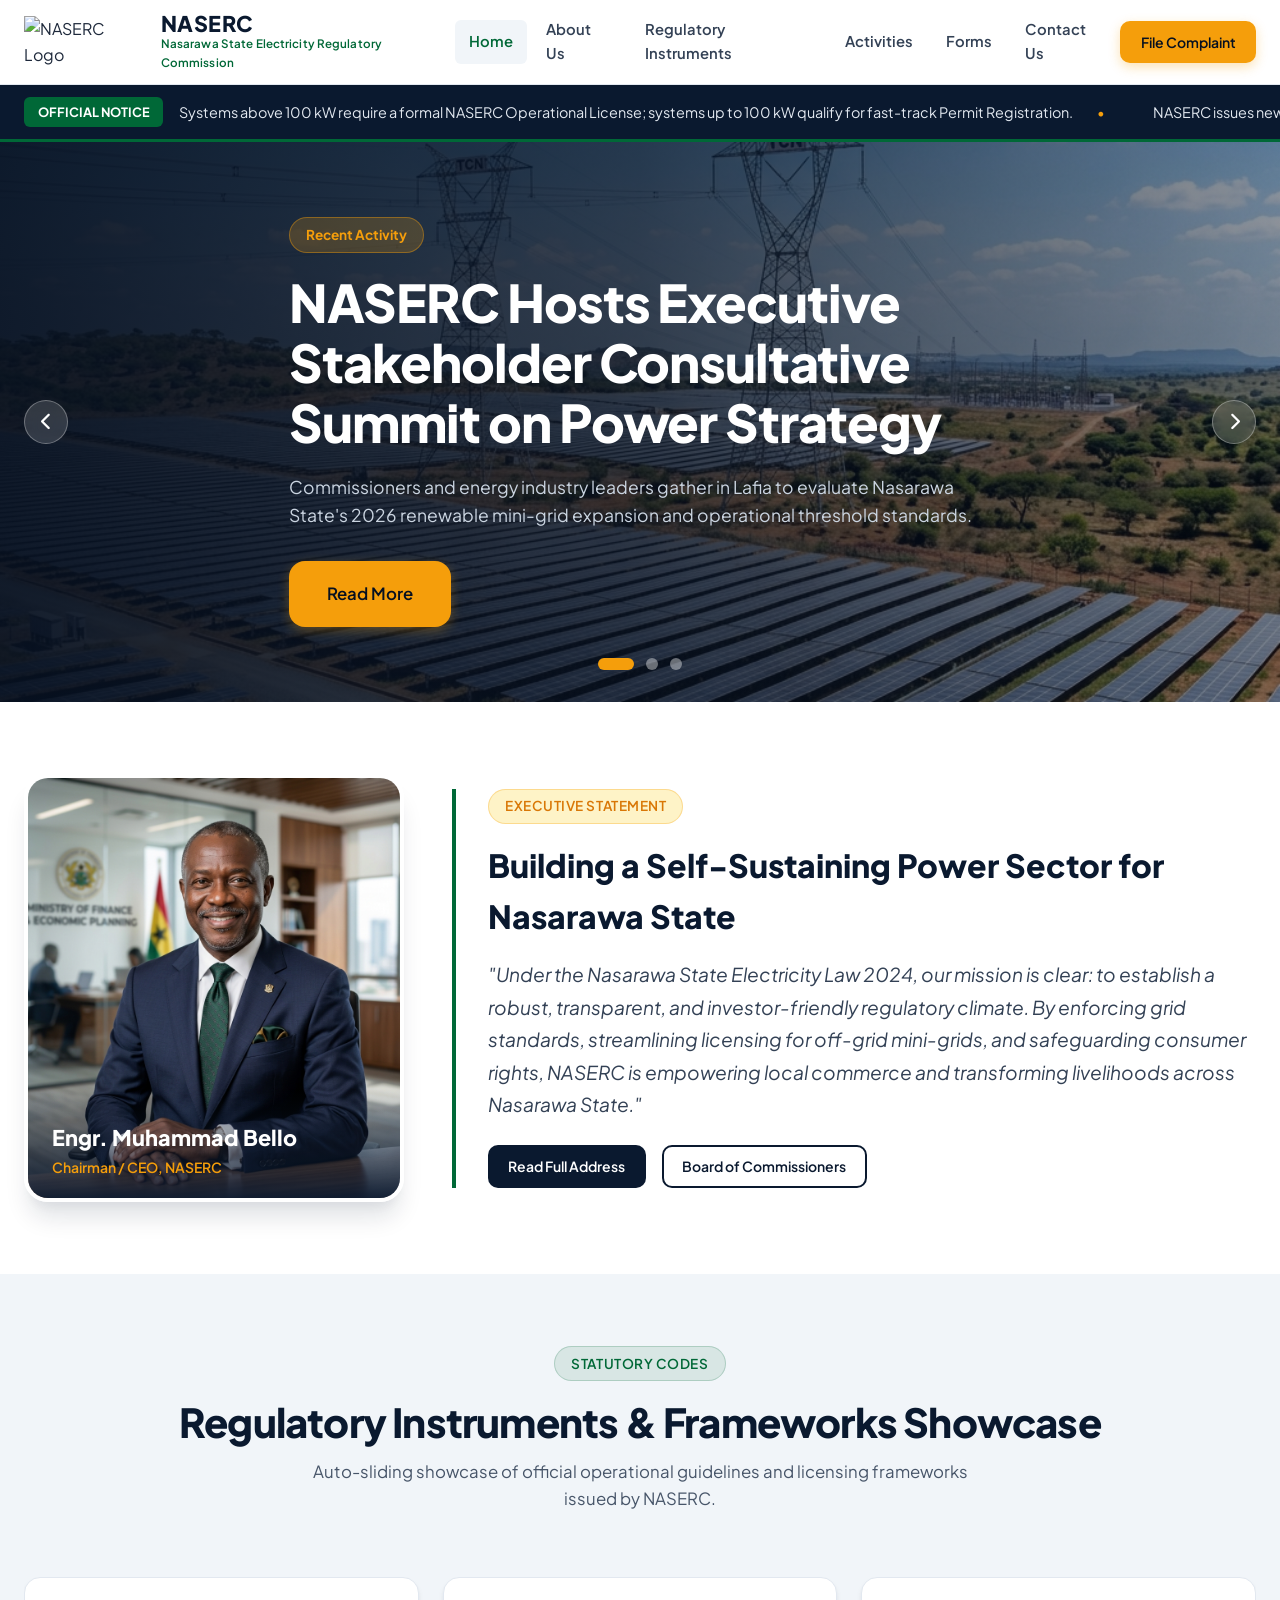
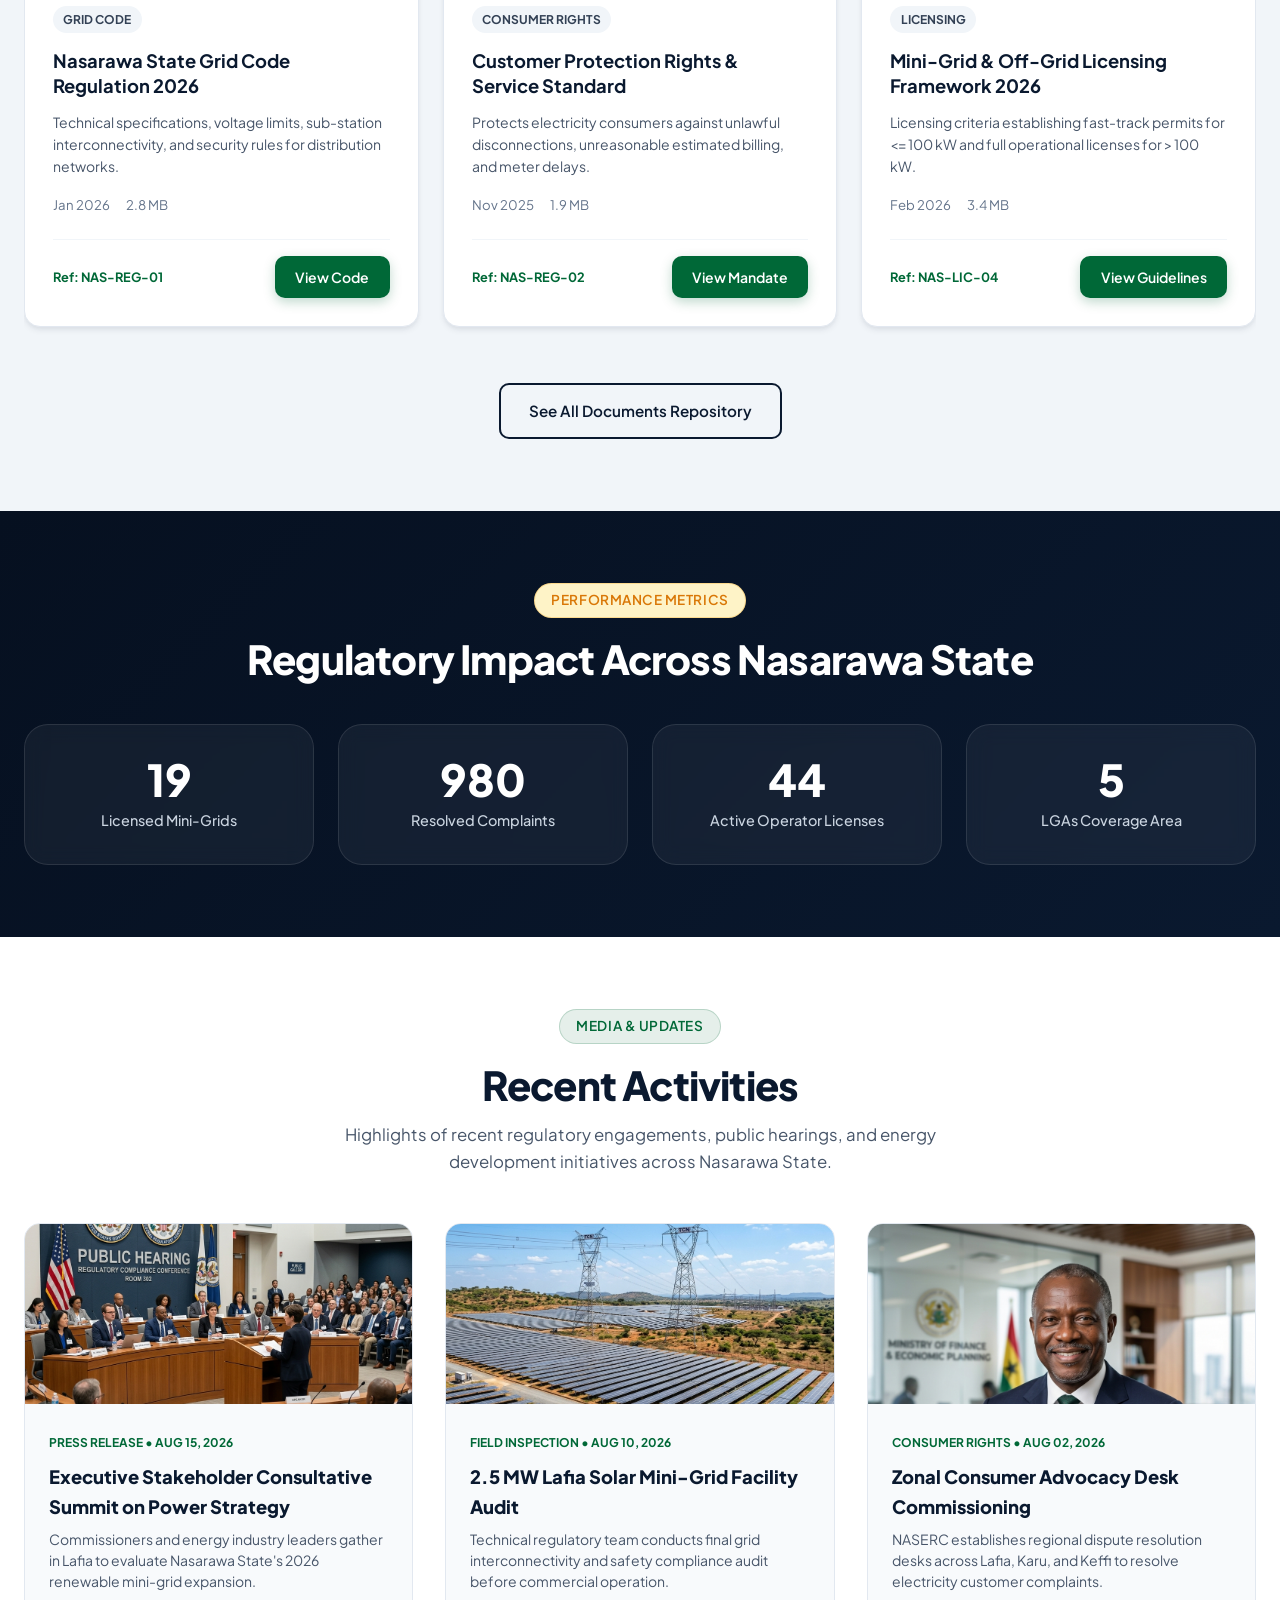
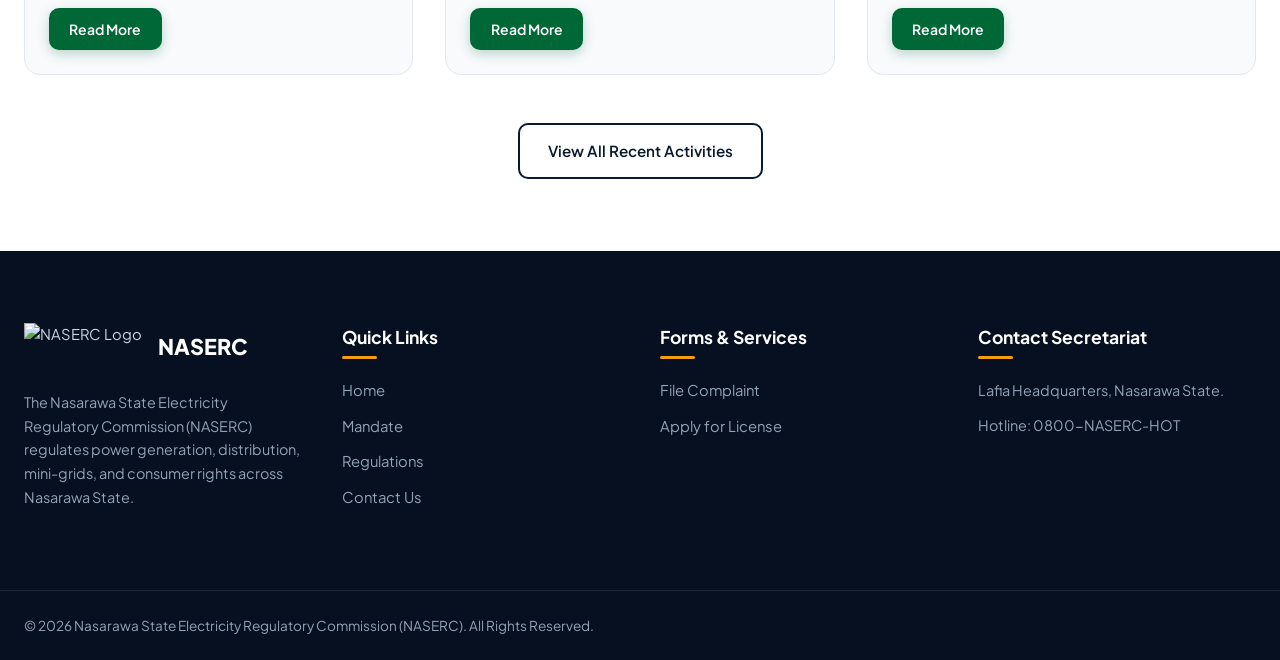
==== commit 042380e3: "new update" ====
--- a/index.html
+++ b/index.html
@@ -22,37 +22,6 @@
 </head>
 <body>
 
-  <!-- Top Bar -->
-  <div class="top-bar">
-    <div class="container top-bar-content">
-      <div class="top-bar-info">
-        <div class="top-bar-item">
-          <i class="fas fa-shield-alt"></i>
-          <span>Nasarawa State Government — Official E-Governance Portal</span>
-        </div>
-        <div class="top-bar-item">
-          <i class="fas fa-phone-alt"></i>
-          <span>Hotline: <strong class="hotline-badge">0800-NASERC-HOT</strong> (+234 803 123 4567)</span>
-        </div>
-        <div class="top-bar-item">
-          <i class="fas fa-envelope"></i>
-          <span>info@naserc.na.gov.ng</span>
-        </div>
-      </div>
-      <div class="top-bar-tools">
-        <div class="quick-search-form">
-          <i class="fas fa-search quick-search-icon"></i>
-          <input type="text" class="quick-search-input" placeholder="Search regulations, laws..." aria-label="Search">
-        </div>
-        <div class="top-bar-links">
-          <a href="#" id="toggleContrastBtn" class="top-bar-link" title="High Contrast Mode"><i class="fas fa-adjust"></i> Contrast</a>
-          <a href="#" id="fontIncreaseBtn" class="top-bar-link" title="Increase Text Size">A+</a>
-          <a href="#" id="fontResetBtn" class="top-bar-link" title="Reset Text Size">A</a>
-        </div>
-      </div>
-    </div>
-  </div>
-
   <!-- Header Navigation -->
   <header class="main-header">
     <div class="container header-inner">
@@ -72,27 +41,27 @@
         <ul class="nav-list">
           <li class="nav-item active"><a href="index.html" class="nav-link">Home</a></li>
           <li class="nav-item">
-            <a href="about.html" class="nav-link">About Us <i class="fas fa-chevron-down arrow"></i></a>
+            <a href="about.html" class="nav-link">About Us</a>
             <ul class="dropdown-menu">
-              <li><a href="about.html#mandate" class="dropdown-item"><i class="fas fa-gavel"></i> Statutory Mandate</a></li>
-              <li><a href="about.html#vision" class="dropdown-item"><i class="fas fa-eye"></i> Vision & Mission</a></li>
-              <li><a href="about.html#governance" class="dropdown-item"><i class="fas fa-sitemap"></i> Governance & Leadership</a></li>
+              <li><a href="about.html#mandate" class="dropdown-item">Statutory Mandate</a></li>
+              <li><a href="about.html#vision" class="dropdown-item">Vision & Mission</a></li>
+              <li><a href="about.html#governance" class="dropdown-item">Governance & Leadership</a></li>
             </ul>
           </li>
           <li class="nav-item">
-            <a href="regulations.html" class="nav-link">Regulatory Instruments <i class="fas fa-chevron-down arrow"></i></a>
+            <a href="regulations.html" class="nav-link">Regulatory Instruments</a>
             <ul class="dropdown-menu">
-              <li><a href="regulations.html?category=regulations" class="dropdown-item"><i class="fas fa-file-contract"></i> Electricity Regulations</a></li>
-              <li><a href="regulations.html?category=licenses" class="dropdown-item"><i class="fas fa-certificate"></i> Licenses & Permits</a></li>
-              <li><a href="regulations.html?category=guidelines" class="dropdown-item"><i class="fas fa-book-open"></i> Codes & Frameworks</a></li>
+              <li><a href="regulations.html?category=regulations" class="dropdown-item">Electricity Regulations</a></li>
+              <li><a href="regulations.html?category=licenses" class="dropdown-item">Licenses & Permits</a></li>
+              <li><a href="regulations.html?category=guidelines" class="dropdown-item">Codes & Frameworks</a></li>
             </ul>
           </li>
           <li class="nav-item"><a href="activities.html" class="nav-link">Activities</a></li>
           <li class="nav-item">
-            <a href="forms.html" class="nav-link">Forms <i class="fas fa-chevron-down arrow"></i></a>
+            <a href="forms.html" class="nav-link">Forms</a>
             <ul class="dropdown-menu">
-              <li><a href="forms.html?tab=complaint" class="dropdown-item"><i class="fas fa-exclamation-circle"></i> Customer Complaint Form</a></li>
-              <li><a href="forms.html?tab=license" class="dropdown-item"><i class="fas fa-calculator"></i> License Estimator & Application</a></li>
+              <li><a href="forms.html?tab=complaint" class="dropdown-item">Customer Complaint Form</a></li>
+              <li><a href="forms.html?tab=license" class="dropdown-item">License Estimator & Application</a></li>
             </ul>
           </li>
           <li class="nav-item"><a href="contact.html" class="nav-link">Contact Us</a></li>
@@ -100,7 +69,7 @@
       </nav>
 
       <div class="header-actions">
-        <a href="forms.html?tab=complaint" class="btn btn-accent btn-sm"><i class="fas fa-paper-plane"></i> File Complaint</a>
+        <a href="forms.html?tab=complaint" class="btn btn-accent btn-sm">File Complaint</a>
         <button class="mobile-nav-toggle" id="mobileNavToggle" aria-label="Toggle Menu"><i class="fas fa-bars"></i></button>
       </div>
     </div>
@@ -109,7 +78,7 @@
   <!-- Live Ticker Bar -->
   <div class="ticker-bar">
     <div class="container ticker-wrapper">
-      <div class="ticker-label"><i class="fas fa-bullhorn"></i> Official Notice</div>
+      <div class="ticker-label">Official Notice</div>
       <div class="ticker-content" id="tickerMarquee">
         <div class="ticker-item">Systems above 100 kW require a formal NASERC Operational License; systems up to 100 kW qualify for fast-track Permit Registration.</div>
         <div class="ticker-item">NASERC issues new Smart Meter Asset Provider guidelines enforcing 14-day installation standards.</div>
@@ -128,12 +97,11 @@
           <img src="assets/images/hero_solar.png" alt="Solar Energy Power Grid" class="hero-slide-bg">
           <div class="hero-slide-overlay"></div>
           <div class="container hero-slide-content">
-            <span class="hero-tag"><i class="fas fa-bolt"></i> State Electricity Powering Nasarawa</span>
-            <h1 class="hero-title">Regulating Clean, Reliable & Sustainable Electricity for Nasarawa State</h1>
-            <p class="hero-description">The Nasarawa State Electricity Regulatory Commission (NASERC) establishes transparent market rules, licenses mini-grids, and safeguards consumer rights across all 13 Local Government Areas.</p>
+            <span class="hero-tag">Recent Activity</span>
+            <h1 class="hero-title">NASERC Hosts Executive Stakeholder Consultative Summit on Power Strategy</h1>
+            <p class="hero-description">Commissioners and energy industry leaders gather in Lafia to evaluate Nasarawa State's 2026 renewable mini-grid expansion and operational threshold standards.</p>
             <div class="hero-actions">
-              <a href="forms.html?tab=license" class="btn btn-accent btn-lg"><i class="fas fa-calculator"></i> Calculate License & Apply</a>
-              <a href="regulations.html" class="btn btn-outline-white btn-lg"><i class="fas fa-file-contract"></i> Explore Regulations</a>
+              <a href="activities.html" class="btn btn-accent btn-lg">Read More</a>
             </div>
           </div>
         </div>
@@ -143,12 +111,11 @@
           <img src="assets/images/stakeholder_hearing.png" alt="Stakeholder Public Hearing" class="hero-slide-bg">
           <div class="hero-slide-overlay"></div>
           <div class="container hero-slide-content">
-            <span class="hero-tag"><i class="fas fa-gavel"></i> Statutory Oversight</span>
-            <h1 class="hero-title">Off-Grid Licensing & 100 kW Capacity Threshold Regulations</h1>
-            <p class="hero-description">Frameworks establishing clear rules: Systems up to 100 kW operate under streamlined permits, while projects exceeding 100 kW receive full regulatory licensing.</p>
+            <span class="hero-tag">Recent Activity</span>
+            <h1 class="hero-title">Commission Finalizes Off-Grid Solar Mini-Grid Regulatory Framework</h1>
+            <p class="hero-description">Standardizing fast-track permit registrations for systems up to 100 kW and statutory operating licenses for projects exceeding 100 kW across all local government areas.</p>
             <div class="hero-actions">
-              <a href="forms.html?tab=license" class="btn btn-accent btn-lg"><i class="fas fa-calculator"></i> Check License Requirements</a>
-              <a href="about.html" class="btn btn-outline-white btn-lg"><i class="fas fa-info-circle"></i> Learn About Mandate</a>
+              <a href="activities.html" class="btn btn-accent btn-lg">Read More</a>
             </div>
           </div>
         </div>
@@ -158,12 +125,11 @@
           <img src="assets/images/hero_solar.png" alt="Consumer Protection Rights" class="hero-slide-bg">
           <div class="hero-slide-overlay"></div>
           <div class="container hero-slide-content">
-            <span class="hero-tag"><i class="fas fa-user-shield"></i> Consumer Advocacy</span>
-            <h1 class="hero-title">Fast-Track Resolution for Consumer Disputes & Metering Issues</h1>
-            <p class="hero-description">Protecting electricity customers against estimated overbilling, wrongful disconnections, and delayed smart meter rollouts in Nasarawa State.</p>
+            <span class="hero-tag">Recent Activity</span>
+            <h1 class="hero-title">Statewide Smart Metering Drive and Consumer Protection Enforcement</h1>
+            <p class="hero-description">Enforcing 14-day meter delivery rules and establishing zonal dispute resolution panels to protect electricity customers against estimated overbilling.</p>
             <div class="hero-actions">
-              <a href="forms.html?tab=complaint" class="btn btn-accent btn-lg"><i class="fas fa-paper-plane"></i> File Consumer Complaint</a>
-              <a href="contact.html" class="btn btn-outline-white btn-lg"><i class="fas fa-headset"></i> Contact Secretariat Desk</a>
+              <a href="activities.html" class="btn btn-accent btn-lg">Read More</a>
             </div>
           </div>
         </div>
@@ -187,22 +153,22 @@
       <div class="container">
         <div class="executive-grid">
           <div class="executive-card">
-            <img src="assets/images/chairman.png" alt="Engr. Dr. Ibrahim A. Abdullahi - Executive Chairman NASERC" class="executive-img">
+            <img src="assets/images/chairman.png" alt="Engr. Muhammad Bello - Chairman/CEO NASERC" class="executive-img">
             <div class="executive-badge-overlay">
-              <div class="executive-name">Engr. Dr. Ibrahim A. Abdullahi</div>
-              <div class="executive-role">Executive Chairman / CEO, NASERC</div>
+              <div class="executive-name">Engr. Muhammad Bello</div>
+              <div class="executive-role">Chairman / CEO, NASERC</div>
             </div>
           </div>
 
           <div class="quote-box">
-            <span class="section-badge gold"><i class="fas fa-user-tie"></i> Executive Statement</span>
+            <span class="section-badge gold">Executive Statement</span>
             <h2 style="font-family: var(--font-heading); font-size: 2rem; font-weight: 800; color: var(--primary-navy); margin-bottom: 1rem;">Building a Self-Sustaining Power Sector for Nasarawa State</h2>
             <blockquote class="executive-quote">
               "Under the Nasarawa State Electricity Law 2024, our mission is clear: to establish a robust, transparent, and investor-friendly regulatory climate. By enforcing grid standards, streamlining licensing for off-grid mini-grids, and safeguarding consumer rights, NASERC is empowering local commerce and transforming livelihoods across Nasarawa State."
             </blockquote>
             <div style="display: flex; gap: 1rem; flex-wrap: wrap;">
-              <button class="btn btn-navy btn-sm" id="readSpeechBtn"><i class="fas fa-book-open"></i> Read Full Address</button>
-              <a href="about.html#governance" class="btn btn-outline btn-sm"><i class="fas fa-users"></i> Board of Commissioners</a>
+              <button class="btn btn-navy btn-sm" id="readSpeechBtn">Read Full Address</button>
+              <a href="about.html#governance" class="btn btn-outline btn-sm">Board of Commissioners</a>
             </div>
           </div>
         </div>
@@ -213,7 +179,7 @@
     <section class="section-padding docs-slider-section">
       <div class="container">
         <div class="section-header text-center">
-          <span class="section-badge"><i class="fas fa-file-contract"></i> Statutory Codes</span>
+          <span class="section-badge">Statutory Codes</span>
           <h2 class="section-title">Regulatory Instruments & Frameworks Showcase</h2>
           <p class="section-subtitle">Auto-sliding showcase of official operational guidelines and licensing frameworks issued by NASERC.</p>
         </div>
@@ -224,72 +190,68 @@
             <!-- Card 1 -->
             <div class="doc-card">
               <div class="doc-header">
-                <div class="doc-icon"><i class="fas fa-network-wired"></i></div>
                 <span class="doc-category-badge">Grid Code</span>
               </div>
               <h3 class="doc-title">Nasarawa State Grid Code Regulation 2026</h3>
               <p style="font-size: 0.875rem; color: var(--slate-600); margin-bottom: 1rem;">Technical specifications, voltage limits, sub-station interconnectivity, and security rules for distribution networks.</p>
               <div class="doc-meta">
-                <span><i class="far fa-calendar-alt"></i> Jan 2026</span>
-                <span><i class="far fa-file-pdf"></i> 2.8 MB</span>
+                <span>Jan 2026</span>
+                <span>2.8 MB</span>
               </div>
               <div class="doc-footer">
                 <span style="font-size: 0.8rem; font-weight: 700; color: var(--primary-green);">Ref: NAS-REG-01</span>
-                <a href="regulations.html" class="btn btn-sm btn-primary"><i class="fas fa-download"></i> View Code</a>
+                <a href="regulations.html" class="btn btn-sm btn-primary">View Code</a>
               </div>
             </div>
 
             <!-- Card 2 -->
             <div class="doc-card">
               <div class="doc-header">
-                <div class="doc-icon"><i class="fas fa-user-shield"></i></div>
                 <span class="doc-category-badge">Consumer Rights</span>
               </div>
               <h3 class="doc-title">Customer Protection Rights & Service Standard</h3>
               <p style="font-size: 0.875rem; color: var(--slate-600); margin-bottom: 1rem;">Protects electricity consumers against unlawful disconnections, unreasonable estimated billing, and meter delays.</p>
               <div class="doc-meta">
-                <span><i class="far fa-calendar-alt"></i> Nov 2025</span>
-                <span><i class="far fa-file-pdf"></i> 1.9 MB</span>
+                <span>Nov 2025</span>
+                <span>1.9 MB</span>
               </div>
               <div class="doc-footer">
                 <span style="font-size: 0.8rem; font-weight: 700; color: var(--primary-green);">Ref: NAS-REG-02</span>
-                <a href="regulations.html" class="btn btn-sm btn-primary"><i class="fas fa-download"></i> View Mandate</a>
+                <a href="regulations.html" class="btn btn-sm btn-primary">View Mandate</a>
               </div>
             </div>
 
             <!-- Card 3 -->
             <div class="doc-card">
               <div class="doc-header">
-                <div class="doc-icon"><i class="fas fa-solar-panel"></i></div>
                 <span class="doc-category-badge">Licensing</span>
               </div>
               <h3 class="doc-title">Mini-Grid & Off-Grid Licensing Framework 2026</h3>
               <p style="font-size: 0.875rem; color: var(--slate-600); margin-bottom: 1rem;">Licensing criteria establishing fast-track permits for <= 100 kW and full operational licenses for > 100 kW.</p>
               <div class="doc-meta">
-                <span><i class="far fa-calendar-alt"></i> Feb 2026</span>
-                <span><i class="far fa-file-pdf"></i> 3.4 MB</span>
+                <span>Feb 2026</span>
+                <span>3.4 MB</span>
               </div>
               <div class="doc-footer">
                 <span style="font-size: 0.8rem; font-weight: 700; color: var(--primary-green);">Ref: NAS-LIC-04</span>
-                <a href="regulations.html" class="btn btn-sm btn-primary"><i class="fas fa-download"></i> View Guidelines</a>
+                <a href="regulations.html" class="btn btn-sm btn-primary">View Guidelines</a>
               </div>
             </div>
 
             <!-- Card 4 -->
             <div class="doc-card">
               <div class="doc-header">
-                <div class="doc-icon"><i class="fas fa-microchip"></i></div>
                 <span class="doc-category-badge">MAP Rules</span>
               </div>
               <h3 class="doc-title">Smart Meter Asset Provider (MAP) Rules</h3>
               <p style="font-size: 0.875rem; color: var(--slate-600); margin-bottom: 1rem;">Standard Operating Procedures for meter installation vendors, speed guarantees, and quality certifications.</p>
               <div class="doc-meta">
-                <span><i class="far fa-calendar-alt"></i> Dec 2025</span>
-                <span><i class="far fa-file-pdf"></i> 2.1 MB</span>
+                <span>Dec 2025</span>
+                <span>2.1 MB</span>
               </div>
               <div class="doc-footer">
                 <span style="font-size: 0.8rem; font-weight: 700; color: var(--primary-green);">Ref: NAS-MAP-03</span>
-                <a href="regulations.html" class="btn btn-sm btn-primary"><i class="fas fa-download"></i> View Document</a>
+                <a href="regulations.html" class="btn btn-sm btn-primary">View Document</a>
               </div>
             </div>
 
@@ -297,7 +259,7 @@
         </div>
 
         <div class="text-center" style="margin-top: 1.5rem;">
-          <a href="regulations.html" class="btn btn-outline"><i class="fas fa-folder-open"></i> See All Documents Repository</a>
+          <a href="regulations.html" class="btn btn-outline">See All Documents Repository</a>
         </div>
       </div>
     </section>
@@ -306,31 +268,27 @@
     <section class="section-padding stats-section">
       <div class="container">
         <div class="section-header text-center" style="margin-bottom: 2.5rem;">
-          <span class="section-badge gold"><i class="fas fa-chart-bar"></i> Performance Metrics</span>
+          <span class="section-badge gold">Performance Metrics</span>
           <h2 class="section-title" style="color: var(--white);">Regulatory Impact Across Nasarawa State</h2>
         </div>
 
         <div class="stats-grid">
           <div class="stat-card">
-            <div class="stat-icon"><i class="fas fa-solar-panel"></i></div>
             <div class="stat-number" data-target="48">0</div>
             <div class="stat-label">Licensed Mini-Grids</div>
           </div>
 
           <div class="stat-card">
-            <div class="stat-icon"><i class="fas fa-user-check"></i></div>
             <div class="stat-number" data-target="2450">0</div>
             <div class="stat-label">Resolved Complaints</div>
           </div>
 
           <div class="stat-card">
-            <div class="stat-icon"><i class="fas fa-certificate"></i></div>
             <div class="stat-number" data-target="112">0</div>
             <div class="stat-label">Active Operator Licenses</div>
           </div>
 
           <div class="stat-card">
-            <div class="stat-icon"><i class="fas fa-map-marked-alt"></i></div>
             <div class="stat-number" data-target="13">0</div>
             <div class="stat-label">LGAs Coverage Area</div>
           </div>
@@ -338,50 +296,64 @@
       </div>
     </section>
 
-    <!-- Quick Access Services & Licensee Verifier -->
+    <!-- Recent Activities Section -->
     <section class="section-padding quick-services-section">
       <div class="container">
         <div class="section-header text-center">
-          <span class="section-badge"><i class="fas fa-th-large"></i> E-Services</span>
-          <h2 class="section-title">Direct E-Governance Portals</h2>
-          <p class="section-subtitle">Access core regulatory services, dispute resolution desks, and licensing estimation online.</p>
+          <span class="section-badge">Media & Updates</span>
+          <h2 class="section-title">Recent Activities</h2>
+          <p class="section-subtitle">Highlights of recent regulatory engagements, public hearings, and energy development initiatives across Nasarawa State.</p>
         </div>
 
         <div class="services-grid">
-          <div class="service-card">
-            <div class="service-icon-box"><i class="fas fa-paper-plane"></i></div>
-            <h3 class="service-title">File Consumer Complaint</h3>
-            <p class="service-desc">Lodge disputes regarding overbilling, transformer issues, meter installation delays, or service disconnections.</p>
-            <a href="forms.html?tab=complaint" class="btn btn-sm btn-primary"><i class="fas fa-arrow-right"></i> File Complaint</a>
-          </div>
-
-          <div class="service-card gold">
-            <div class="service-icon-box"><i class="fas fa-calculator"></i></div>
-            <h3 class="service-title">License & Permit Fee Estimator</h3>
-            <p class="service-desc">Check whether your proposed power generation requires a Permit (<= 100 kW) or Full License (> 100 kW) and calculate fees.</p>
-            <a href="forms.html?tab=license" class="btn btn-sm btn-accent"><i class="fas fa-calculator"></i> Launch Calculator</a>
-          </div>
-
-          <div class="service-card">
-            <div class="service-icon-box"><i class="fas fa-search-location"></i></div>
-            <h3 class="service-title">Track Complaint Status</h3>
-            <p class="service-desc">Enter your complaint reference ID (e.g. NAS-CMP-2026-XXXX) to check the real-time resolution status of your filing.</p>
-            <button class="btn btn-sm btn-outline" id="trackComplaintModalBtn"><i class="fas fa-search"></i> Track Status</button>
-          </div>
-        </div>
-
-        <!-- Licensee Verifier Widget Box -->
-        <div class="verifier-box">
-          <span class="section-badge gold"><i class="fas fa-shield-alt"></i> Official Verification</span>
-          <h3 style="font-family: var(--font-heading); font-size: 1.5rem; font-weight: 800; color: var(--primary-navy); margin-top: 0.5rem;">Verify Licensed Power Operator or Mini-Grid</h3>
-          <p style="color: var(--slate-600); max-width: 600px; margin: 0.5rem auto 0 auto; font-size: 0.9rem;">
-            Verify whether an electricity developer or mini-grid operator holds a valid NASERC License or Permit in Nasarawa State.
-          </p>
-
-          <form class="verifier-form" id="licenseeVerifyForm">
-            <input type="text" class="verifier-input" id="verifierQuery" placeholder="Enter License Ref (e.g., NAS-LIC-2026-04) or Company Name..." required>
-            <button type="submit" class="btn btn-primary"><i class="fas fa-search"></i> Verify License</button>
-          </form>
+          <!-- Activity Demo Card 1 -->
+          <div class="service-card" style="padding: 0; overflow: hidden; display: flex; flex-direction: column;">
+            <img src="assets/images/stakeholder_hearing.png" alt="Stakeholder Consultation" style="width: 100%; height: 180px; object-fit: cover;">
+            <div style="padding: 1.5rem; flex-grow: 1; display: flex; flex-direction: column; justify-content: space-between;">
+              <div>
+                <span style="font-size: 0.75rem; font-weight: 700; color: var(--primary-green); text-transform: uppercase;">Press Release • Aug 15, 2026</span>
+                <h3 style="font-family: var(--font-heading); font-size: 1.15rem; font-weight: 800; color: var(--primary-navy); margin: 0.5rem 0;">Executive Stakeholder Consultative Summit on Power Strategy</h3>
+                <p style="font-size: 0.875rem; color: var(--slate-600); margin-bottom: 1rem; line-height: 1.5;">Commissioners and energy industry leaders gather in Lafia to evaluate Nasarawa State's 2026 renewable mini-grid expansion.</p>
+              </div>
+              <div>
+                <a href="activities.html" class="btn btn-sm btn-primary">Read More</a>
+              </div>
+            </div>
+          </div>
+
+          <!-- Activity Demo Card 2 -->
+          <div class="service-card" style="padding: 0; overflow: hidden; display: flex; flex-direction: column;">
+            <img src="assets/images/hero_solar.png" alt="Solar Facility Commissioning" style="width: 100%; height: 180px; object-fit: cover;">
+            <div style="padding: 1.5rem; flex-grow: 1; display: flex; flex-direction: column; justify-content: space-between;">
+              <div>
+                <span style="font-size: 0.75rem; font-weight: 700; color: var(--primary-green); text-transform: uppercase;">Field Inspection • Aug 10, 2026</span>
+                <h3 style="font-family: var(--font-heading); font-size: 1.15rem; font-weight: 800; color: var(--primary-navy); margin: 0.5rem 0;">2.5 MW Lafia Solar Mini-Grid Facility Audit</h3>
+                <p style="font-size: 0.875rem; color: var(--slate-600); margin-bottom: 1rem; line-height: 1.5;">Technical regulatory team conducts final grid interconnectivity and safety compliance audit before commercial operation.</p>
+              </div>
+              <div>
+                <a href="activities.html" class="btn btn-sm btn-primary">Read More</a>
+              </div>
+            </div>
+          </div>
+
+          <!-- Activity Demo Card 3 -->
+          <div class="service-card" style="padding: 0; overflow: hidden; display: flex; flex-direction: column;">
+            <img src="assets/images/chairman.png" alt="Consumer Advocacy Desk" style="width: 100%; height: 180px; object-fit: cover; object-position: top;">
+            <div style="padding: 1.5rem; flex-grow: 1; display: flex; flex-direction: column; justify-content: space-between;">
+              <div>
+                <span style="font-size: 0.75rem; font-weight: 700; color: var(--primary-green); text-transform: uppercase;">Consumer Rights • Aug 02, 2026</span>
+                <h3 style="font-family: var(--font-heading); font-size: 1.15rem; font-weight: 800; color: var(--primary-navy); margin: 0.5rem 0;">Zonal Consumer Advocacy Desk Commissioning</h3>
+                <p style="font-size: 0.875rem; color: var(--slate-600); margin-bottom: 1rem; line-height: 1.5;">NASERC establishes regional dispute resolution desks across Lafia, Karu, and Keffi to resolve electricity customer complaints.</p>
+              </div>
+              <div>
+                <a href="activities.html" class="btn btn-sm btn-primary">Read More</a>
+              </div>
+            </div>
+          </div>
+        </div>
+
+        <div class="text-center" style="margin-top: 2rem;">
+          <a href="activities.html" class="btn btn-outline">View All Recent Activities</a>
         </div>
 
       </div>
@@ -405,29 +377,30 @@
           <div>
             <h4 class="footer-heading">Quick Links</h4>
             <ul class="footer-links">
-              <li><a href="index.html" class="footer-link"><i class="fas fa-chevron-right"></i> Home</a></li>
-              <li><a href="about.html" class="footer-link"><i class="fas fa-chevron-right"></i> Mandate</a></li>
-              <li><a href="regulations.html" class="footer-link"><i class="fas fa-chevron-right"></i> Regulations</a></li>
-              <li><a href="contact.html" class="footer-link"><i class="fas fa-chevron-right"></i> Contact Us</a></li>
+              <li><a href="index.html" class="footer-link">Home</a></li>
+              <li><a href="about.html" class="footer-link">Mandate</a></li>
+              <li><a href="regulations.html" class="footer-link">Regulations</a></li>
+              <li><a href="contact.html" class="footer-link">Contact Us</a></li>
             </ul>
           </div>
           <div>
             <h4 class="footer-heading">Forms & Services</h4>
             <ul class="footer-links">
-              <li><a href="forms.html?tab=complaint" class="footer-link"><i class="fas fa-chevron-right"></i> File Complaint</a></li>
-              <li><a href="forms.html?tab=license" class="footer-link"><i class="fas fa-chevron-right"></i> Apply for License</a></li>
+              <li><a href="forms.html?tab=complaint" class="footer-link">File Complaint</a></li>
+              <li><a href="forms.html?tab=license" class="footer-link">Apply for License</a></li>
             </ul>
           </div>
           <div>
             <h4 class="footer-heading">Contact Secretariat</h4>
             <ul class="footer-links">
-              <li style="color: var(--slate-400); font-size: 0.9rem;"><i class="fas fa-map-marker-alt" style="color: var(--accent-gold); margin-right: 0.5rem;"></i> Lafia Headquarters, Nasarawa State.</li>
-              <li style="color: var(--slate-400); font-size: 0.9rem;"><i class="fas fa-phone" style="color: var(--accent-gold); margin-right: 0.5rem;"></i> Hotline: 0800-NASERC-HOT</li>
+              <li style="color: var(--slate-400); font-size: 0.9rem;">Lafia Headquarters, Nasarawa State.</li>
+              <li style="color: var(--slate-400); font-size: 0.9rem;">Hotline: 0800-NASERC-HOT</li>
             </ul>
           </div>
         </div>
       </div>
     </div>
+
     <div class="footer-bottom">
       <div class="container footer-bottom-content">
         <div>&copy; 2026 Nasarawa State Electricity Regulatory Commission (NASERC). All Rights Reserved.</div>
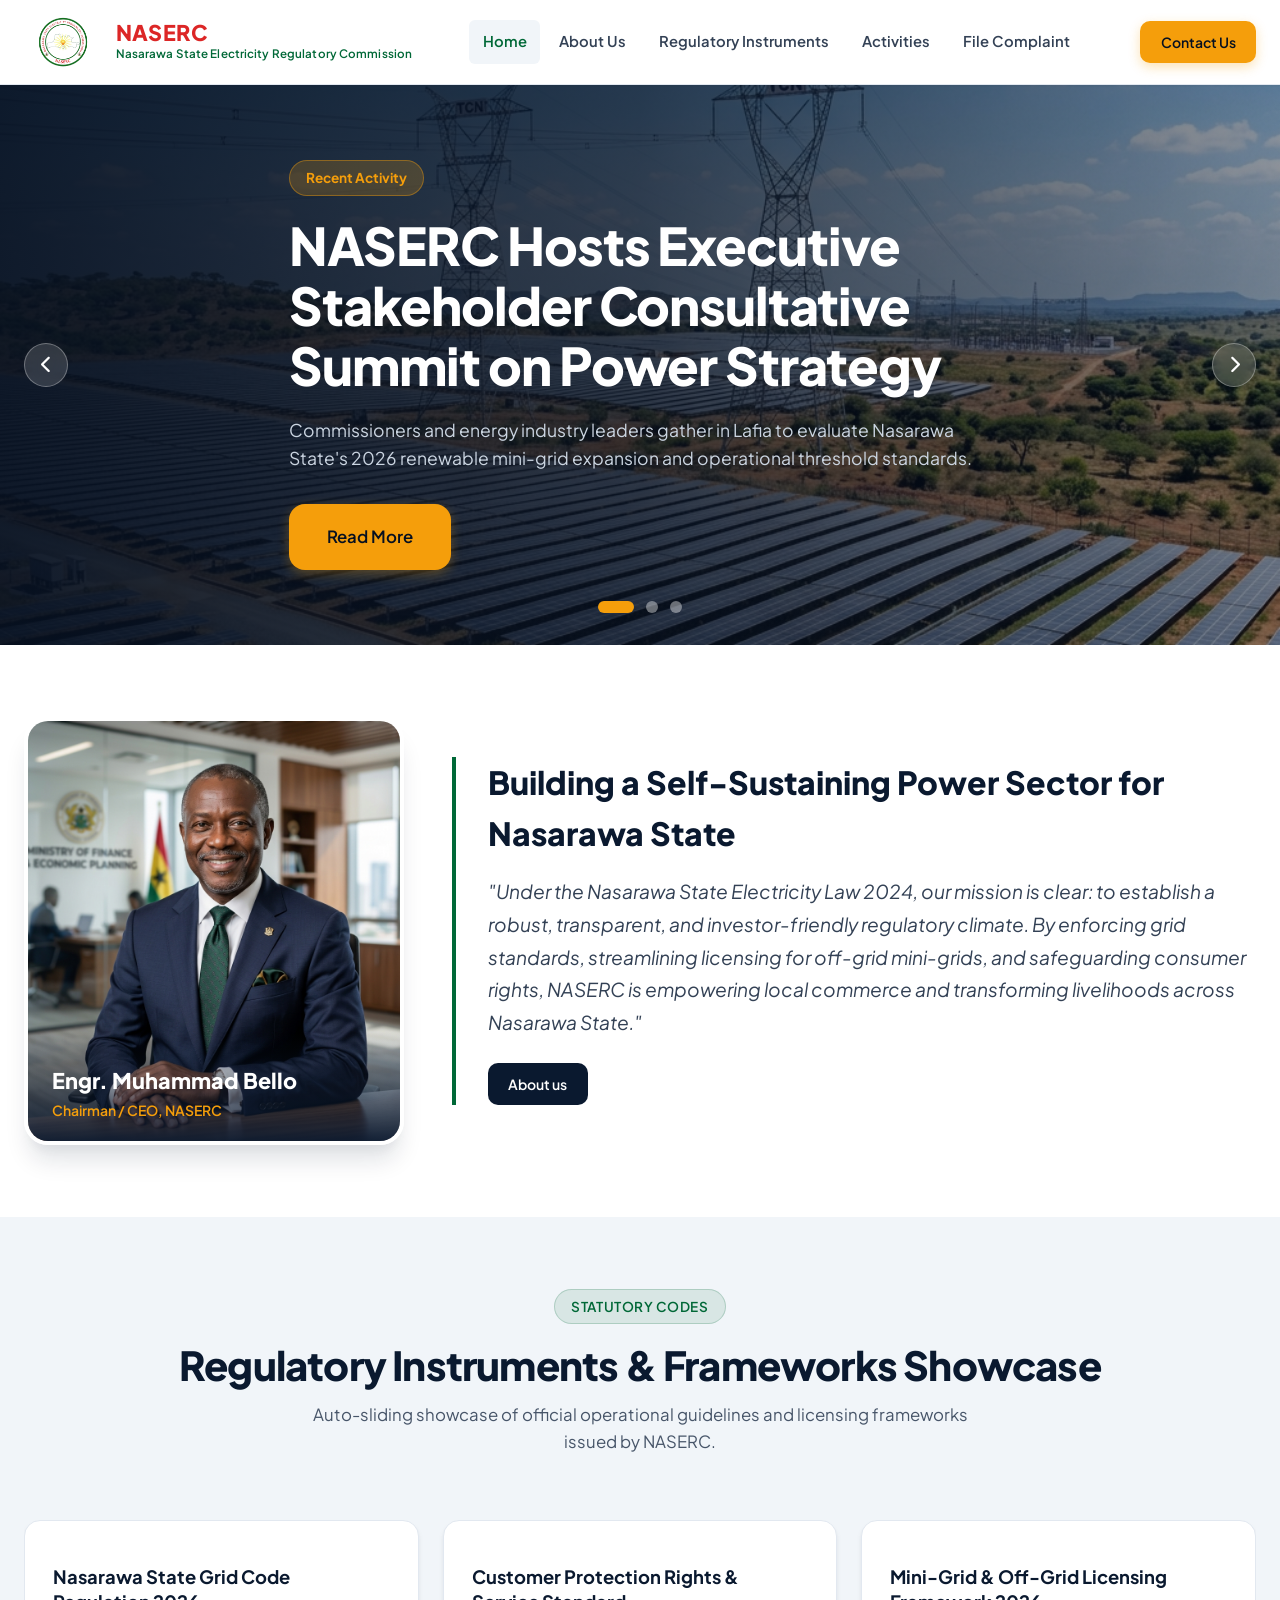
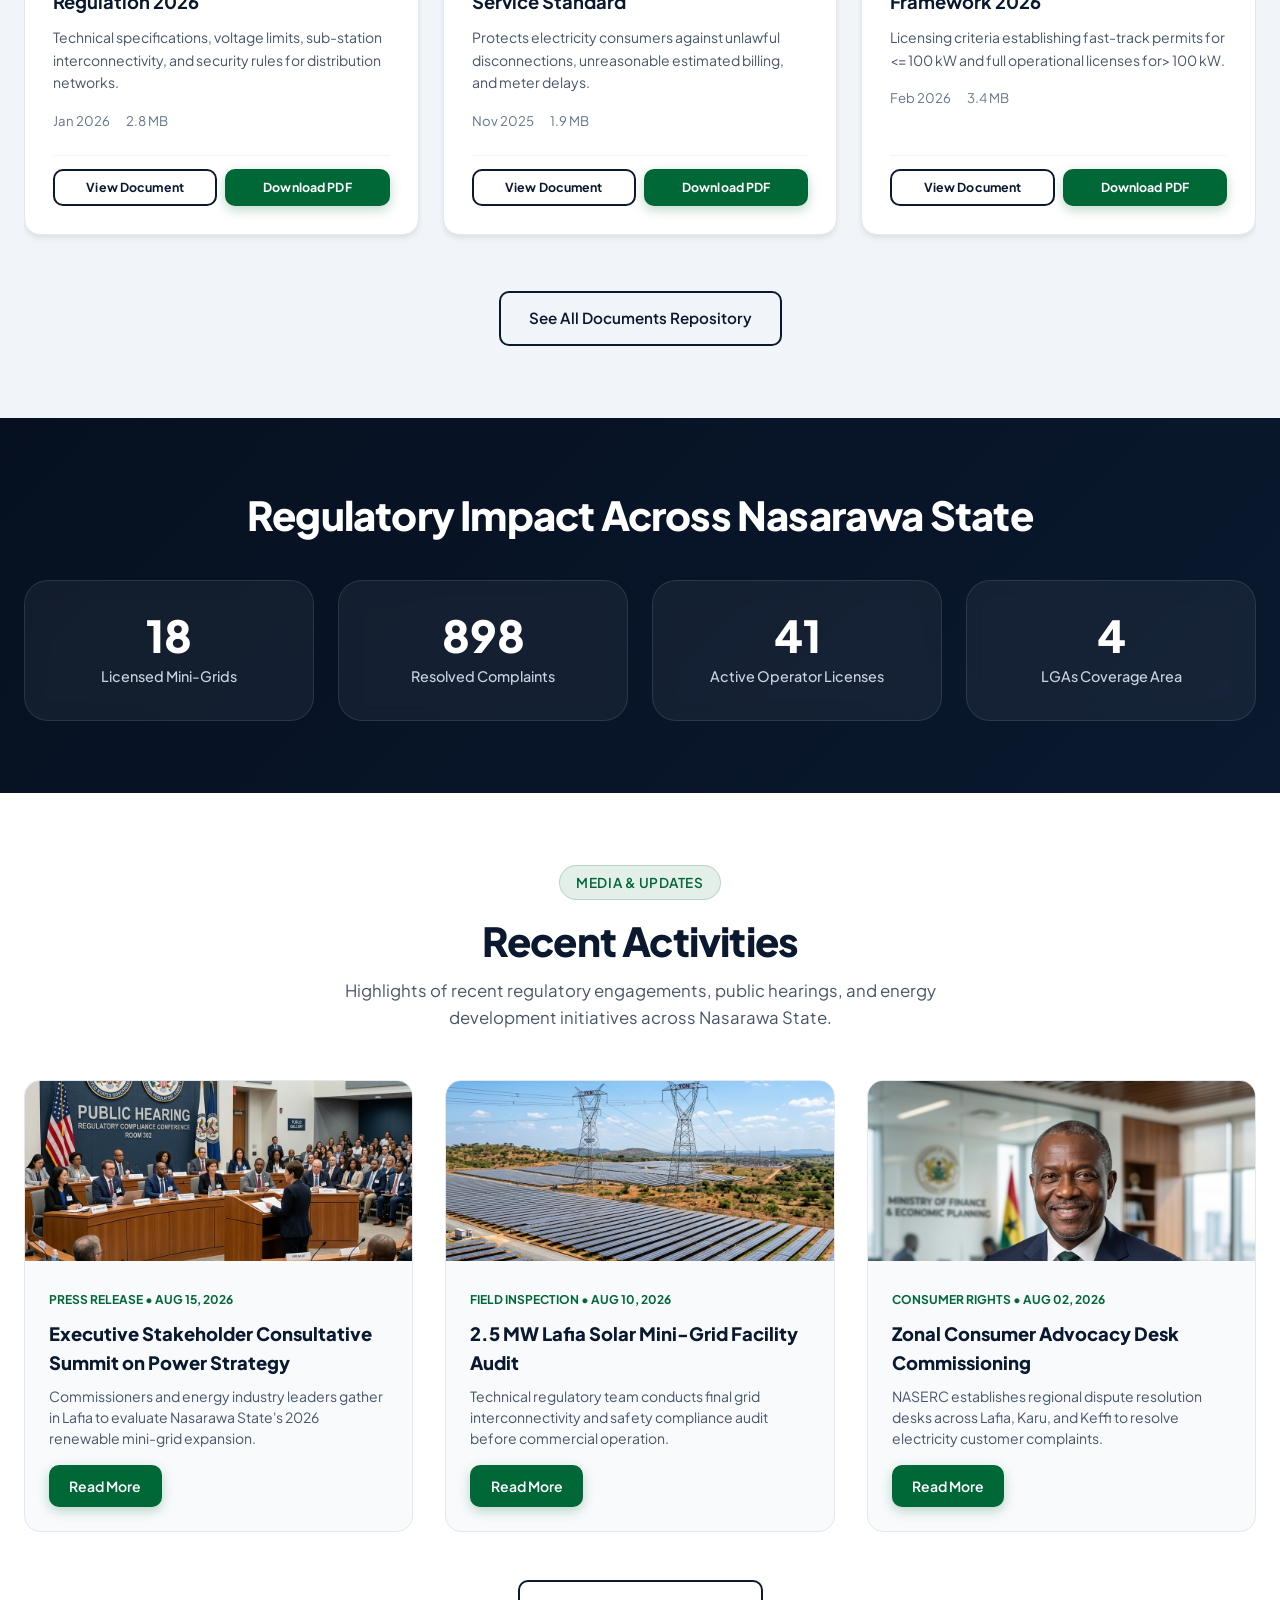
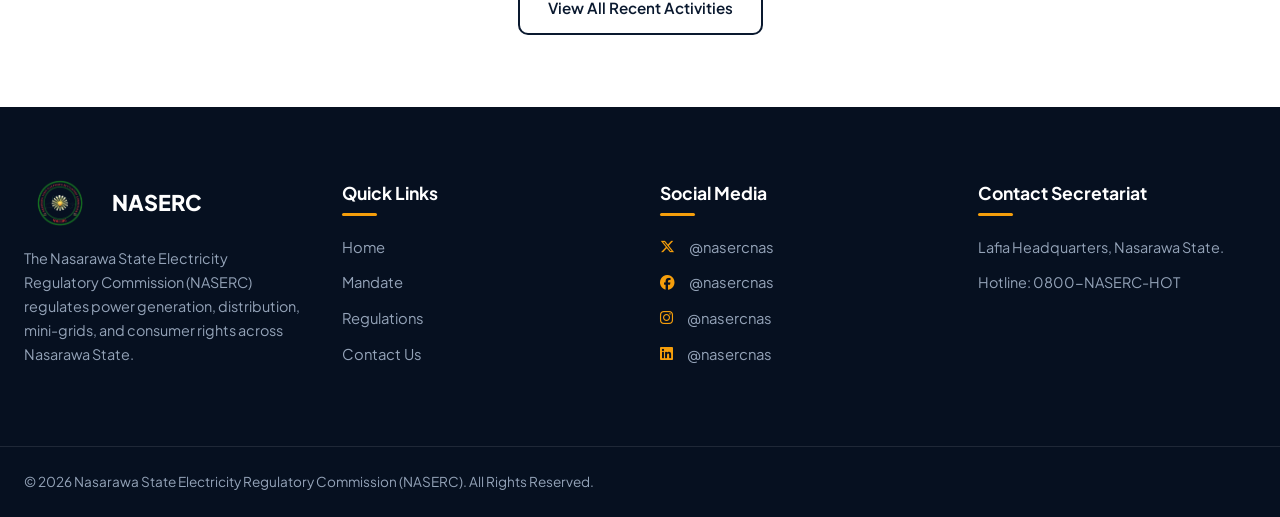
==== commit e0a39a21: "demo ready" ====
--- a/index.html
+++ b/index.html
@@ -1,18 +1,22 @@
 <!DOCTYPE html>
 <html lang="en">
+
 <head>
   <meta charset="UTF-8">
   <meta name="viewport" content="width=device-width, initial-scale=1.0">
   <title>Nasarawa State Electricity Regulatory Commission (NASERC) | Official Civic Portal</title>
-  <meta name="description" content="Official website of the Nasarawa State Electricity Regulatory Commission. Regulating electricity generation, distribution, off-grid mini-grids, and consumer rights.">
+  <meta name="description"
+    content="Official website of the Nasarawa State Electricity Regulatory Commission. Regulating electricity generation, distribution, off-grid mini-grids, and consumer rights.">
 
   <!-- Favicon -->
-  <link rel="icon" href="https://naserc.na.gov.ng/logo.png" type="image/png">
+  <link rel="icon" href="assets/images/logo.png" type="image/png">
 
   <!-- Google Fonts -->
   <link rel="preconnect" href="https://fonts.googleapis.com">
   <link rel="preconnect" href="https://fonts.gstatic.com" crossorigin>
-  <link href="https://fonts.googleapis.com/css2?family=Inter:wght@400;500;600;700&family=Plus+Jakarta+Sans:wght@400;500;600;700;800&display=swap" rel="stylesheet">
+  <link
+    href="https://fonts.googleapis.com/css2?family=Inter:wght@400;500;600;700&family=Plus+Jakarta+Sans:wght@400;500;600;700;800&display=swap"
+    rel="stylesheet">
 
   <!-- Font Awesome Icons -->
   <link rel="stylesheet" href="https://cdnjs.cloudflare.com/ajax/libs/font-awesome/6.5.1/css/all.min.css">
@@ -20,6 +24,7 @@
   <!-- Core Stylesheet -->
   <link rel="stylesheet" href="css/styles.css">
 </head>
+
 <body>
 
   <!-- Header Navigation -->
@@ -28,7 +33,7 @@
       <div class="brand-wrapper">
         <a href="index.html" class="brand-logo-link">
           <div class="logo-badge-container">
-            <img src="https://naserc.na.gov.ng/logo.png" alt="NASERC Logo" class="logo-img">
+            <img src="assets/images/logo.png" alt="NASERC Logo" class="logo-img">
           </div>
           <div class="brand-text">
             <span class="brand-acronym">NASERC</span>
@@ -53,39 +58,20 @@
             <ul class="dropdown-menu">
               <li><a href="regulations.html?category=regulations" class="dropdown-item">Electricity Regulations</a></li>
               <li><a href="regulations.html?category=licenses" class="dropdown-item">Licenses & Permits</a></li>
-              <li><a href="regulations.html?category=guidelines" class="dropdown-item">Codes & Frameworks</a></li>
             </ul>
           </li>
           <li class="nav-item"><a href="activities.html" class="nav-link">Activities</a></li>
-          <li class="nav-item">
-            <a href="forms.html" class="nav-link">Forms</a>
-            <ul class="dropdown-menu">
-              <li><a href="forms.html?tab=complaint" class="dropdown-item">Customer Complaint Form</a></li>
-              <li><a href="forms.html?tab=license" class="dropdown-item">License Estimator & Application</a></li>
-            </ul>
-          </li>
-          <li class="nav-item"><a href="contact.html" class="nav-link">Contact Us</a></li>
+          <li class="nav-item"><a href="forms.html?tab=complaint" class="nav-link">File Complaint</a></li>
         </ul>
       </nav>
 
       <div class="header-actions">
-        <a href="forms.html?tab=complaint" class="btn btn-accent btn-sm">File Complaint</a>
-        <button class="mobile-nav-toggle" id="mobileNavToggle" aria-label="Toggle Menu"><i class="fas fa-bars"></i></button>
+        <a href="contact.html" class="btn btn-accent btn-sm">Contact Us</a>
+        <button class="mobile-nav-toggle" id="mobileNavToggle" aria-label="Toggle Menu"><i
+            class="fas fa-bars"></i></button>
       </div>
     </div>
   </header>
-
-  <!-- Live Ticker Bar -->
-  <div class="ticker-bar">
-    <div class="container ticker-wrapper">
-      <div class="ticker-label">Official Notice</div>
-      <div class="ticker-content" id="tickerMarquee">
-        <div class="ticker-item">Systems above 100 kW require a formal NASERC Operational License; systems up to 100 kW qualify for fast-track Permit Registration.</div>
-        <div class="ticker-item">NASERC issues new Smart Meter Asset Provider guidelines enforcing 14-day installation standards.</div>
-        <div class="ticker-item">2.5MW Lafia Solar Mini-Grid Facility commissioned for commercial clusters.</div>
-      </div>
-    </div>
-  </div>
 
   <main>
     <!-- Hero Slider Section -->
@@ -99,7 +85,8 @@
           <div class="container hero-slide-content">
             <span class="hero-tag">Recent Activity</span>
             <h1 class="hero-title">NASERC Hosts Executive Stakeholder Consultative Summit on Power Strategy</h1>
-            <p class="hero-description">Commissioners and energy industry leaders gather in Lafia to evaluate Nasarawa State's 2026 renewable mini-grid expansion and operational threshold standards.</p>
+            <p class="hero-description">Commissioners and energy industry leaders gather in Lafia to evaluate Nasarawa
+              State's 2026 renewable mini-grid expansion and operational threshold standards.</p>
             <div class="hero-actions">
               <a href="activities.html" class="btn btn-accent btn-lg">Read More</a>
             </div>
@@ -113,7 +100,8 @@
           <div class="container hero-slide-content">
             <span class="hero-tag">Recent Activity</span>
             <h1 class="hero-title">Commission Finalizes Off-Grid Solar Mini-Grid Regulatory Framework</h1>
-            <p class="hero-description">Standardizing fast-track permit registrations for systems up to 100 kW and statutory operating licenses for projects exceeding 100 kW across all local government areas.</p>
+            <p class="hero-description">Standardizing fast-track permit registrations for systems up to 100 kW and
+              statutory operating licenses for projects exceeding 100 kW across all local government areas.</p>
             <div class="hero-actions">
               <a href="activities.html" class="btn btn-accent btn-lg">Read More</a>
             </div>
@@ -127,7 +115,8 @@
           <div class="container hero-slide-content">
             <span class="hero-tag">Recent Activity</span>
             <h1 class="hero-title">Statewide Smart Metering Drive and Consumer Protection Enforcement</h1>
-            <p class="hero-description">Enforcing 14-day meter delivery rules and establishing zonal dispute resolution panels to protect electricity customers against estimated overbilling.</p>
+            <p class="hero-description">Enforcing 14-day meter delivery rules and establishing zonal dispute resolution
+              panels to protect electricity customers against estimated overbilling.</p>
             <div class="hero-actions">
               <a href="activities.html" class="btn btn-accent btn-lg">Read More</a>
             </div>
@@ -137,8 +126,10 @@
       </div>
 
       <!-- Slider Nav Controls -->
-      <button class="slider-arrow prev" id="sliderPrevBtn" aria-label="Previous Slide"><i class="fas fa-chevron-left"></i></button>
-      <button class="slider-arrow next" id="sliderNextBtn" aria-label="Next Slide"><i class="fas fa-chevron-right"></i></button>
+      <button class="slider-arrow prev" id="sliderPrevBtn" aria-label="Previous Slide"><i
+          class="fas fa-chevron-left"></i></button>
+      <button class="slider-arrow next" id="sliderNextBtn" aria-label="Next Slide"><i
+          class="fas fa-chevron-right"></i></button>
 
       <!-- Indicators -->
       <div class="slider-indicators" id="sliderIndicators">
@@ -153,7 +144,8 @@
       <div class="container">
         <div class="executive-grid">
           <div class="executive-card">
-            <img src="assets/images/chairman.png" alt="Engr. Muhammad Bello - Chairman/CEO NASERC" class="executive-img">
+            <img src="assets/images/chairman.png" alt="Engr. Muhammad Bello - Chairman/CEO NASERC"
+              class="executive-img">
             <div class="executive-badge-overlay">
               <div class="executive-name">Engr. Muhammad Bello</div>
               <div class="executive-role">Chairman / CEO, NASERC</div>
@@ -161,14 +153,19 @@
           </div>
 
           <div class="quote-box">
-            <span class="section-badge gold">Executive Statement</span>
-            <h2 style="font-family: var(--font-heading); font-size: 2rem; font-weight: 800; color: var(--primary-navy); margin-bottom: 1rem;">Building a Self-Sustaining Power Sector for Nasarawa State</h2>
+            <!-- <span class="section-badge gold">Executive Statement</span> -->
+            <h2
+              style="font-family: var(--font-heading); font-size: 2rem; font-weight: 800; color: var(--primary-navy); margin-bottom: 1rem;">
+              Building a Self-Sustaining Power Sector for Nasarawa State</h2>
             <blockquote class="executive-quote">
-              "Under the Nasarawa State Electricity Law 2024, our mission is clear: to establish a robust, transparent, and investor-friendly regulatory climate. By enforcing grid standards, streamlining licensing for off-grid mini-grids, and safeguarding consumer rights, NASERC is empowering local commerce and transforming livelihoods across Nasarawa State."
+              "Under the Nasarawa State Electricity Law 2024, our mission is clear: to establish a robust, transparent,
+              and investor-friendly regulatory climate. By enforcing grid standards, streamlining licensing for off-grid
+              mini-grids, and safeguarding consumer rights, NASERC is empowering local commerce and transforming
+              livelihoods across Nasarawa State."
             </blockquote>
             <div style="display: flex; gap: 1rem; flex-wrap: wrap;">
-              <button class="btn btn-navy btn-sm" id="readSpeechBtn">Read Full Address</button>
-              <a href="about.html#governance" class="btn btn-outline btn-sm">Board of Commissioners</a>
+              <button class="btn btn-navy btn-sm" id="readSpeechBtn">About us</button>
+              <!-- <a href="about.html#governance" class="btn btn-outline btn-sm">Board of Commissioners</a> -->
             </div>
           </div>
         </div>
@@ -181,7 +178,8 @@
         <div class="section-header text-center">
           <span class="section-badge">Statutory Codes</span>
           <h2 class="section-title">Regulatory Instruments & Frameworks Showcase</h2>
-          <p class="section-subtitle">Auto-sliding showcase of official operational guidelines and licensing frameworks issued by NASERC.</p>
+          <p class="section-subtitle">Auto-sliding showcase of official operational guidelines and licensing frameworks
+            issued by NASERC.</p>
         </div>
 
         <div class="docs-slider-wrapper">
@@ -189,69 +187,81 @@
 
             <!-- Card 1 -->
             <div class="doc-card">
-              <div class="doc-header">
-                <span class="doc-category-badge">Grid Code</span>
-              </div>
+              <div class="doc-header"></div>
               <h3 class="doc-title">Nasarawa State Grid Code Regulation 2026</h3>
-              <p style="font-size: 0.875rem; color: var(--slate-600); margin-bottom: 1rem;">Technical specifications, voltage limits, sub-station interconnectivity, and security rules for distribution networks.</p>
+              <p style="font-size: 0.875rem; color: var(--slate-600); margin-bottom: 1rem;">Technical specifications,
+                voltage limits, sub-station interconnectivity, and security rules for distribution networks.</p>
               <div class="doc-meta">
                 <span>Jan 2026</span>
                 <span>2.8 MB</span>
               </div>
               <div class="doc-footer">
-                <span style="font-size: 0.8rem; font-weight: 700; color: var(--primary-green);">Ref: NAS-REG-01</span>
-                <a href="regulations.html" class="btn btn-sm btn-primary">View Code</a>
+                <button class="btn btn-sm btn-outline view-doc-btn"
+                  data-doc-title="Nasarawa State Grid Code Regulation 2026"
+                  data-doc-desc="Technical specifications, voltage limits, sub-station interconnectivity, and security rules for distribution networks.">View
+                  Document</button>
+                <button class="btn btn-sm btn-primary download-doc-btn"
+                  data-doc-title="Nasarawa State Grid Code Regulation 2026">Download PDF</button>
               </div>
             </div>
 
             <!-- Card 2 -->
             <div class="doc-card">
-              <div class="doc-header">
-                <span class="doc-category-badge">Consumer Rights</span>
-              </div>
+              <div class="doc-header"></div>
               <h3 class="doc-title">Customer Protection Rights & Service Standard</h3>
-              <p style="font-size: 0.875rem; color: var(--slate-600); margin-bottom: 1rem;">Protects electricity consumers against unlawful disconnections, unreasonable estimated billing, and meter delays.</p>
+              <p style="font-size: 0.875rem; color: var(--slate-600); margin-bottom: 1rem;">Protects electricity
+                consumers against unlawful disconnections, unreasonable estimated billing, and meter delays.</p>
               <div class="doc-meta">
                 <span>Nov 2025</span>
                 <span>1.9 MB</span>
               </div>
               <div class="doc-footer">
-                <span style="font-size: 0.8rem; font-weight: 700; color: var(--primary-green);">Ref: NAS-REG-02</span>
-                <a href="regulations.html" class="btn btn-sm btn-primary">View Mandate</a>
+                <button class="btn btn-sm btn-outline view-doc-btn"
+                  data-doc-title="Customer Protection Rights & Service Standard"
+                  data-doc-desc="Protects electricity consumers against unlawful disconnections, unreasonable estimated billing, and meter delays.">View
+                  Document</button>
+                <button class="btn btn-sm btn-primary download-doc-btn"
+                  data-doc-title="Customer Protection Rights & Service Standard">Download PDF</button>
               </div>
             </div>
 
             <!-- Card 3 -->
             <div class="doc-card">
-              <div class="doc-header">
-                <span class="doc-category-badge">Licensing</span>
-              </div>
+              <div class="doc-header"></div>
               <h3 class="doc-title">Mini-Grid & Off-Grid Licensing Framework 2026</h3>
-              <p style="font-size: 0.875rem; color: var(--slate-600); margin-bottom: 1rem;">Licensing criteria establishing fast-track permits for <= 100 kW and full operational licenses for > 100 kW.</p>
+              <p style="font-size: 0.875rem; color: var(--slate-600); margin-bottom: 1rem;">Licensing criteria
+                establishing fast-track permits for <= 100 kW and full operational licenses for> 100 kW.</p>
               <div class="doc-meta">
                 <span>Feb 2026</span>
                 <span>3.4 MB</span>
               </div>
               <div class="doc-footer">
-                <span style="font-size: 0.8rem; font-weight: 700; color: var(--primary-green);">Ref: NAS-LIC-04</span>
-                <a href="regulations.html" class="btn btn-sm btn-primary">View Guidelines</a>
+                <button class="btn btn-sm btn-outline view-doc-btn"
+                  data-doc-title="Mini-Grid & Off-Grid Licensing Framework 2026"
+                  data-doc-desc="Licensing criteria establishing fast-track permits for <= 100 kW and full operational licenses for > 100 kW.">View
+                  Document</button>
+                <button class="btn btn-sm btn-primary download-doc-btn"
+                  data-doc-title="Mini-Grid & Off-Grid Licensing Framework 2026">Download PDF</button>
               </div>
             </div>
 
             <!-- Card 4 -->
             <div class="doc-card">
-              <div class="doc-header">
-                <span class="doc-category-badge">MAP Rules</span>
-              </div>
+              <div class="doc-header"></div>
               <h3 class="doc-title">Smart Meter Asset Provider (MAP) Rules</h3>
-              <p style="font-size: 0.875rem; color: var(--slate-600); margin-bottom: 1rem;">Standard Operating Procedures for meter installation vendors, speed guarantees, and quality certifications.</p>
+              <p style="font-size: 0.875rem; color: var(--slate-600); margin-bottom: 1rem;">Standard Operating
+                Procedures for meter installation vendors, speed guarantees, and quality certifications.</p>
               <div class="doc-meta">
                 <span>Dec 2025</span>
                 <span>2.1 MB</span>
               </div>
               <div class="doc-footer">
-                <span style="font-size: 0.8rem; font-weight: 700; color: var(--primary-green);">Ref: NAS-MAP-03</span>
-                <a href="regulations.html" class="btn btn-sm btn-primary">View Document</a>
+                <button class="btn btn-sm btn-outline view-doc-btn"
+                  data-doc-title="Smart Meter Asset Provider (MAP) Rules"
+                  data-doc-desc="Standard Operating Procedures for meter installation vendors, speed guarantees, and quality certifications.">View
+                  Document</button>
+                <button class="btn btn-sm btn-primary download-doc-btn"
+                  data-doc-title="Smart Meter Asset Provider (MAP) Rules">Download PDF</button>
               </div>
             </div>
 
@@ -268,7 +278,7 @@
     <section class="section-padding stats-section">
       <div class="container">
         <div class="section-header text-center" style="margin-bottom: 2.5rem;">
-          <span class="section-badge gold">Performance Metrics</span>
+          <!-- <span class="section-badge gold">Performance Metrics</span> -->
           <h2 class="section-title" style="color: var(--white);">Regulatory Impact Across Nasarawa State</h2>
         </div>
 
@@ -302,18 +312,27 @@
         <div class="section-header text-center">
           <span class="section-badge">Media & Updates</span>
           <h2 class="section-title">Recent Activities</h2>
-          <p class="section-subtitle">Highlights of recent regulatory engagements, public hearings, and energy development initiatives across Nasarawa State.</p>
+          <p class="section-subtitle">Highlights of recent regulatory engagements, public hearings, and energy
+            development initiatives across Nasarawa State.</p>
         </div>
 
         <div class="services-grid">
           <!-- Activity Demo Card 1 -->
           <div class="service-card" style="padding: 0; overflow: hidden; display: flex; flex-direction: column;">
-            <img src="assets/images/stakeholder_hearing.png" alt="Stakeholder Consultation" style="width: 100%; height: 180px; object-fit: cover;">
-            <div style="padding: 1.5rem; flex-grow: 1; display: flex; flex-direction: column; justify-content: space-between;">
-              <div>
-                <span style="font-size: 0.75rem; font-weight: 700; color: var(--primary-green); text-transform: uppercase;">Press Release • Aug 15, 2026</span>
-                <h3 style="font-family: var(--font-heading); font-size: 1.15rem; font-weight: 800; color: var(--primary-navy); margin: 0.5rem 0;">Executive Stakeholder Consultative Summit on Power Strategy</h3>
-                <p style="font-size: 0.875rem; color: var(--slate-600); margin-bottom: 1rem; line-height: 1.5;">Commissioners and energy industry leaders gather in Lafia to evaluate Nasarawa State's 2026 renewable mini-grid expansion.</p>
+            <img src="assets/images/stakeholder_hearing.png" alt="Stakeholder Consultation"
+              style="width: 100%; height: 180px; object-fit: cover;">
+            <div
+              style="padding: 1.5rem; flex-grow: 1; display: flex; flex-direction: column; justify-content: space-between;">
+              <div>
+                <span
+                  style="font-size: 0.75rem; font-weight: 700; color: var(--primary-green); text-transform: uppercase;">Press
+                  Release • Aug 15, 2026</span>
+                <h3
+                  style="font-family: var(--font-heading); font-size: 1.15rem; font-weight: 800; color: var(--primary-navy); margin: 0.5rem 0;">
+                  Executive Stakeholder Consultative Summit on Power Strategy</h3>
+                <p style="font-size: 0.875rem; color: var(--slate-600); margin-bottom: 1rem; line-height: 1.5;">
+                  Commissioners and energy industry leaders gather in Lafia to evaluate Nasarawa State's 2026 renewable
+                  mini-grid expansion.</p>
               </div>
               <div>
                 <a href="activities.html" class="btn btn-sm btn-primary">Read More</a>
@@ -323,12 +342,20 @@
 
           <!-- Activity Demo Card 2 -->
           <div class="service-card" style="padding: 0; overflow: hidden; display: flex; flex-direction: column;">
-            <img src="assets/images/hero_solar.png" alt="Solar Facility Commissioning" style="width: 100%; height: 180px; object-fit: cover;">
-            <div style="padding: 1.5rem; flex-grow: 1; display: flex; flex-direction: column; justify-content: space-between;">
-              <div>
-                <span style="font-size: 0.75rem; font-weight: 700; color: var(--primary-green); text-transform: uppercase;">Field Inspection • Aug 10, 2026</span>
-                <h3 style="font-family: var(--font-heading); font-size: 1.15rem; font-weight: 800; color: var(--primary-navy); margin: 0.5rem 0;">2.5 MW Lafia Solar Mini-Grid Facility Audit</h3>
-                <p style="font-size: 0.875rem; color: var(--slate-600); margin-bottom: 1rem; line-height: 1.5;">Technical regulatory team conducts final grid interconnectivity and safety compliance audit before commercial operation.</p>
+            <img src="assets/images/hero_solar.png" alt="Solar Facility Commissioning"
+              style="width: 100%; height: 180px; object-fit: cover;">
+            <div
+              style="padding: 1.5rem; flex-grow: 1; display: flex; flex-direction: column; justify-content: space-between;">
+              <div>
+                <span
+                  style="font-size: 0.75rem; font-weight: 700; color: var(--primary-green); text-transform: uppercase;">Field
+                  Inspection • Aug 10, 2026</span>
+                <h3
+                  style="font-family: var(--font-heading); font-size: 1.15rem; font-weight: 800; color: var(--primary-navy); margin: 0.5rem 0;">
+                  2.5 MW Lafia Solar Mini-Grid Facility Audit</h3>
+                <p style="font-size: 0.875rem; color: var(--slate-600); margin-bottom: 1rem; line-height: 1.5;">
+                  Technical regulatory team conducts final grid interconnectivity and safety compliance audit before
+                  commercial operation.</p>
               </div>
               <div>
                 <a href="activities.html" class="btn btn-sm btn-primary">Read More</a>
@@ -338,12 +365,20 @@
 
           <!-- Activity Demo Card 3 -->
           <div class="service-card" style="padding: 0; overflow: hidden; display: flex; flex-direction: column;">
-            <img src="assets/images/chairman.png" alt="Consumer Advocacy Desk" style="width: 100%; height: 180px; object-fit: cover; object-position: top;">
-            <div style="padding: 1.5rem; flex-grow: 1; display: flex; flex-direction: column; justify-content: space-between;">
-              <div>
-                <span style="font-size: 0.75rem; font-weight: 700; color: var(--primary-green); text-transform: uppercase;">Consumer Rights • Aug 02, 2026</span>
-                <h3 style="font-family: var(--font-heading); font-size: 1.15rem; font-weight: 800; color: var(--primary-navy); margin: 0.5rem 0;">Zonal Consumer Advocacy Desk Commissioning</h3>
-                <p style="font-size: 0.875rem; color: var(--slate-600); margin-bottom: 1rem; line-height: 1.5;">NASERC establishes regional dispute resolution desks across Lafia, Karu, and Keffi to resolve electricity customer complaints.</p>
+            <img src="assets/images/chairman.png" alt="Consumer Advocacy Desk"
+              style="width: 100%; height: 180px; object-fit: cover; object-position: top;">
+            <div
+              style="padding: 1.5rem; flex-grow: 1; display: flex; flex-direction: column; justify-content: space-between;">
+              <div>
+                <span
+                  style="font-size: 0.75rem; font-weight: 700; color: var(--primary-green); text-transform: uppercase;">Consumer
+                  Rights • Aug 02, 2026</span>
+                <h3
+                  style="font-family: var(--font-heading); font-size: 1.15rem; font-weight: 800; color: var(--primary-navy); margin: 0.5rem 0;">
+                  Zonal Consumer Advocacy Desk Commissioning</h3>
+                <p style="font-size: 0.875rem; color: var(--slate-600); margin-bottom: 1rem; line-height: 1.5;">NASERC
+                  establishes regional dispute resolution desks across Lafia, Karu, and Keffi to resolve electricity
+                  customer complaints.</p>
               </div>
               <div>
                 <a href="activities.html" class="btn btn-sm btn-primary">Read More</a>
@@ -367,11 +402,13 @@
         <div class="footer-grid">
           <div class="footer-brand-col">
             <div class="footer-logo-row">
-              <img src="https://naserc.na.gov.ng/logo.png" alt="NASERC Logo" class="footer-logo">
-              <span style="font-family: var(--font-heading); font-weight: 800; font-size: 1.35rem; color: var(--white);">NASERC</span>
+              <img src="assets/images/logo.png" alt="NASERC Logo" class="footer-logo">
+              <span
+                style="font-family: var(--font-heading); font-weight: 800; font-size: 1.35rem; color: var(--white);">NASERC</span>
             </div>
             <p class="footer-desc">
-              The Nasarawa State Electricity Regulatory Commission (NASERC) regulates power generation, distribution, mini-grids, and consumer rights across Nasarawa State.
+              The Nasarawa State Electricity Regulatory Commission (NASERC) regulates power generation, distribution,
+              mini-grids, and consumer rights across Nasarawa State.
             </p>
           </div>
           <div>
@@ -384,10 +421,20 @@
             </ul>
           </div>
           <div>
-            <h4 class="footer-heading">Forms & Services</h4>
+            <h4 class="footer-heading">Social Media</h4>
             <ul class="footer-links">
-              <li><a href="forms.html?tab=complaint" class="footer-link">File Complaint</a></li>
-              <li><a href="forms.html?tab=license" class="footer-link">Apply for License</a></li>
+              <li><a href="https://x.com/nasercnas" target="_blank" rel="noopener" class="footer-link"><i
+                    class="fab fa-x-twitter" style="margin-right: 0.4rem; color: var(--accent-gold);"></i>@nasercnas</a>
+              </li>
+              <li><a href="https://facebook.com/nasercnas" target="_blank" rel="noopener" class="footer-link"><i
+                    class="fab fa-facebook" style="margin-right: 0.4rem; color: var(--accent-gold);"></i>@nasercnas</a>
+              </li>
+              <li><a href="https://instagram.com/nasercnas" target="_blank" rel="noopener" class="footer-link"><i
+                    class="fab fa-instagram" style="margin-right: 0.4rem; color: var(--accent-gold);"></i>@nasercnas</a>
+              </li>
+              <li><a href="https://linkedin.com/company/nasercnas" target="_blank" rel="noopener" class="footer-link"><i
+                    class="fab fa-linkedin" style="margin-right: 0.4rem; color: var(--accent-gold);"></i>@nasercnas</a>
+              </li>
             </ul>
           </div>
           <div>
@@ -414,4 +461,5 @@
   <script src="js/counters.js"></script>
   <script src="js/modals.js"></script>
 </body>
+
 </html>
--- a/css/styles.css
+++ b/css/styles.css
@@ -452,7 +452,7 @@
   font-family: var(--font-heading);
   font-weight: 800;
   font-size: 1.35rem;
-  color: var(--primary-navy);
+  color: #dc2626;
   line-height: 1.1;
   letter-spacing: 0.02em;
 }
@@ -1076,9 +1076,21 @@
 .doc-footer {
   display: flex;
   align-items: center;
-  justify-content: space-between;
-  padding-top: 1rem;
+  gap: 0.5rem;
+  padding-top: 0.85rem;
   border-top: 1px solid var(--slate-100);
+  margin-top: auto;
+}
+
+.doc-footer .btn {
+  flex: 1 1 0%;
+  padding: 0.4rem 0.5rem;
+  font-size: 0.775rem;
+  font-weight: 700;
+  text-align: center;
+  justify-content: center;
+  white-space: nowrap;
+  letter-spacing: 0.01em;
 }
 
 @media (max-width: 992px) {
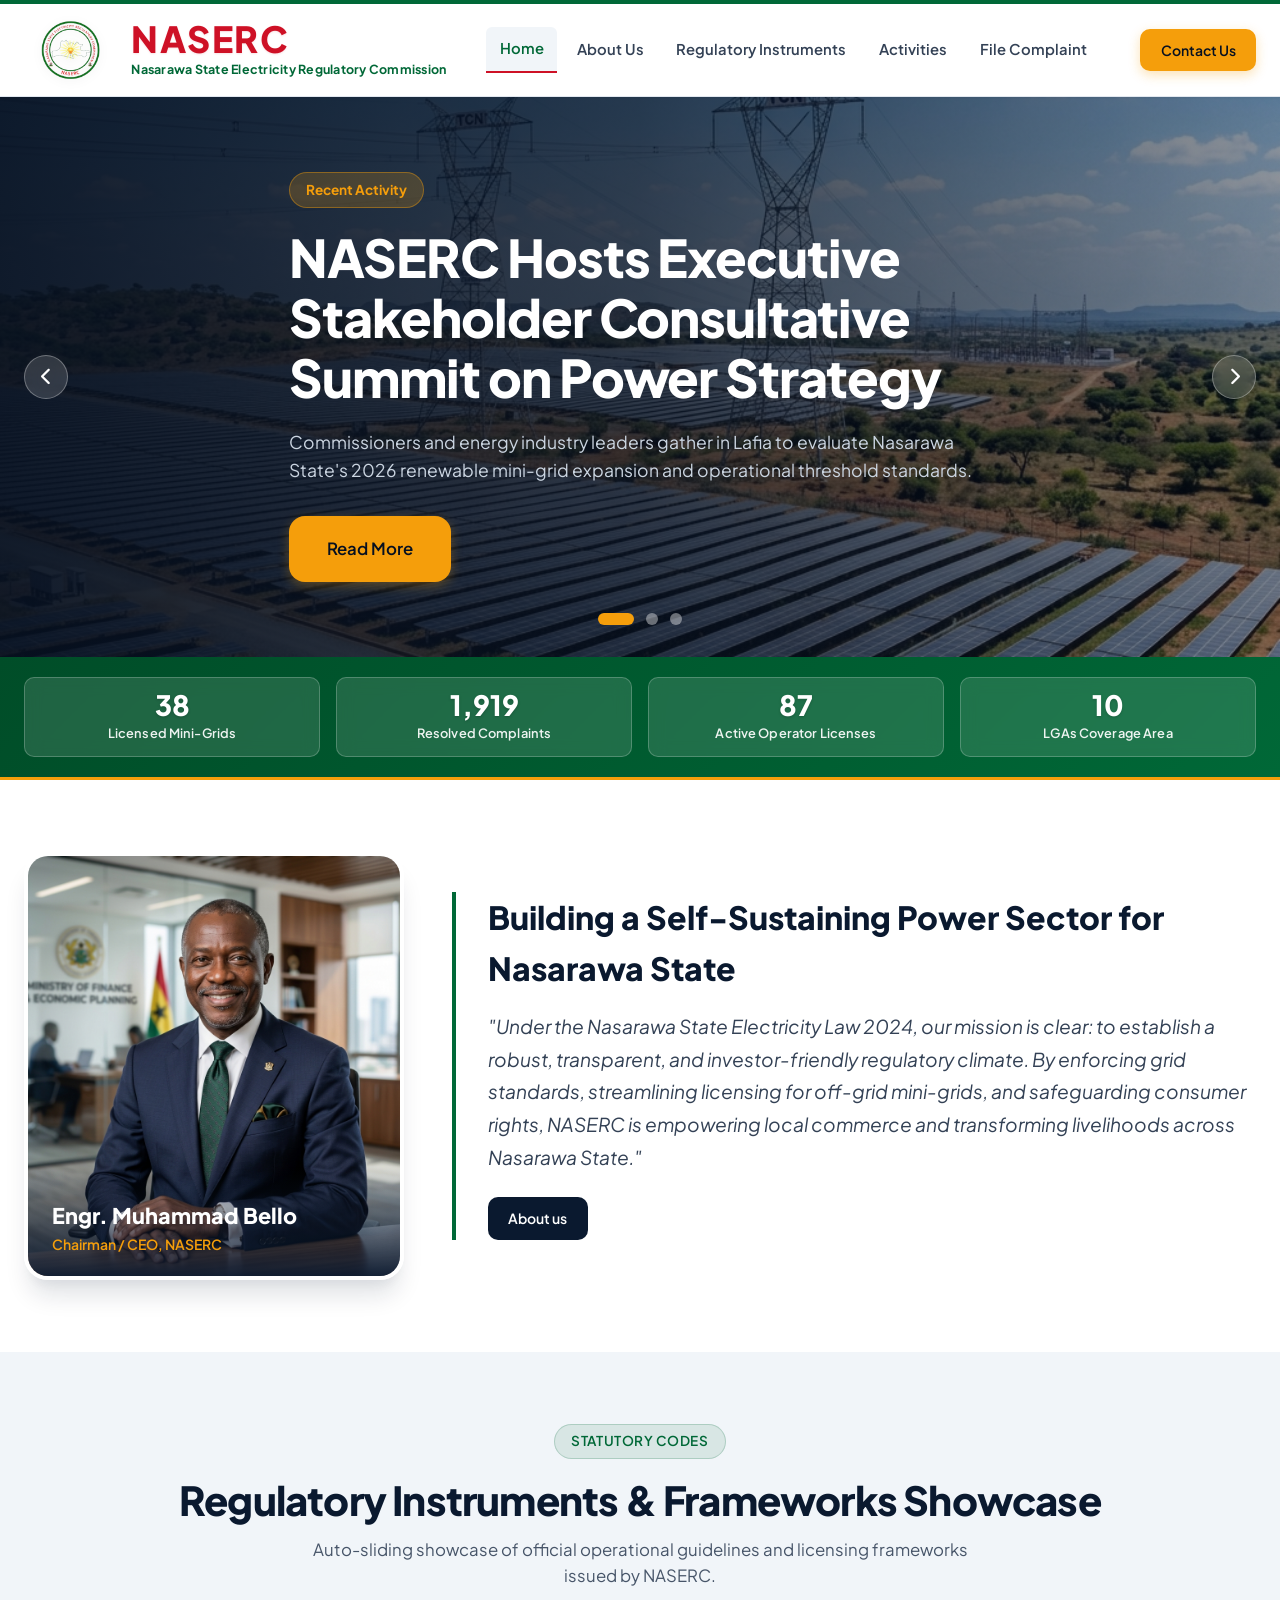
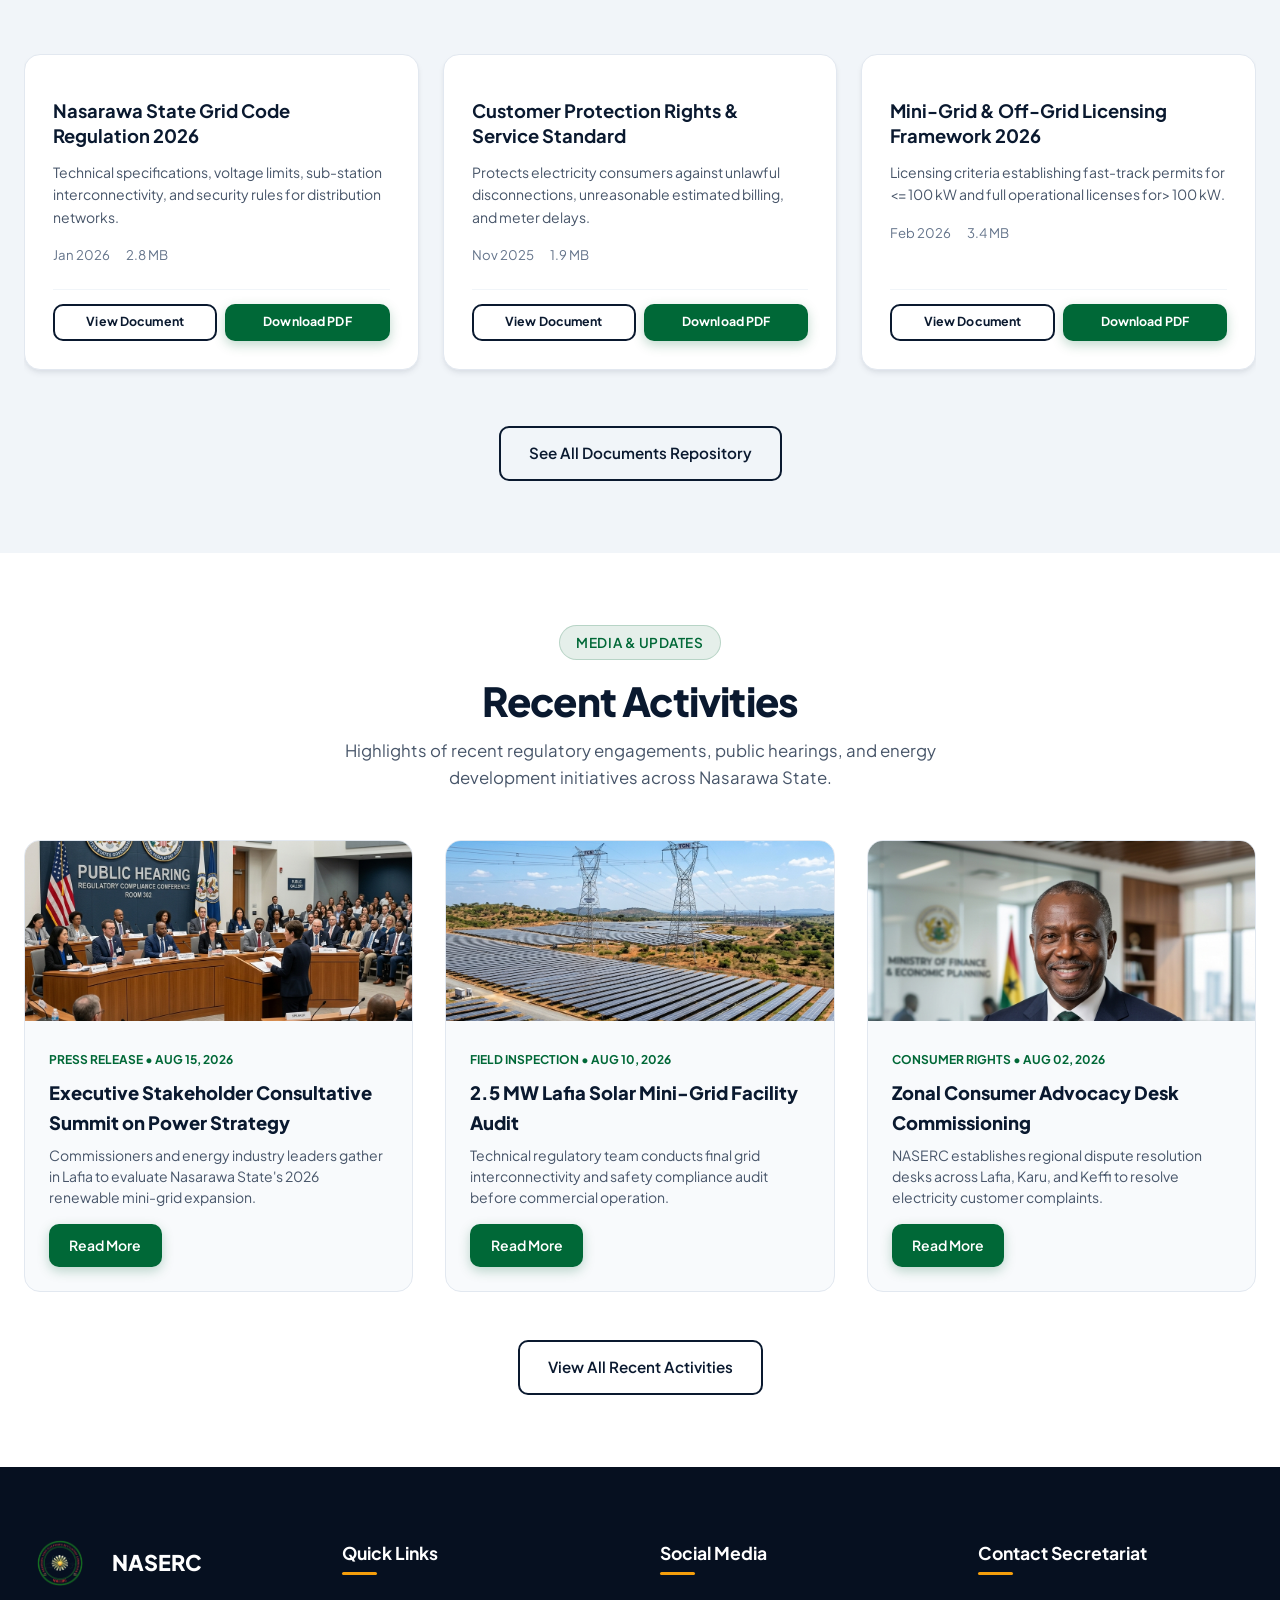
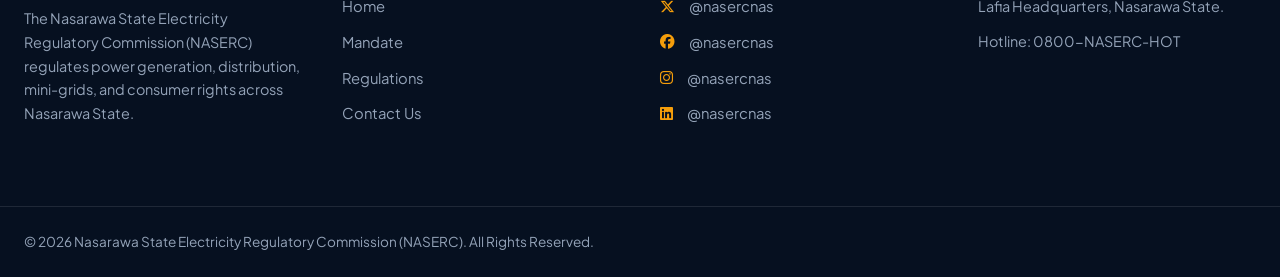
==== commit 9f4aced1: "new look" ====
--- a/index.html
+++ b/index.html
@@ -139,149 +139,9 @@
       </div>
     </section>
 
-    <!-- Executive Chairman Message -->
-    <section class="section-padding executive-section">
+    <!-- Key Statistics Section -->
+    <section class="stats-section">
       <div class="container">
-        <div class="executive-grid">
-          <div class="executive-card">
-            <img src="assets/images/chairman.png" alt="Engr. Muhammad Bello - Chairman/CEO NASERC"
-              class="executive-img">
-            <div class="executive-badge-overlay">
-              <div class="executive-name">Engr. Muhammad Bello</div>
-              <div class="executive-role">Chairman / CEO, NASERC</div>
-            </div>
-          </div>
-
-          <div class="quote-box">
-            <!-- <span class="section-badge gold">Executive Statement</span> -->
-            <h2
-              style="font-family: var(--font-heading); font-size: 2rem; font-weight: 800; color: var(--primary-navy); margin-bottom: 1rem;">
-              Building a Self-Sustaining Power Sector for Nasarawa State</h2>
-            <blockquote class="executive-quote">
-              "Under the Nasarawa State Electricity Law 2024, our mission is clear: to establish a robust, transparent,
-              and investor-friendly regulatory climate. By enforcing grid standards, streamlining licensing for off-grid
-              mini-grids, and safeguarding consumer rights, NASERC is empowering local commerce and transforming
-              livelihoods across Nasarawa State."
-            </blockquote>
-            <div style="display: flex; gap: 1rem; flex-wrap: wrap;">
-              <button class="btn btn-navy btn-sm" id="readSpeechBtn">About us</button>
-              <!-- <a href="about.html#governance" class="btn btn-outline btn-sm">Board of Commissioners</a> -->
-            </div>
-          </div>
-        </div>
-      </div>
-    </section>
-
-    <!-- Regulatory Showcase Slider Section (3-Second Auto Delay) -->
-    <section class="section-padding docs-slider-section">
-      <div class="container">
-        <div class="section-header text-center">
-          <span class="section-badge">Statutory Codes</span>
-          <h2 class="section-title">Regulatory Instruments & Frameworks Showcase</h2>
-          <p class="section-subtitle">Auto-sliding showcase of official operational guidelines and licensing frameworks
-            issued by NASERC.</p>
-        </div>
-
-        <div class="docs-slider-wrapper">
-          <div class="docs-track" id="docsCarouselTrack">
-
-            <!-- Card 1 -->
-            <div class="doc-card">
-              <div class="doc-header"></div>
-              <h3 class="doc-title">Nasarawa State Grid Code Regulation 2026</h3>
-              <p style="font-size: 0.875rem; color: var(--slate-600); margin-bottom: 1rem;">Technical specifications,
-                voltage limits, sub-station interconnectivity, and security rules for distribution networks.</p>
-              <div class="doc-meta">
-                <span>Jan 2026</span>
-                <span>2.8 MB</span>
-              </div>
-              <div class="doc-footer">
-                <button class="btn btn-sm btn-outline view-doc-btn"
-                  data-doc-title="Nasarawa State Grid Code Regulation 2026"
-                  data-doc-desc="Technical specifications, voltage limits, sub-station interconnectivity, and security rules for distribution networks.">View
-                  Document</button>
-                <button class="btn btn-sm btn-primary download-doc-btn"
-                  data-doc-title="Nasarawa State Grid Code Regulation 2026">Download PDF</button>
-              </div>
-            </div>
-
-            <!-- Card 2 -->
-            <div class="doc-card">
-              <div class="doc-header"></div>
-              <h3 class="doc-title">Customer Protection Rights & Service Standard</h3>
-              <p style="font-size: 0.875rem; color: var(--slate-600); margin-bottom: 1rem;">Protects electricity
-                consumers against unlawful disconnections, unreasonable estimated billing, and meter delays.</p>
-              <div class="doc-meta">
-                <span>Nov 2025</span>
-                <span>1.9 MB</span>
-              </div>
-              <div class="doc-footer">
-                <button class="btn btn-sm btn-outline view-doc-btn"
-                  data-doc-title="Customer Protection Rights & Service Standard"
-                  data-doc-desc="Protects electricity consumers against unlawful disconnections, unreasonable estimated billing, and meter delays.">View
-                  Document</button>
-                <button class="btn btn-sm btn-primary download-doc-btn"
-                  data-doc-title="Customer Protection Rights & Service Standard">Download PDF</button>
-              </div>
-            </div>
-
-            <!-- Card 3 -->
-            <div class="doc-card">
-              <div class="doc-header"></div>
-              <h3 class="doc-title">Mini-Grid & Off-Grid Licensing Framework 2026</h3>
-              <p style="font-size: 0.875rem; color: var(--slate-600); margin-bottom: 1rem;">Licensing criteria
-                establishing fast-track permits for <= 100 kW and full operational licenses for> 100 kW.</p>
-              <div class="doc-meta">
-                <span>Feb 2026</span>
-                <span>3.4 MB</span>
-              </div>
-              <div class="doc-footer">
-                <button class="btn btn-sm btn-outline view-doc-btn"
-                  data-doc-title="Mini-Grid & Off-Grid Licensing Framework 2026"
-                  data-doc-desc="Licensing criteria establishing fast-track permits for <= 100 kW and full operational licenses for > 100 kW.">View
-                  Document</button>
-                <button class="btn btn-sm btn-primary download-doc-btn"
-                  data-doc-title="Mini-Grid & Off-Grid Licensing Framework 2026">Download PDF</button>
-              </div>
-            </div>
-
-            <!-- Card 4 -->
-            <div class="doc-card">
-              <div class="doc-header"></div>
-              <h3 class="doc-title">Smart Meter Asset Provider (MAP) Rules</h3>
-              <p style="font-size: 0.875rem; color: var(--slate-600); margin-bottom: 1rem;">Standard Operating
-                Procedures for meter installation vendors, speed guarantees, and quality certifications.</p>
-              <div class="doc-meta">
-                <span>Dec 2025</span>
-                <span>2.1 MB</span>
-              </div>
-              <div class="doc-footer">
-                <button class="btn btn-sm btn-outline view-doc-btn"
-                  data-doc-title="Smart Meter Asset Provider (MAP) Rules"
-                  data-doc-desc="Standard Operating Procedures for meter installation vendors, speed guarantees, and quality certifications.">View
-                  Document</button>
-                <button class="btn btn-sm btn-primary download-doc-btn"
-                  data-doc-title="Smart Meter Asset Provider (MAP) Rules">Download PDF</button>
-              </div>
-            </div>
-
-          </div>
-        </div>
-
-        <div class="text-center" style="margin-top: 1.5rem;">
-          <a href="regulations.html" class="btn btn-outline">See All Documents Repository</a>
-        </div>
-      </div>
-    </section>
-
-    <!-- Key Statistics Section -->
-    <section class="section-padding stats-section">
-      <div class="container">
-        <div class="section-header text-center" style="margin-bottom: 2.5rem;">
-          <!-- <span class="section-badge gold">Performance Metrics</span> -->
-          <h2 class="section-title" style="color: var(--white);">Regulatory Impact Across Nasarawa State</h2>
-        </div>
-
         <div class="stats-grid">
           <div class="stat-card">
             <div class="stat-number" data-target="48">0</div>
@@ -306,93 +166,232 @@
       </div>
     </section>
 
-    <!-- Recent Activities Section -->
-    <section class="section-padding quick-services-section">
-      <div class="container">
-        <div class="section-header text-center">
-          <span class="section-badge">Media & Updates</span>
-          <h2 class="section-title">Recent Activities</h2>
-          <p class="section-subtitle">Highlights of recent regulatory engagements, public hearings, and energy
-            development initiatives across Nasarawa State.</p>
-        </div>
-
-        <div class="services-grid">
-          <!-- Activity Demo Card 1 -->
-          <div class="service-card" style="padding: 0; overflow: hidden; display: flex; flex-direction: column;">
-            <img src="assets/images/stakeholder_hearing.png" alt="Stakeholder Consultation"
-              style="width: 100%; height: 180px; object-fit: cover;">
-            <div
-              style="padding: 1.5rem; flex-grow: 1; display: flex; flex-direction: column; justify-content: space-between;">
-              <div>
-                <span
-                  style="font-size: 0.75rem; font-weight: 700; color: var(--primary-green); text-transform: uppercase;">Press
-                  Release • Aug 15, 2026</span>
-                <h3
-                  style="font-family: var(--font-heading); font-size: 1.15rem; font-weight: 800; color: var(--primary-navy); margin: 0.5rem 0;">
-                  Executive Stakeholder Consultative Summit on Power Strategy</h3>
-                <p style="font-size: 0.875rem; color: var(--slate-600); margin-bottom: 1rem; line-height: 1.5;">
-                  Commissioners and energy industry leaders gather in Lafia to evaluate Nasarawa State's 2026 renewable
-                  mini-grid expansion.</p>
-              </div>
-              <div>
-                <a href="activities.html" class="btn btn-sm btn-primary">Read More</a>
-              </div>
-            </div>
-          </div>
-
-          <!-- Activity Demo Card 2 -->
-          <div class="service-card" style="padding: 0; overflow: hidden; display: flex; flex-direction: column;">
-            <img src="assets/images/hero_solar.png" alt="Solar Facility Commissioning"
-              style="width: 100%; height: 180px; object-fit: cover;">
-            <div
-              style="padding: 1.5rem; flex-grow: 1; display: flex; flex-direction: column; justify-content: space-between;">
-              <div>
-                <span
-                  style="font-size: 0.75rem; font-weight: 700; color: var(--primary-green); text-transform: uppercase;">Field
-                  Inspection • Aug 10, 2026</span>
-                <h3
-                  style="font-family: var(--font-heading); font-size: 1.15rem; font-weight: 800; color: var(--primary-navy); margin: 0.5rem 0;">
-                  2.5 MW Lafia Solar Mini-Grid Facility Audit</h3>
-                <p style="font-size: 0.875rem; color: var(--slate-600); margin-bottom: 1rem; line-height: 1.5;">
-                  Technical regulatory team conducts final grid interconnectivity and safety compliance audit before
-                  commercial operation.</p>
-              </div>
-              <div>
-                <a href="activities.html" class="btn btn-sm btn-primary">Read More</a>
-              </div>
-            </div>
-          </div>
-
-          <!-- Activity Demo Card 3 -->
-          <div class="service-card" style="padding: 0; overflow: hidden; display: flex; flex-direction: column;">
-            <img src="assets/images/chairman.png" alt="Consumer Advocacy Desk"
-              style="width: 100%; height: 180px; object-fit: cover; object-position: top;">
-            <div
-              style="padding: 1.5rem; flex-grow: 1; display: flex; flex-direction: column; justify-content: space-between;">
-              <div>
-                <span
-                  style="font-size: 0.75rem; font-weight: 700; color: var(--primary-green); text-transform: uppercase;">Consumer
-                  Rights • Aug 02, 2026</span>
-                <h3
-                  style="font-family: var(--font-heading); font-size: 1.15rem; font-weight: 800; color: var(--primary-navy); margin: 0.5rem 0;">
-                  Zonal Consumer Advocacy Desk Commissioning</h3>
-                <p style="font-size: 0.875rem; color: var(--slate-600); margin-bottom: 1rem; line-height: 1.5;">NASERC
-                  establishes regional dispute resolution desks across Lafia, Karu, and Keffi to resolve electricity
-                  customer complaints.</p>
-              </div>
-              <div>
-                <a href="activities.html" class="btn btn-sm btn-primary">Read More</a>
-              </div>
-            </div>
-          </div>
-        </div>
-
-        <div class="text-center" style="margin-top: 2rem;">
-          <a href="activities.html" class="btn btn-outline">View All Recent Activities</a>
-        </div>
-
-      </div>
-    </section>
+      <!-- Executive Chairman Message -->
+      <section class="section-padding executive-section">
+        <div class="container">
+          <div class="executive-grid">
+            <div class="executive-card">
+              <img src="assets/images/chairman.png" alt="Engr. Muhammad Bello - Chairman/CEO NASERC"
+                class="executive-img">
+              <div class="executive-badge-overlay">
+                <div class="executive-name">Engr. Muhammad Bello</div>
+                <div class="executive-role">Chairman / CEO, NASERC</div>
+              </div>
+            </div>
+
+            <div class="quote-box">
+              <!-- <span class="section-badge gold">Executive Statement</span> -->
+              <h2
+                style="font-family: var(--font-heading); font-size: 2rem; font-weight: 800; color: var(--primary-navy); margin-bottom: 1rem;">
+                Building a Self-Sustaining Power Sector for Nasarawa State</h2>
+              <blockquote class="executive-quote">
+                "Under the Nasarawa State Electricity Law 2024, our mission is clear: to establish a robust,
+                transparent,
+                and investor-friendly regulatory climate. By enforcing grid standards, streamlining licensing for
+                off-grid
+                mini-grids, and safeguarding consumer rights, NASERC is empowering local commerce and transforming
+                livelihoods across Nasarawa State."
+              </blockquote>
+              <div style="display: flex; gap: 1rem; flex-wrap: wrap;">
+                <button class="btn btn-navy btn-sm" id="readSpeechBtn">About us</button>
+                <!-- <a href="about.html#governance" class="btn btn-outline btn-sm">Board of Commissioners</a> -->
+              </div>
+            </div>
+          </div>
+        </div>
+      </section>
+
+      <!-- Regulatory Showcase Slider Section (3-Second Auto Delay) -->
+      <section class="section-padding docs-slider-section">
+        <div class="container">
+          <div class="section-header text-center">
+            <span class="section-badge">Statutory Codes</span>
+            <h2 class="section-title">Regulatory Instruments & Frameworks Showcase</h2>
+            <p class="section-subtitle">Auto-sliding showcase of official operational guidelines and licensing
+              frameworks
+              issued by NASERC.</p>
+          </div>
+
+          <div class="docs-slider-wrapper">
+            <div class="docs-track" id="docsCarouselTrack">
+
+              <!-- Card 1 -->
+              <div class="doc-card">
+                <div class="doc-header"></div>
+                <h3 class="doc-title">Nasarawa State Grid Code Regulation 2026</h3>
+                <p style="font-size: 0.875rem; color: var(--slate-600); margin-bottom: 1rem;">Technical specifications,
+                  voltage limits, sub-station interconnectivity, and security rules for distribution networks.</p>
+                <div class="doc-meta">
+                  <span>Jan 2026</span>
+                  <span>2.8 MB</span>
+                </div>
+                <div class="doc-footer">
+                  <button class="btn btn-sm btn-outline view-doc-btn"
+                    data-doc-title="Nasarawa State Grid Code Regulation 2026"
+                    data-doc-desc="Technical specifications, voltage limits, sub-station interconnectivity, and security rules for distribution networks.">View
+                    Document</button>
+                  <button class="btn btn-sm btn-primary download-doc-btn"
+                    data-doc-title="Nasarawa State Grid Code Regulation 2026">Download PDF</button>
+                </div>
+              </div>
+
+              <!-- Card 2 -->
+              <div class="doc-card">
+                <div class="doc-header"></div>
+                <h3 class="doc-title">Customer Protection Rights & Service Standard</h3>
+                <p style="font-size: 0.875rem; color: var(--slate-600); margin-bottom: 1rem;">Protects electricity
+                  consumers against unlawful disconnections, unreasonable estimated billing, and meter delays.</p>
+                <div class="doc-meta">
+                  <span>Nov 2025</span>
+                  <span>1.9 MB</span>
+                </div>
+                <div class="doc-footer">
+                  <button class="btn btn-sm btn-outline view-doc-btn"
+                    data-doc-title="Customer Protection Rights & Service Standard"
+                    data-doc-desc="Protects electricity consumers against unlawful disconnections, unreasonable estimated billing, and meter delays.">View
+                    Document</button>
+                  <button class="btn btn-sm btn-primary download-doc-btn"
+                    data-doc-title="Customer Protection Rights & Service Standard">Download PDF</button>
+                </div>
+              </div>
+
+              <!-- Card 3 -->
+              <div class="doc-card">
+                <div class="doc-header"></div>
+                <h3 class="doc-title">Mini-Grid & Off-Grid Licensing Framework 2026</h3>
+                <p style="font-size: 0.875rem; color: var(--slate-600); margin-bottom: 1rem;">Licensing criteria
+                  establishing fast-track permits for <= 100 kW and full operational licenses for> 100 kW.</p>
+                <div class="doc-meta">
+                  <span>Feb 2026</span>
+                  <span>3.4 MB</span>
+                </div>
+                <div class="doc-footer">
+                  <button class="btn btn-sm btn-outline view-doc-btn"
+                    data-doc-title="Mini-Grid & Off-Grid Licensing Framework 2026"
+                    data-doc-desc="Licensing criteria establishing fast-track permits for <= 100 kW and full operational licenses for > 100 kW.">View
+                    Document</button>
+                  <button class="btn btn-sm btn-primary download-doc-btn"
+                    data-doc-title="Mini-Grid & Off-Grid Licensing Framework 2026">Download PDF</button>
+                </div>
+              </div>
+
+              <!-- Card 4 -->
+              <div class="doc-card">
+                <div class="doc-header"></div>
+                <h3 class="doc-title">Smart Meter Asset Provider (MAP) Rules</h3>
+                <p style="font-size: 0.875rem; color: var(--slate-600); margin-bottom: 1rem;">Standard Operating
+                  Procedures for meter installation vendors, speed guarantees, and quality certifications.</p>
+                <div class="doc-meta">
+                  <span>Dec 2025</span>
+                  <span>2.1 MB</span>
+                </div>
+                <div class="doc-footer">
+                  <button class="btn btn-sm btn-outline view-doc-btn"
+                    data-doc-title="Smart Meter Asset Provider (MAP) Rules"
+                    data-doc-desc="Standard Operating Procedures for meter installation vendors, speed guarantees, and quality certifications.">View
+                    Document</button>
+                  <button class="btn btn-sm btn-primary download-doc-btn"
+                    data-doc-title="Smart Meter Asset Provider (MAP) Rules">Download PDF</button>
+                </div>
+              </div>
+
+            </div>
+          </div>
+
+          <div class="text-center" style="margin-top: 1.5rem;">
+            <a href="regulations.html" class="btn btn-outline">See All Documents Repository</a>
+          </div>
+        </div>
+      </section>
+
+      <!-- Recent Activities Section -->
+      <section class="section-padding quick-services-section">
+        <div class="container">
+          <div class="section-header text-center">
+            <span class="section-badge">Media & Updates</span>
+            <h2 class="section-title">Recent Activities</h2>
+            <p class="section-subtitle">Highlights of recent regulatory engagements, public hearings, and energy
+              development initiatives across Nasarawa State.</p>
+          </div>
+
+          <div class="services-grid">
+            <!-- Activity Demo Card 1 -->
+            <div class="service-card" style="padding: 0; overflow: hidden; display: flex; flex-direction: column;">
+              <img src="assets/images/stakeholder_hearing.png" alt="Stakeholder Consultation"
+                style="width: 100%; height: 180px; object-fit: cover;">
+              <div
+                style="padding: 1.5rem; flex-grow: 1; display: flex; flex-direction: column; justify-content: space-between;">
+                <div>
+                  <span
+                    style="font-size: 0.75rem; font-weight: 700; color: var(--primary-green); text-transform: uppercase;">Press
+                    Release • Aug 15, 2026</span>
+                  <h3
+                    style="font-family: var(--font-heading); font-size: 1.15rem; font-weight: 800; color: var(--primary-navy); margin: 0.5rem 0;">
+                    Executive Stakeholder Consultative Summit on Power Strategy</h3>
+                  <p style="font-size: 0.875rem; color: var(--slate-600); margin-bottom: 1rem; line-height: 1.5;">
+                    Commissioners and energy industry leaders gather in Lafia to evaluate Nasarawa State's 2026
+                    renewable
+                    mini-grid expansion.</p>
+                </div>
+                <div>
+                  <a href="activities.html" class="btn btn-sm btn-primary">Read More</a>
+                </div>
+              </div>
+            </div>
+
+            <!-- Activity Demo Card 2 -->
+            <div class="service-card" style="padding: 0; overflow: hidden; display: flex; flex-direction: column;">
+              <img src="assets/images/hero_solar.png" alt="Solar Facility Commissioning"
+                style="width: 100%; height: 180px; object-fit: cover;">
+              <div
+                style="padding: 1.5rem; flex-grow: 1; display: flex; flex-direction: column; justify-content: space-between;">
+                <div>
+                  <span
+                    style="font-size: 0.75rem; font-weight: 700; color: var(--primary-green); text-transform: uppercase;">Field
+                    Inspection • Aug 10, 2026</span>
+                  <h3
+                    style="font-family: var(--font-heading); font-size: 1.15rem; font-weight: 800; color: var(--primary-navy); margin: 0.5rem 0;">
+                    2.5 MW Lafia Solar Mini-Grid Facility Audit</h3>
+                  <p style="font-size: 0.875rem; color: var(--slate-600); margin-bottom: 1rem; line-height: 1.5;">
+                    Technical regulatory team conducts final grid interconnectivity and safety compliance audit before
+                    commercial operation.</p>
+                </div>
+                <div>
+                  <a href="activities.html" class="btn btn-sm btn-primary">Read More</a>
+                </div>
+              </div>
+            </div>
+
+            <!-- Activity Demo Card 3 -->
+            <div class="service-card" style="padding: 0; overflow: hidden; display: flex; flex-direction: column;">
+              <img src="assets/images/chairman.png" alt="Consumer Advocacy Desk"
+                style="width: 100%; height: 180px; object-fit: cover; object-position: top;">
+              <div
+                style="padding: 1.5rem; flex-grow: 1; display: flex; flex-direction: column; justify-content: space-between;">
+                <div>
+                  <span
+                    style="font-size: 0.75rem; font-weight: 700; color: var(--primary-green); text-transform: uppercase;">Consumer
+                    Rights • Aug 02, 2026</span>
+                  <h3
+                    style="font-family: var(--font-heading); font-size: 1.15rem; font-weight: 800; color: var(--primary-navy); margin: 0.5rem 0;">
+                    Zonal Consumer Advocacy Desk Commissioning</h3>
+                  <p style="font-size: 0.875rem; color: var(--slate-600); margin-bottom: 1rem; line-height: 1.5;">NASERC
+                    establishes regional dispute resolution desks across Lafia, Karu, and Keffi to resolve electricity
+                    customer complaints.</p>
+                </div>
+                <div>
+                  <a href="activities.html" class="btn btn-sm btn-primary">Read More</a>
+                </div>
+              </div>
+            </div>
+          </div>
+
+          <div class="text-center" style="margin-top: 2rem;">
+            <a href="activities.html" class="btn btn-outline">View All Recent Activities</a>
+          </div>
+
+        </div>
+      </section>
   </main>
 
   <!-- Global Footer -->
--- a/css/styles.css
+++ b/css/styles.css
@@ -7,16 +7,25 @@
    1. Design System & CSS Variables
    -------------------------------------------------------------------------- */
 :root {
-  /* Brand Colors - Governmental & Civic Palette */
-  --primary-navy: #0a192f;
+  /* Brand Colors - Derived directly from Official Seal Logo (Green, Red & Yellow) */
+  --primary-green: #006837;          /* Forest Green from logo seal ring */
+  --primary-green-light: #0d8a4d;
+  --primary-green-dark: #004d28;
+  
+  --primary-red: #ce1126;            /* Official Crimson Red from logo text & NASERC acronym */
+  --primary-red-hover: #b00d1e;
+  --primary-red-dark: #8a0917;
+  --primary-red-light: #f87171;
+  --primary-red-bg: #fef2f2;
+  
+  --accent-gold: #f59e0b;            /* Solar Yellow/Gold from central lightbulb rays */
+  --accent-gold-hover: #d97706;
+  --accent-gold-light: #fef3c7;
+  --accent-yellow: #f59e0b;
+  
+  --primary-navy: #0a192f;           /* Civic Navy for contrast & structural balance */
   --primary-navy-dark: #061020;
   --primary-navy-light: #162e4a;
-  --primary-green: #006837;
-  --primary-green-light: #0d8a4d;
-  --primary-green-dark: #004d28;
-  --accent-gold: #f59e0b;
-  --accent-gold-hover: #d97706;
-  --accent-gold-light: #fef3c7;
   
   /* Neutral Colors */
   --slate-900: #0f172a;
@@ -173,6 +182,12 @@
   margin-bottom: 1rem;
 }
 
+.section-badge.red {
+  background-color: var(--primary-red-bg);
+  color: var(--primary-red);
+  border-color: rgba(206, 17, 38, 0.25);
+}
+
 .section-badge.gold {
   background-color: var(--accent-gold-light);
   color: var(--accent-gold-hover);
@@ -245,6 +260,31 @@
   transform: translateY(-2px);
 }
 
+.btn-red {
+  background-color: var(--primary-red);
+  color: var(--white);
+  box-shadow: 0 4px 12px rgba(206, 17, 38, 0.25);
+}
+
+.btn-red:hover {
+  background-color: var(--primary-red-hover);
+  color: var(--white);
+  transform: translateY(-2px);
+  box-shadow: 0 6px 16px rgba(206, 17, 38, 0.35);
+}
+
+.btn-outline-red {
+  background-color: transparent;
+  border-color: var(--primary-red);
+  color: var(--primary-red);
+}
+
+.btn-outline-red:hover {
+  background-color: var(--primary-red);
+  color: var(--white);
+  transform: translateY(-2px);
+}
+
 .btn-navy {
   background-color: var(--primary-navy);
   color: var(--white);
@@ -398,19 +438,20 @@
   position: sticky;
   top: 0;
   z-index: 1000;
-  background-color: rgba(255, 255, 255, 0.97);
+  background-color: rgba(255, 255, 255, 0.98);
   backdrop-filter: blur(12px);
   -webkit-backdrop-filter: blur(12px);
   border-bottom: 1px solid var(--slate-200);
   box-shadow: var(--shadow-sm);
   transition: all var(--transition-normal);
+  border-top: 4px solid var(--primary-green);
 }
 
 .header-inner {
   display: flex;
   align-items: center;
   justify-content: space-between;
-  height: 84px;
+  height: 92px;
 }
 
 .brand-wrapper {
@@ -422,7 +463,13 @@
 .brand-logo-link {
   display: flex;
   align-items: center;
-  gap: 0.85rem;
+  gap: 0.9rem;
+  text-decoration: none;
+  transition: transform var(--transition-fast);
+}
+
+.brand-logo-link:hover {
+  transform: translateY(-1px);
 }
 
 .logo-badge-container {
@@ -432,13 +479,19 @@
 }
 
 .logo-img {
-  height: 52px;
+  height: 62px;
   width: auto;
   object-fit: contain;
+  filter: drop-shadow(0 2px 5px rgba(0, 0, 0, 0.08));
+  transition: transform var(--transition-fast);
+}
+
+.brand-logo-link:hover .logo-img {
+  transform: scale(1.03);
 }
 
 .state-coat-img {
-  height: 44px;
+  height: 48px;
   width: auto;
   object-fit: contain;
 }
@@ -446,28 +499,38 @@
 .brand-text {
   display: flex;
   flex-direction: column;
+  justify-content: center;
 }
 
 .brand-acronym {
   font-family: var(--font-heading);
-  font-weight: 800;
-  font-size: 1.35rem;
-  color: #dc2626;
-  line-height: 1.1;
+  font-weight: 900;
+  font-size: 2.25rem;
+  color: var(--primary-red);
+  line-height: 1;
+  letter-spacing: 0.04em;
+  text-transform: uppercase;
+  text-shadow: 0 1px 2px rgba(206, 17, 38, 0.12);
+}
+
+.brand-tagline {
+  font-size: 0.78rem;
+  color: var(--primary-green);
+  font-weight: 700;
   letter-spacing: 0.02em;
-}
-
-.brand-tagline {
-  font-size: 0.725rem;
-  color: var(--primary-green);
-  font-weight: 600;
-  letter-spacing: 0.01em;
+  margin-top: 3px;
+}
+
+@media (max-width: 768px) {
+  .brand-acronym { font-size: 1.75rem; }
+  .logo-img { height: 50px; }
+  .header-inner { height: 80px; }
 }
 
 @media (max-width: 480px) {
   .brand-tagline { display: none; }
-  .brand-acronym { font-size: 1.2rem; }
-  .logo-img { height: 42px; }
+  .brand-acronym { font-size: 1.45rem; }
+  .logo-img { height: 44px; }
 }
 
 /* Navigation Links */
@@ -502,6 +565,12 @@
 .nav-link:hover, .nav-item.active .nav-link {
   color: var(--primary-green);
   background-color: var(--slate-100);
+}
+
+.nav-item.active .nav-link {
+  border-bottom: 2px solid var(--primary-red);
+  border-bottom-left-radius: 0;
+  border-bottom-right-radius: 0;
 }
 
 .nav-link i.arrow {
@@ -1105,53 +1174,84 @@
    8. Key Statistics / Impact Section
    -------------------------------------------------------------------------- */
 .stats-section {
-  background: linear-gradient(135deg, var(--primary-navy-dark) 0%, var(--primary-navy) 100%);
-  color: var(--white);
+  background: linear-gradient(135deg, var(--primary-green-dark) 0%, var(--primary-green) 100%);
+  color: var(--white);
+  padding: 1.25rem 0;
   position: relative;
   overflow: hidden;
+  border-bottom: 3px solid var(--accent-gold);
 }
 
 .stats-grid {
   display: grid;
-  grid-template-columns: repeat(auto-fit, minmax(200px, 1fr));
-  gap: 1.5rem;
+  grid-template-columns: repeat(4, 1fr);
+  gap: 1rem;
 }
 
 .stat-card {
-  background: rgba(255, 255, 255, 0.05);
-  backdrop-filter: blur(10px);
-  border: 1px solid rgba(255, 255, 255, 0.1);
-  border-radius: var(--radius-xl);
-  padding: 2rem 1.25rem;
+  background: rgba(255, 255, 255, 0.12);
+  backdrop-filter: blur(8px);
+  border: 1px solid rgba(255, 255, 255, 0.22);
+  border-radius: var(--radius-md);
+  padding: 0.75rem 1rem;
   text-align: center;
   transition: all var(--transition-normal);
 }
 
 .stat-card:hover {
-  transform: translateY(-5px);
-  background: rgba(255, 255, 255, 0.09);
+  transform: translateY(-2px);
+  background: rgba(255, 255, 255, 0.2);
   border-color: var(--accent-gold);
 }
 
 .stat-icon {
-  font-size: 2.25rem;
+  font-size: 1.5rem;
   color: var(--accent-gold);
-  margin-bottom: 0.75rem;
+  margin-bottom: 0.35rem;
 }
 
 .stat-number {
   font-family: var(--font-heading);
-  font-size: 2.75rem;
+  font-size: 1.75rem;
   font-weight: 800;
-  line-height: 1;
-  color: var(--white);
-  margin-bottom: 0.5rem;
+  line-height: 1.1;
+  color: var(--white);
+  margin-bottom: 0.15rem;
+  text-shadow: 0 1px 3px rgba(0, 0, 0, 0.2);
 }
 
 .stat-label {
-  font-size: 0.9rem;
-  color: var(--slate-300);
-  font-weight: 500;
+  font-size: 0.8rem;
+  color: rgba(255, 255, 255, 0.92);
+  font-weight: 600;
+  letter-spacing: 0.01em;
+}
+
+@media (max-width: 992px) {
+  .stats-grid {
+    grid-template-columns: repeat(2, 1fr);
+    gap: 0.75rem;
+  }
+}
+
+@media (max-width: 576px) {
+  .stats-section {
+    padding: 0.85rem 0;
+  }
+  .stats-grid {
+    grid-template-columns: repeat(2, 1fr);
+    gap: 0.5rem;
+  }
+  .stat-card {
+    padding: 0.6rem 0.5rem;
+  }
+  .stat-number {
+    font-size: 1.4rem;
+  }
+  .stat-label {
+    font-size: 0.725rem;
+    line-height: 1.25;
+  }
 }
 
 /* --------------------------------------------------------------------------
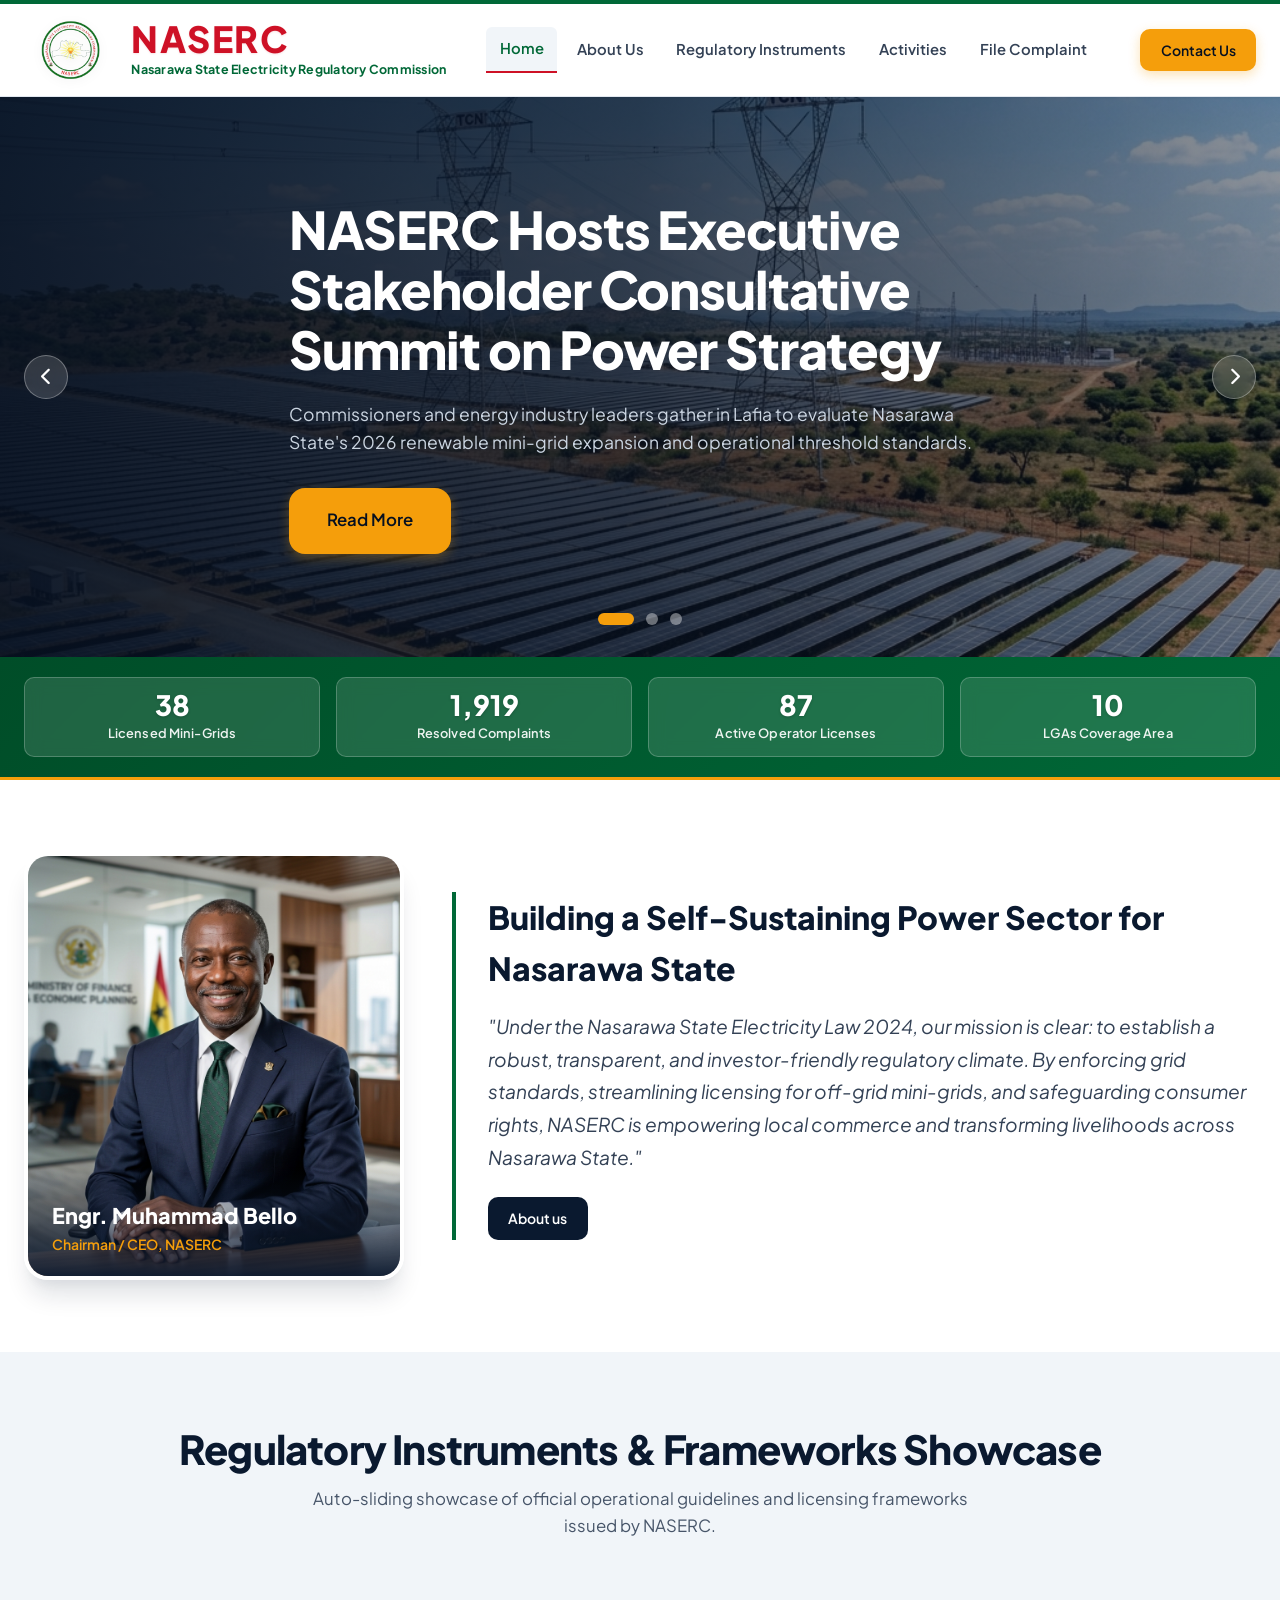
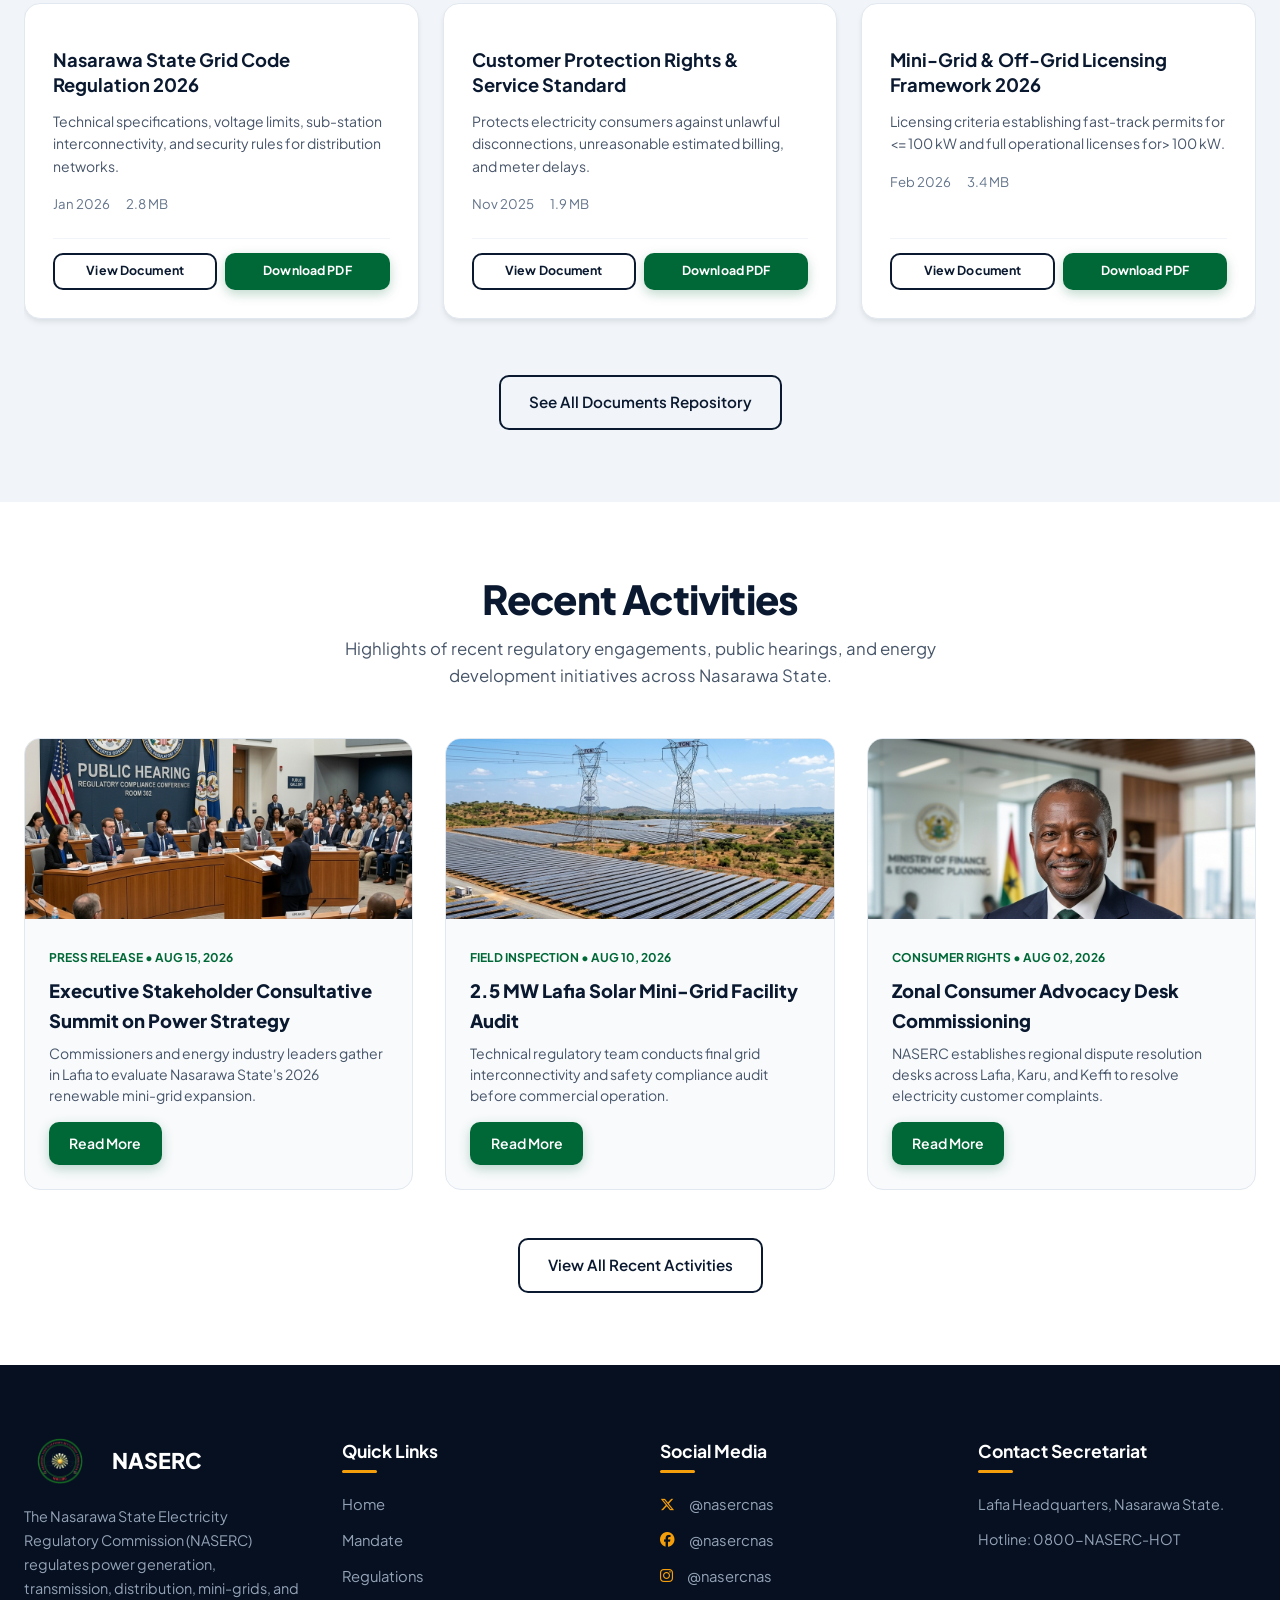
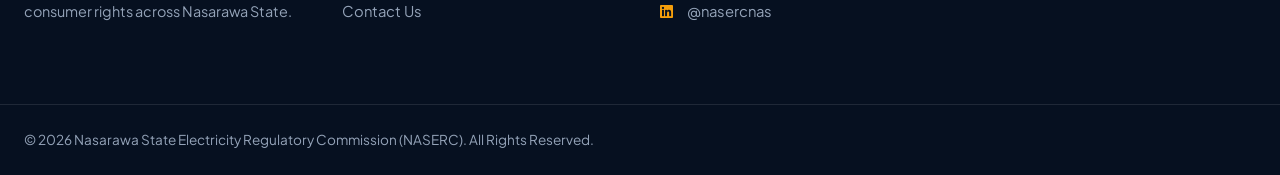
==== commit fb95c62b: "cleaned for plugin and theme" ====
--- a/index.html
+++ b/index.html
@@ -4,7 +4,7 @@
 <head>
   <meta charset="UTF-8">
   <meta name="viewport" content="width=device-width, initial-scale=1.0">
-  <title>Nasarawa State Electricity Regulatory Commission (NASERC) | Official Civic Portal</title>
+  <title>Nasarawa State Electricity Regulatory Commission (NASERC) | Official Website</title>
   <meta name="description"
     content="Official website of the Nasarawa State Electricity Regulatory Commission. Regulating electricity generation, distribution, off-grid mini-grids, and consumer rights.">
 
@@ -83,7 +83,7 @@
           <img src="assets/images/hero_solar.png" alt="Solar Energy Power Grid" class="hero-slide-bg">
           <div class="hero-slide-overlay"></div>
           <div class="container hero-slide-content">
-            <span class="hero-tag">Recent Activity</span>
+            <!-- <span class="hero-tag">Recent Activity</span> -->
             <h1 class="hero-title">NASERC Hosts Executive Stakeholder Consultative Summit on Power Strategy</h1>
             <p class="hero-description">Commissioners and energy industry leaders gather in Lafia to evaluate Nasarawa
               State's 2026 renewable mini-grid expansion and operational threshold standards.</p>
@@ -98,7 +98,7 @@
           <img src="assets/images/stakeholder_hearing.png" alt="Stakeholder Public Hearing" class="hero-slide-bg">
           <div class="hero-slide-overlay"></div>
           <div class="container hero-slide-content">
-            <span class="hero-tag">Recent Activity</span>
+            <!-- <span class="hero-tag">Recent Activity</span> -->
             <h1 class="hero-title">Commission Finalizes Off-Grid Solar Mini-Grid Regulatory Framework</h1>
             <p class="hero-description">Standardizing fast-track permit registrations for systems up to 100 kW and
               statutory operating licenses for projects exceeding 100 kW across all local government areas.</p>
@@ -113,7 +113,7 @@
           <img src="assets/images/hero_solar.png" alt="Consumer Protection Rights" class="hero-slide-bg">
           <div class="hero-slide-overlay"></div>
           <div class="container hero-slide-content">
-            <span class="hero-tag">Recent Activity</span>
+            <!-- <span class="hero-tag">Recent Activity</span> -->
             <h1 class="hero-title">Statewide Smart Metering Drive and Consumer Protection Enforcement</h1>
             <p class="hero-description">Enforcing 14-day meter delivery rules and establishing zonal dispute resolution
               panels to protect electricity customers against estimated overbilling.</p>
@@ -166,232 +166,232 @@
       </div>
     </section>
 
-      <!-- Executive Chairman Message -->
-      <section class="section-padding executive-section">
-        <div class="container">
-          <div class="executive-grid">
-            <div class="executive-card">
-              <img src="assets/images/chairman.png" alt="Engr. Muhammad Bello - Chairman/CEO NASERC"
-                class="executive-img">
-              <div class="executive-badge-overlay">
-                <div class="executive-name">Engr. Muhammad Bello</div>
-                <div class="executive-role">Chairman / CEO, NASERC</div>
-              </div>
-            </div>
-
-            <div class="quote-box">
-              <!-- <span class="section-badge gold">Executive Statement</span> -->
-              <h2
-                style="font-family: var(--font-heading); font-size: 2rem; font-weight: 800; color: var(--primary-navy); margin-bottom: 1rem;">
-                Building a Self-Sustaining Power Sector for Nasarawa State</h2>
-              <blockquote class="executive-quote">
-                "Under the Nasarawa State Electricity Law 2024, our mission is clear: to establish a robust,
-                transparent,
-                and investor-friendly regulatory climate. By enforcing grid standards, streamlining licensing for
-                off-grid
-                mini-grids, and safeguarding consumer rights, NASERC is empowering local commerce and transforming
-                livelihoods across Nasarawa State."
-              </blockquote>
-              <div style="display: flex; gap: 1rem; flex-wrap: wrap;">
-                <button class="btn btn-navy btn-sm" id="readSpeechBtn">About us</button>
-                <!-- <a href="about.html#governance" class="btn btn-outline btn-sm">Board of Commissioners</a> -->
-              </div>
-            </div>
-          </div>
-        </div>
-      </section>
-
-      <!-- Regulatory Showcase Slider Section (3-Second Auto Delay) -->
-      <section class="section-padding docs-slider-section">
-        <div class="container">
-          <div class="section-header text-center">
-            <span class="section-badge">Statutory Codes</span>
-            <h2 class="section-title">Regulatory Instruments & Frameworks Showcase</h2>
-            <p class="section-subtitle">Auto-sliding showcase of official operational guidelines and licensing
-              frameworks
-              issued by NASERC.</p>
-          </div>
-
-          <div class="docs-slider-wrapper">
-            <div class="docs-track" id="docsCarouselTrack">
-
-              <!-- Card 1 -->
-              <div class="doc-card">
-                <div class="doc-header"></div>
-                <h3 class="doc-title">Nasarawa State Grid Code Regulation 2026</h3>
-                <p style="font-size: 0.875rem; color: var(--slate-600); margin-bottom: 1rem;">Technical specifications,
-                  voltage limits, sub-station interconnectivity, and security rules for distribution networks.</p>
-                <div class="doc-meta">
-                  <span>Jan 2026</span>
-                  <span>2.8 MB</span>
-                </div>
-                <div class="doc-footer">
-                  <button class="btn btn-sm btn-outline view-doc-btn"
-                    data-doc-title="Nasarawa State Grid Code Regulation 2026"
-                    data-doc-desc="Technical specifications, voltage limits, sub-station interconnectivity, and security rules for distribution networks.">View
-                    Document</button>
-                  <button class="btn btn-sm btn-primary download-doc-btn"
-                    data-doc-title="Nasarawa State Grid Code Regulation 2026">Download PDF</button>
-                </div>
-              </div>
-
-              <!-- Card 2 -->
-              <div class="doc-card">
-                <div class="doc-header"></div>
-                <h3 class="doc-title">Customer Protection Rights & Service Standard</h3>
-                <p style="font-size: 0.875rem; color: var(--slate-600); margin-bottom: 1rem;">Protects electricity
-                  consumers against unlawful disconnections, unreasonable estimated billing, and meter delays.</p>
-                <div class="doc-meta">
-                  <span>Nov 2025</span>
-                  <span>1.9 MB</span>
-                </div>
-                <div class="doc-footer">
-                  <button class="btn btn-sm btn-outline view-doc-btn"
-                    data-doc-title="Customer Protection Rights & Service Standard"
-                    data-doc-desc="Protects electricity consumers against unlawful disconnections, unreasonable estimated billing, and meter delays.">View
-                    Document</button>
-                  <button class="btn btn-sm btn-primary download-doc-btn"
-                    data-doc-title="Customer Protection Rights & Service Standard">Download PDF</button>
-                </div>
-              </div>
-
-              <!-- Card 3 -->
-              <div class="doc-card">
-                <div class="doc-header"></div>
-                <h3 class="doc-title">Mini-Grid & Off-Grid Licensing Framework 2026</h3>
-                <p style="font-size: 0.875rem; color: var(--slate-600); margin-bottom: 1rem;">Licensing criteria
-                  establishing fast-track permits for <= 100 kW and full operational licenses for> 100 kW.</p>
-                <div class="doc-meta">
-                  <span>Feb 2026</span>
-                  <span>3.4 MB</span>
-                </div>
-                <div class="doc-footer">
-                  <button class="btn btn-sm btn-outline view-doc-btn"
-                    data-doc-title="Mini-Grid & Off-Grid Licensing Framework 2026"
-                    data-doc-desc="Licensing criteria establishing fast-track permits for <= 100 kW and full operational licenses for > 100 kW.">View
-                    Document</button>
-                  <button class="btn btn-sm btn-primary download-doc-btn"
-                    data-doc-title="Mini-Grid & Off-Grid Licensing Framework 2026">Download PDF</button>
-                </div>
-              </div>
-
-              <!-- Card 4 -->
-              <div class="doc-card">
-                <div class="doc-header"></div>
-                <h3 class="doc-title">Smart Meter Asset Provider (MAP) Rules</h3>
-                <p style="font-size: 0.875rem; color: var(--slate-600); margin-bottom: 1rem;">Standard Operating
-                  Procedures for meter installation vendors, speed guarantees, and quality certifications.</p>
-                <div class="doc-meta">
-                  <span>Dec 2025</span>
-                  <span>2.1 MB</span>
-                </div>
-                <div class="doc-footer">
-                  <button class="btn btn-sm btn-outline view-doc-btn"
-                    data-doc-title="Smart Meter Asset Provider (MAP) Rules"
-                    data-doc-desc="Standard Operating Procedures for meter installation vendors, speed guarantees, and quality certifications.">View
-                    Document</button>
-                  <button class="btn btn-sm btn-primary download-doc-btn"
-                    data-doc-title="Smart Meter Asset Provider (MAP) Rules">Download PDF</button>
-                </div>
-              </div>
-
-            </div>
-          </div>
-
-          <div class="text-center" style="margin-top: 1.5rem;">
-            <a href="regulations.html" class="btn btn-outline">See All Documents Repository</a>
-          </div>
-        </div>
-      </section>
-
-      <!-- Recent Activities Section -->
-      <section class="section-padding quick-services-section">
-        <div class="container">
-          <div class="section-header text-center">
-            <span class="section-badge">Media & Updates</span>
-            <h2 class="section-title">Recent Activities</h2>
-            <p class="section-subtitle">Highlights of recent regulatory engagements, public hearings, and energy
-              development initiatives across Nasarawa State.</p>
-          </div>
-
-          <div class="services-grid">
-            <!-- Activity Demo Card 1 -->
-            <div class="service-card" style="padding: 0; overflow: hidden; display: flex; flex-direction: column;">
-              <img src="assets/images/stakeholder_hearing.png" alt="Stakeholder Consultation"
-                style="width: 100%; height: 180px; object-fit: cover;">
-              <div
-                style="padding: 1.5rem; flex-grow: 1; display: flex; flex-direction: column; justify-content: space-between;">
-                <div>
-                  <span
-                    style="font-size: 0.75rem; font-weight: 700; color: var(--primary-green); text-transform: uppercase;">Press
-                    Release • Aug 15, 2026</span>
-                  <h3
-                    style="font-family: var(--font-heading); font-size: 1.15rem; font-weight: 800; color: var(--primary-navy); margin: 0.5rem 0;">
-                    Executive Stakeholder Consultative Summit on Power Strategy</h3>
-                  <p style="font-size: 0.875rem; color: var(--slate-600); margin-bottom: 1rem; line-height: 1.5;">
-                    Commissioners and energy industry leaders gather in Lafia to evaluate Nasarawa State's 2026
-                    renewable
-                    mini-grid expansion.</p>
-                </div>
-                <div>
-                  <a href="activities.html" class="btn btn-sm btn-primary">Read More</a>
-                </div>
-              </div>
-            </div>
-
-            <!-- Activity Demo Card 2 -->
-            <div class="service-card" style="padding: 0; overflow: hidden; display: flex; flex-direction: column;">
-              <img src="assets/images/hero_solar.png" alt="Solar Facility Commissioning"
-                style="width: 100%; height: 180px; object-fit: cover;">
-              <div
-                style="padding: 1.5rem; flex-grow: 1; display: flex; flex-direction: column; justify-content: space-between;">
-                <div>
-                  <span
-                    style="font-size: 0.75rem; font-weight: 700; color: var(--primary-green); text-transform: uppercase;">Field
-                    Inspection • Aug 10, 2026</span>
-                  <h3
-                    style="font-family: var(--font-heading); font-size: 1.15rem; font-weight: 800; color: var(--primary-navy); margin: 0.5rem 0;">
-                    2.5 MW Lafia Solar Mini-Grid Facility Audit</h3>
-                  <p style="font-size: 0.875rem; color: var(--slate-600); margin-bottom: 1rem; line-height: 1.5;">
-                    Technical regulatory team conducts final grid interconnectivity and safety compliance audit before
-                    commercial operation.</p>
-                </div>
-                <div>
-                  <a href="activities.html" class="btn btn-sm btn-primary">Read More</a>
-                </div>
-              </div>
-            </div>
-
-            <!-- Activity Demo Card 3 -->
-            <div class="service-card" style="padding: 0; overflow: hidden; display: flex; flex-direction: column;">
-              <img src="assets/images/chairman.png" alt="Consumer Advocacy Desk"
-                style="width: 100%; height: 180px; object-fit: cover; object-position: top;">
-              <div
-                style="padding: 1.5rem; flex-grow: 1; display: flex; flex-direction: column; justify-content: space-between;">
-                <div>
-                  <span
-                    style="font-size: 0.75rem; font-weight: 700; color: var(--primary-green); text-transform: uppercase;">Consumer
-                    Rights • Aug 02, 2026</span>
-                  <h3
-                    style="font-family: var(--font-heading); font-size: 1.15rem; font-weight: 800; color: var(--primary-navy); margin: 0.5rem 0;">
-                    Zonal Consumer Advocacy Desk Commissioning</h3>
-                  <p style="font-size: 0.875rem; color: var(--slate-600); margin-bottom: 1rem; line-height: 1.5;">NASERC
-                    establishes regional dispute resolution desks across Lafia, Karu, and Keffi to resolve electricity
-                    customer complaints.</p>
-                </div>
-                <div>
-                  <a href="activities.html" class="btn btn-sm btn-primary">Read More</a>
-                </div>
-              </div>
-            </div>
-          </div>
-
-          <div class="text-center" style="margin-top: 2rem;">
-            <a href="activities.html" class="btn btn-outline">View All Recent Activities</a>
-          </div>
-
-        </div>
-      </section>
+    <!-- Executive Chairman Message -->
+    <section class="section-padding executive-section">
+      <div class="container">
+        <div class="executive-grid">
+          <div class="executive-card">
+            <img src="assets/images/chairman.png" alt="Engr. Muhammad Bello - Chairman/CEO NASERC"
+              class="executive-img">
+            <div class="executive-badge-overlay">
+              <div class="executive-name">Engr. Muhammad Bello</div>
+              <div class="executive-role">Chairman / CEO, NASERC</div>
+            </div>
+          </div>
+
+          <div class="quote-box">
+            <!-- <span class="section-badge gold">Executive Statement</span> -->
+            <h2
+              style="font-family: var(--font-heading); font-size: 2rem; font-weight: 800; color: var(--primary-navy); margin-bottom: 1rem;">
+              Building a Self-Sustaining Power Sector for Nasarawa State</h2>
+            <blockquote class="executive-quote">
+              "Under the Nasarawa State Electricity Law 2024, our mission is clear: to establish a robust,
+              transparent,
+              and investor-friendly regulatory climate. By enforcing grid standards, streamlining licensing for
+              off-grid
+              mini-grids, and safeguarding consumer rights, NASERC is empowering local commerce and transforming
+              livelihoods across Nasarawa State."
+            </blockquote>
+            <div style="display: flex; gap: 1rem; flex-wrap: wrap;">
+              <button class="btn btn-navy btn-sm" id="readSpeechBtn">About us</button>
+              <!-- <a href="about.html#governance" class="btn btn-outline btn-sm">Board of Commissioners</a> -->
+            </div>
+          </div>
+        </div>
+      </div>
+    </section>
+
+    <!-- Regulatory Showcase Slider Section (3-Second Auto Delay) -->
+    <section class="section-padding docs-slider-section">
+      <div class="container">
+        <div class="section-header text-center">
+          <!-- <span class="section-badge">Statutory Codes</span> -->
+          <h2 class="section-title">Regulatory Instruments & Frameworks Showcase</h2>
+          <p class="section-subtitle">Auto-sliding showcase of official operational guidelines and licensing
+            frameworks
+            issued by NASERC.</p>
+        </div>
+
+        <div class="docs-slider-wrapper">
+          <div class="docs-track" id="docsCarouselTrack">
+
+            <!-- Card 1 -->
+            <div class="doc-card">
+              <div class="doc-header"></div>
+              <h3 class="doc-title">Nasarawa State Grid Code Regulation 2026</h3>
+              <p style="font-size: 0.875rem; color: var(--slate-600); margin-bottom: 1rem;">Technical specifications,
+                voltage limits, sub-station interconnectivity, and security rules for distribution networks.</p>
+              <div class="doc-meta">
+                <span>Jan 2026</span>
+                <span>2.8 MB</span>
+              </div>
+              <div class="doc-footer">
+                <button class="btn btn-sm btn-outline view-doc-btn"
+                  data-doc-title="Nasarawa State Grid Code Regulation 2026"
+                  data-doc-desc="Technical specifications, voltage limits, sub-station interconnectivity, and security rules for distribution networks.">View
+                  Document</button>
+                <button class="btn btn-sm btn-primary download-doc-btn"
+                  data-doc-title="Nasarawa State Grid Code Regulation 2026">Download PDF</button>
+              </div>
+            </div>
+
+            <!-- Card 2 -->
+            <div class="doc-card">
+              <div class="doc-header"></div>
+              <h3 class="doc-title">Customer Protection Rights & Service Standard</h3>
+              <p style="font-size: 0.875rem; color: var(--slate-600); margin-bottom: 1rem;">Protects electricity
+                consumers against unlawful disconnections, unreasonable estimated billing, and meter delays.</p>
+              <div class="doc-meta">
+                <span>Nov 2025</span>
+                <span>1.9 MB</span>
+              </div>
+              <div class="doc-footer">
+                <button class="btn btn-sm btn-outline view-doc-btn"
+                  data-doc-title="Customer Protection Rights & Service Standard"
+                  data-doc-desc="Protects electricity consumers against unlawful disconnections, unreasonable estimated billing, and meter delays.">View
+                  Document</button>
+                <button class="btn btn-sm btn-primary download-doc-btn"
+                  data-doc-title="Customer Protection Rights & Service Standard">Download PDF</button>
+              </div>
+            </div>
+
+            <!-- Card 3 -->
+            <div class="doc-card">
+              <div class="doc-header"></div>
+              <h3 class="doc-title">Mini-Grid & Off-Grid Licensing Framework 2026</h3>
+              <p style="font-size: 0.875rem; color: var(--slate-600); margin-bottom: 1rem;">Licensing criteria
+                establishing fast-track permits for <= 100 kW and full operational licenses for> 100 kW.</p>
+              <div class="doc-meta">
+                <span>Feb 2026</span>
+                <span>3.4 MB</span>
+              </div>
+              <div class="doc-footer">
+                <button class="btn btn-sm btn-outline view-doc-btn"
+                  data-doc-title="Mini-Grid & Off-Grid Licensing Framework 2026"
+                  data-doc-desc="Licensing criteria establishing fast-track permits for <= 100 kW and full operational licenses for > 100 kW.">View
+                  Document</button>
+                <button class="btn btn-sm btn-primary download-doc-btn"
+                  data-doc-title="Mini-Grid & Off-Grid Licensing Framework 2026">Download PDF</button>
+              </div>
+            </div>
+
+            <!-- Card 4 -->
+            <div class="doc-card">
+              <div class="doc-header"></div>
+              <h3 class="doc-title">Smart Meter Asset Provider (MAP) Rules</h3>
+              <p style="font-size: 0.875rem; color: var(--slate-600); margin-bottom: 1rem;">Standard Operating
+                Procedures for meter installation vendors, speed guarantees, and quality certifications.</p>
+              <div class="doc-meta">
+                <span>Dec 2025</span>
+                <span>2.1 MB</span>
+              </div>
+              <div class="doc-footer">
+                <button class="btn btn-sm btn-outline view-doc-btn"
+                  data-doc-title="Smart Meter Asset Provider (MAP) Rules"
+                  data-doc-desc="Standard Operating Procedures for meter installation vendors, speed guarantees, and quality certifications.">View
+                  Document</button>
+                <button class="btn btn-sm btn-primary download-doc-btn"
+                  data-doc-title="Smart Meter Asset Provider (MAP) Rules">Download PDF</button>
+              </div>
+            </div>
+
+          </div>
+        </div>
+
+        <div class="text-center" style="margin-top: 1.5rem;">
+          <a href="regulations.html" class="btn btn-outline">See All Documents Repository</a>
+        </div>
+      </div>
+    </section>
+
+    <!-- Recent Activities Section -->
+    <section class="section-padding quick-services-section">
+      <div class="container">
+        <div class="section-header text-center">
+          <!-- <span class="section-badge">Media & Updates</span> -->
+          <h2 class="section-title">Recent Activities</h2>
+          <p class="section-subtitle">Highlights of recent regulatory engagements, public hearings, and energy
+            development initiatives across Nasarawa State.</p>
+        </div>
+
+        <div class="services-grid">
+          <!-- Activity Demo Card 1 -->
+          <div class="service-card" style="padding: 0; overflow: hidden; display: flex; flex-direction: column;">
+            <img src="assets/images/stakeholder_hearing.png" alt="Stakeholder Consultation"
+              style="width: 100%; height: 180px; object-fit: cover;">
+            <div
+              style="padding: 1.5rem; flex-grow: 1; display: flex; flex-direction: column; justify-content: space-between;">
+              <div>
+                <span
+                  style="font-size: 0.75rem; font-weight: 700; color: var(--primary-green); text-transform: uppercase;">Press
+                  Release • Aug 15, 2026</span>
+                <h3
+                  style="font-family: var(--font-heading); font-size: 1.15rem; font-weight: 800; color: var(--primary-navy); margin: 0.5rem 0;">
+                  Executive Stakeholder Consultative Summit on Power Strategy</h3>
+                <p style="font-size: 0.875rem; color: var(--slate-600); margin-bottom: 1rem; line-height: 1.5;">
+                  Commissioners and energy industry leaders gather in Lafia to evaluate Nasarawa State's 2026
+                  renewable
+                  mini-grid expansion.</p>
+              </div>
+              <div>
+                <a href="activities.html" class="btn btn-sm btn-primary">Read More</a>
+              </div>
+            </div>
+          </div>
+
+          <!-- Activity Demo Card 2 -->
+          <div class="service-card" style="padding: 0; overflow: hidden; display: flex; flex-direction: column;">
+            <img src="assets/images/hero_solar.png" alt="Solar Facility Commissioning"
+              style="width: 100%; height: 180px; object-fit: cover;">
+            <div
+              style="padding: 1.5rem; flex-grow: 1; display: flex; flex-direction: column; justify-content: space-between;">
+              <div>
+                <span
+                  style="font-size: 0.75rem; font-weight: 700; color: var(--primary-green); text-transform: uppercase;">Field
+                  Inspection • Aug 10, 2026</span>
+                <h3
+                  style="font-family: var(--font-heading); font-size: 1.15rem; font-weight: 800; color: var(--primary-navy); margin: 0.5rem 0;">
+                  2.5 MW Lafia Solar Mini-Grid Facility Audit</h3>
+                <p style="font-size: 0.875rem; color: var(--slate-600); margin-bottom: 1rem; line-height: 1.5;">
+                  Technical regulatory team conducts final grid interconnectivity and safety compliance audit before
+                  commercial operation.</p>
+              </div>
+              <div>
+                <a href="activities.html" class="btn btn-sm btn-primary">Read More</a>
+              </div>
+            </div>
+          </div>
+
+          <!-- Activity Demo Card 3 -->
+          <div class="service-card" style="padding: 0; overflow: hidden; display: flex; flex-direction: column;">
+            <img src="assets/images/chairman.png" alt="Consumer Advocacy Desk"
+              style="width: 100%; height: 180px; object-fit: cover; object-position: top;">
+            <div
+              style="padding: 1.5rem; flex-grow: 1; display: flex; flex-direction: column; justify-content: space-between;">
+              <div>
+                <span
+                  style="font-size: 0.75rem; font-weight: 700; color: var(--primary-green); text-transform: uppercase;">Consumer
+                  Rights • Aug 02, 2026</span>
+                <h3
+                  style="font-family: var(--font-heading); font-size: 1.15rem; font-weight: 800; color: var(--primary-navy); margin: 0.5rem 0;">
+                  Zonal Consumer Advocacy Desk Commissioning</h3>
+                <p style="font-size: 0.875rem; color: var(--slate-600); margin-bottom: 1rem; line-height: 1.5;">NASERC
+                  establishes regional dispute resolution desks across Lafia, Karu, and Keffi to resolve electricity
+                  customer complaints.</p>
+              </div>
+              <div>
+                <a href="activities.html" class="btn btn-sm btn-primary">Read More</a>
+              </div>
+            </div>
+          </div>
+        </div>
+
+        <div class="text-center" style="margin-top: 2rem;">
+          <a href="activities.html" class="btn btn-outline">View All Recent Activities</a>
+        </div>
+
+      </div>
+    </section>
   </main>
 
   <!-- Global Footer -->
@@ -406,7 +406,8 @@
                 style="font-family: var(--font-heading); font-weight: 800; font-size: 1.35rem; color: var(--white);">NASERC</span>
             </div>
             <p class="footer-desc">
-              The Nasarawa State Electricity Regulatory Commission (NASERC) regulates power generation, distribution,
+              The Nasarawa State Electricity Regulatory Commission (NASERC) regulates power generation, transmission,
+              distribution,
               mini-grids, and consumer rights across Nasarawa State.
             </p>
           </div>
--- a/css/styles.css
+++ b/css/styles.css
@@ -331,7 +331,8 @@
 }
 
 @media (max-width: 480px) {
-  .btn {
+  .hero-actions .btn,
+  .form-card .btn-lg {
     width: 100%;
     white-space: normal;
   }
@@ -637,17 +638,28 @@
 
 .mobile-nav-toggle {
   display: none;
-  background: none;
-  border: none;
-  font-size: 1.5rem;
+  background: var(--slate-100);
+  border: 1px solid var(--slate-200);
+  border-radius: var(--radius-md);
+  font-size: 1.25rem;
   color: var(--primary-navy);
   cursor: pointer;
-  padding: 0.5rem;
+  padding: 0.5rem 0.8rem;
+  align-items: center;
+  justify-content: center;
+  transition: all var(--transition-fast);
+}
+
+.mobile-nav-toggle:hover {
+  background-color: var(--primary-green);
+  color: var(--white);
+  border-color: var(--primary-green);
 }
 
 @media (max-width: 1024px) {
   .main-nav { display: none; }
-  .mobile-nav-toggle { display: block; }
+  .mobile-nav-toggle { display: inline-flex; }
+  .header-actions .btn { display: none; }
   .top-bar-info { font-size: 0.75rem; }
   .quick-search-form { display: none; }
 }
